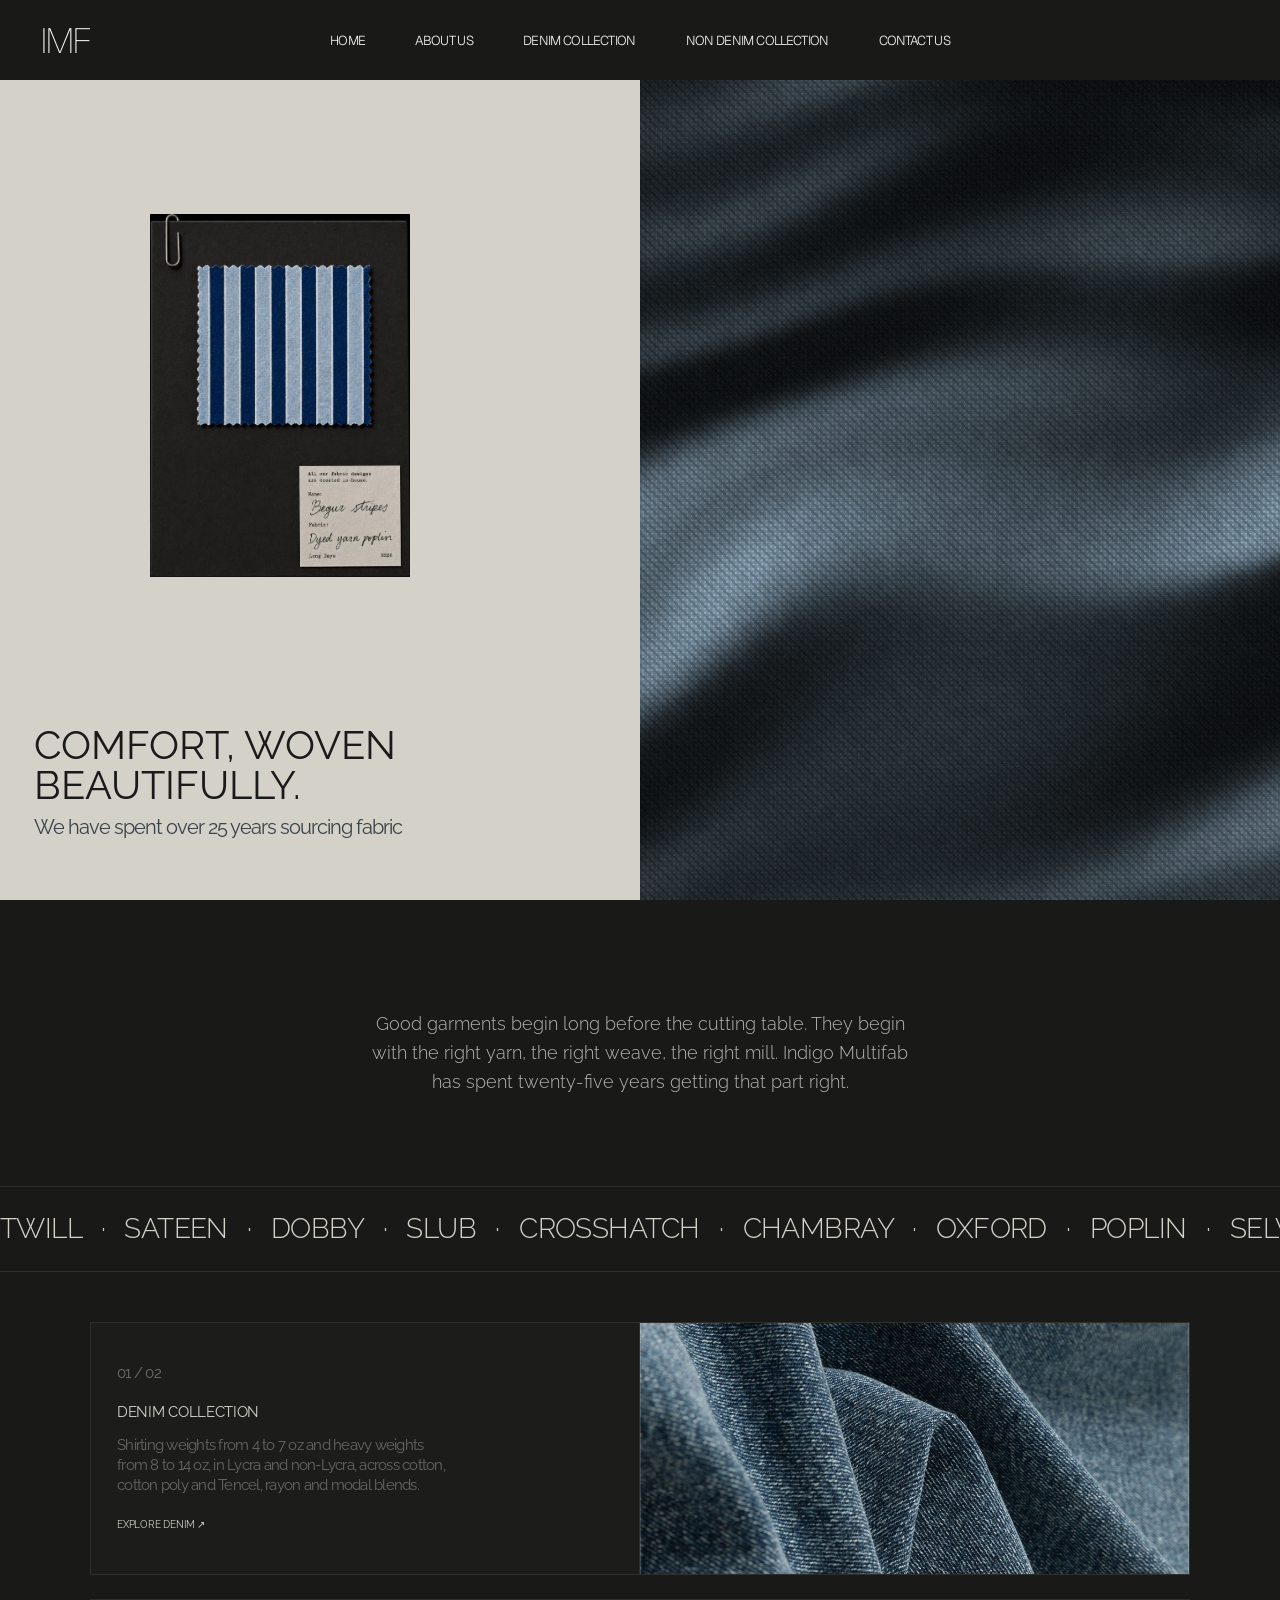
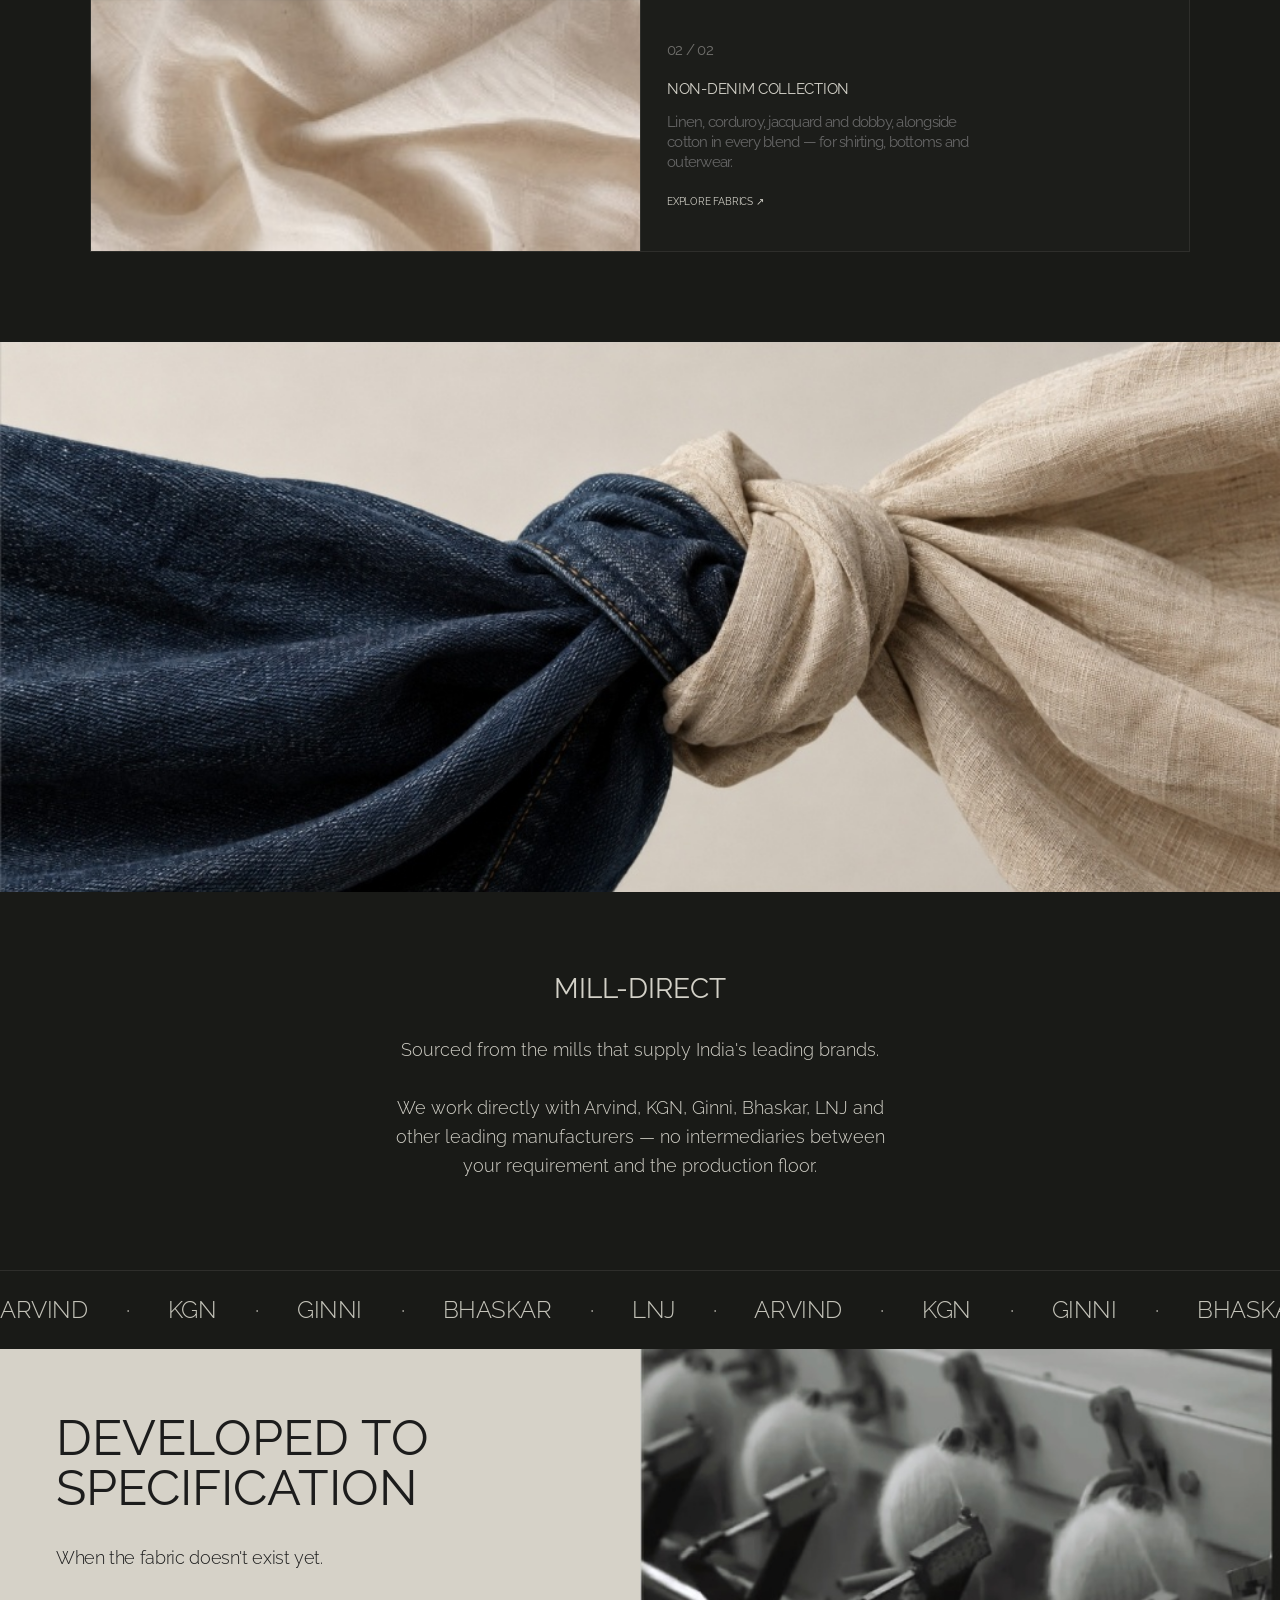
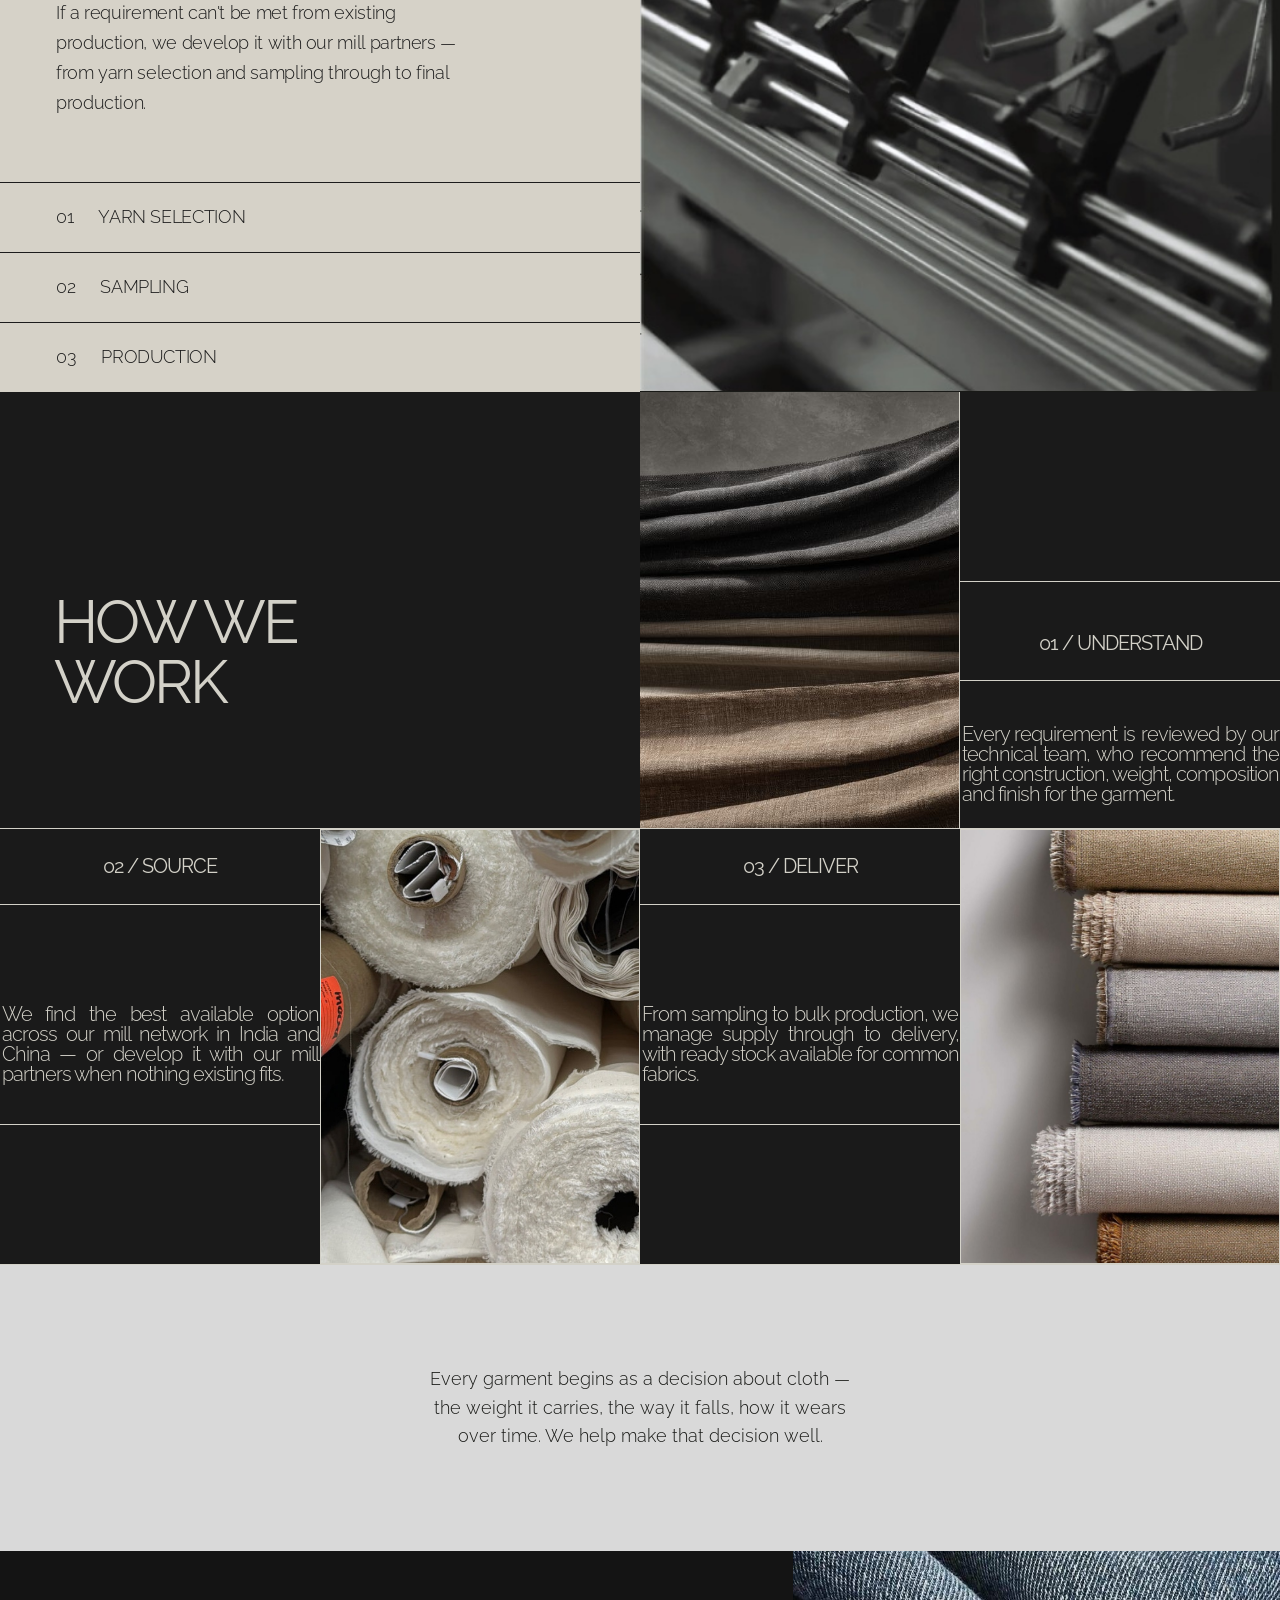
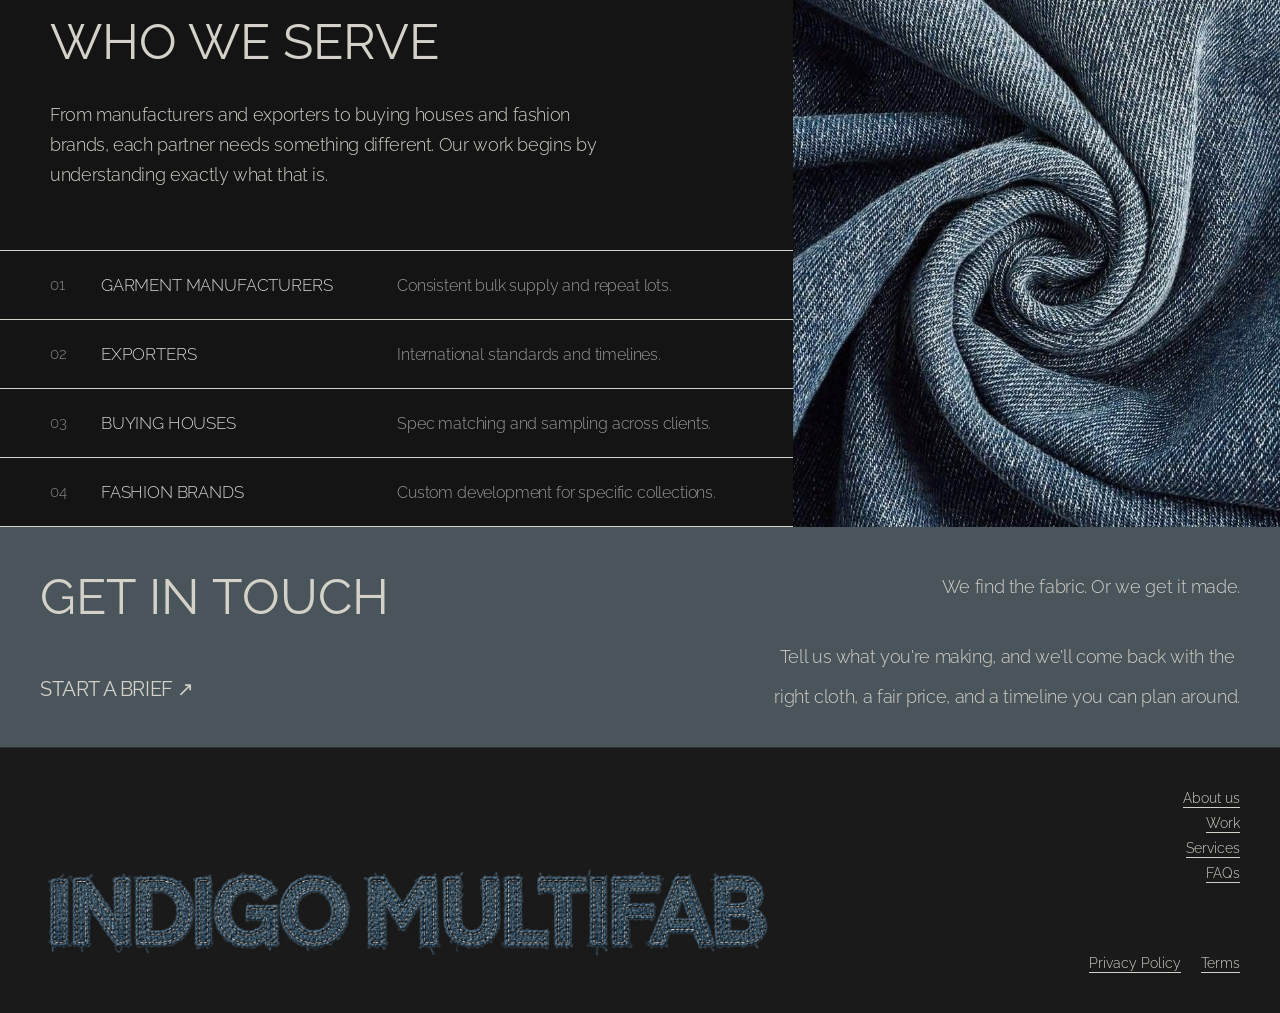
==== index.html @ 86a4fb2d "Update footer spacing, about us hero, and typography alignment" ====
<!DOCTYPE html>
<html lang="en">
<head>
  <meta charset="UTF-8">
  <meta name="viewport" content="width=device-width, initial-scale=1.0">
  <title>Indigo Multifab</title>
  <link rel="stylesheet" href="styles.css?v=92">
  <link rel="preconnect" href="https://fonts.googleapis.com">
  <link rel="preconnect" href="https://fonts.gstatic.com" crossorigin>
  <link href="https://fonts.googleapis.com/css2?family=Caveat&family=Jost:wght@200;300;400;500&family=Raleway:wght@200;300;400;500&display=swap" rel="stylesheet">
  <link href="https://fonts.googleapis.com/css2?family=Geist:wght@100..900&display=swap" rel="stylesheet">
</head>
<body>

  <!-- ===== HEADER ===== -->
  <header class="main-header">
    <a href="index.html" class="logo">IMF</a>
    <nav class="main-nav">
      <a href="index.html" class="active">HOME</a>
      <a href="about.html">ABOUT US</a>
      <a href="denim.html" target="_blank" rel="noopener noreferrer">DENIM COLLECTION</a>
      <a href="#">NON DENIM COLLECTION</a>
      <a href="contact.html" target="_blank" rel="noopener noreferrer">CONTACT US</a>
    </nav>
  </header>

  <!-- ===== PAGE 1 — HERO ===== -->
  <section class="hero">
    <div class="hero-left">

      <!-- Swatch Card -->
      <img class="swatch-card" src="swatch_cropped.jpg" alt="Swatch">

      <!-- Hero Text -->
      <div class="hero-text">
        <h1>COMFORT, WOVEN<br>BEAUTIFULLY.</h1>
        <p>We have spent over 25 years sourcing fabric</p>
      </div>

    </div>

    <!-- Right — WebGL Denim Fabric -->
    <div class="hero-right">
      <canvas class="hero-fabric-canvas" id="hero-fabric-canvas"></canvas>
    </div>
  </section>

  <!-- ===== PAGE 2 — COLLECTIONS ===== -->

  <!-- Intro Text -->
  <section class="intro-section">
    <div class="intro-content">
      <p class="intro-text">Good garments begin long before the cutting table. They begin<br>with the right yarn, the right weave, the right mill. Indigo Multifab<br>has spent twenty-five years getting that part right.</p>
    </div>
  </section>

  <!-- Marquee Ticker -->
  <div class="marquee-container border-y">
      <div class="marquee-track">
        <span class="marquee-text">TWILL &nbsp;&nbsp;&middot;&nbsp;&nbsp; SATEEN &nbsp;&nbsp;&middot;&nbsp;&nbsp; DOBBY &nbsp;&nbsp;&middot;&nbsp;&nbsp; SLUB &nbsp;&nbsp;&middot;&nbsp;&nbsp; CROSSHATCH &nbsp;&nbsp;&middot;&nbsp;&nbsp; CHAMBRAY &nbsp;&nbsp;&middot;&nbsp;&nbsp; OXFORD &nbsp;&nbsp;&middot;&nbsp;&nbsp; POPLIN &nbsp;&nbsp;&middot;&nbsp;&nbsp; SELVEDGE &nbsp;&nbsp;&middot;&nbsp;&nbsp; CANVAS &nbsp;&nbsp;&middot;&nbsp;&nbsp; JACQUARD &nbsp;&nbsp;&middot;&nbsp;&nbsp; LINEN &nbsp;&nbsp;&middot;&nbsp;&nbsp;  TWILL &nbsp;&nbsp;&middot;&nbsp;&nbsp; SATEEN &nbsp;&nbsp;&middot;&nbsp;&nbsp; DOBBY &nbsp;&nbsp;&middot;&nbsp;&nbsp; SLUB &nbsp;&nbsp;&middot;&nbsp;&nbsp; CROSSHATCH &nbsp;&nbsp;&middot;&nbsp;&nbsp; CHAMBRAY &nbsp;&nbsp;&middot;&nbsp;&nbsp; OXFORD &nbsp;&nbsp;&middot;&nbsp;&nbsp; POPLIN &nbsp;&nbsp;&middot;&nbsp;&nbsp; SELVEDGE &nbsp;&nbsp;&middot;&nbsp;&nbsp; CANVAS &nbsp;&nbsp;&middot;&nbsp;&nbsp; JACQUARD &nbsp;&nbsp;&middot;&nbsp;&nbsp; LINEN &nbsp;&nbsp;&middot;&nbsp;&nbsp;  TWILL &nbsp;&nbsp;&middot;&nbsp;&nbsp; SATEEN &nbsp;&nbsp;&middot;&nbsp;&nbsp; DOBBY &nbsp;&nbsp;&middot;&nbsp;&nbsp; SLUB &nbsp;&nbsp;&middot;&nbsp;&nbsp; CROSSHATCH &nbsp;&nbsp;&middot;&nbsp;&nbsp; CHAMBRAY &nbsp;&nbsp;&middot;&nbsp;&nbsp; OXFORD &nbsp;&nbsp;&middot;&nbsp;&nbsp; POPLIN &nbsp;&nbsp;&middot;&nbsp;&nbsp; SELVEDGE &nbsp;&nbsp;&middot;&nbsp;&nbsp; CANVAS &nbsp;&nbsp;&middot;&nbsp;&nbsp; JACQUARD &nbsp;&nbsp;&middot;&nbsp;&nbsp; LINEN &nbsp;&nbsp;&middot;&nbsp;&nbsp;  </span>
        <span class="marquee-text" aria-hidden="true">TWILL &nbsp;&nbsp;&middot;&nbsp;&nbsp; SATEEN &nbsp;&nbsp;&middot;&nbsp;&nbsp; DOBBY &nbsp;&nbsp;&middot;&nbsp;&nbsp; SLUB &nbsp;&nbsp;&middot;&nbsp;&nbsp; CROSSHATCH &nbsp;&nbsp;&middot;&nbsp;&nbsp; CHAMBRAY &nbsp;&nbsp;&middot;&nbsp;&nbsp; OXFORD &nbsp;&nbsp;&middot;&nbsp;&nbsp; POPLIN &nbsp;&nbsp;&middot;&nbsp;&nbsp; SELVEDGE &nbsp;&nbsp;&middot;&nbsp;&nbsp; CANVAS &nbsp;&nbsp;&middot;&nbsp;&nbsp; JACQUARD &nbsp;&nbsp;&middot;&nbsp;&nbsp; LINEN &nbsp;&nbsp;&middot;&nbsp;&nbsp;  TWILL &nbsp;&nbsp;&middot;&nbsp;&nbsp; SATEEN &nbsp;&nbsp;&middot;&nbsp;&nbsp; DOBBY &nbsp;&nbsp;&middot;&nbsp;&nbsp; SLUB &nbsp;&nbsp;&middot;&nbsp;&nbsp; CROSSHATCH &nbsp;&nbsp;&middot;&nbsp;&nbsp; CHAMBRAY &nbsp;&nbsp;&middot;&nbsp;&nbsp; OXFORD &nbsp;&nbsp;&middot;&nbsp;&nbsp; POPLIN &nbsp;&nbsp;&middot;&nbsp;&nbsp; SELVEDGE &nbsp;&nbsp;&middot;&nbsp;&nbsp; CANVAS &nbsp;&nbsp;&middot;&nbsp;&nbsp; JACQUARD &nbsp;&nbsp;&middot;&nbsp;&nbsp; LINEN &nbsp;&nbsp;&middot;&nbsp;&nbsp;  TWILL &nbsp;&nbsp;&middot;&nbsp;&nbsp; SATEEN &nbsp;&nbsp;&middot;&nbsp;&nbsp; DOBBY &nbsp;&nbsp;&middot;&nbsp;&nbsp; SLUB &nbsp;&nbsp;&middot;&nbsp;&nbsp; CROSSHATCH &nbsp;&nbsp;&middot;&nbsp;&nbsp; CHAMBRAY &nbsp;&nbsp;&middot;&nbsp;&nbsp; OXFORD &nbsp;&nbsp;&middot;&nbsp;&nbsp; POPLIN &nbsp;&nbsp;&middot;&nbsp;&nbsp; SELVEDGE &nbsp;&nbsp;&middot;&nbsp;&nbsp; CANVAS &nbsp;&nbsp;&middot;&nbsp;&nbsp; JACQUARD &nbsp;&nbsp;&middot;&nbsp;&nbsp; LINEN &nbsp;&nbsp;&middot;&nbsp;&nbsp;  </span>
      </div>
  </div>

  <!-- Collection Cards -->
  <section class="collections">
    <div class="collections-inner">

      <!-- Card 1 — DENIM — text left, image right -->
      <div class="collection-card">
        <div class="coll-text">
          <div class="coll-inner">
            <span class="coll-num">01 / 02</span>
            <h3 class="coll-title">DENIM COLLECTION</h3>
            <p class="coll-desc">Shirting weights from 4 to 7 oz and heavy weights<br>from 8 to 14 oz, in Lycra and non-Lycra, across cotton,<br>cotton poly and Tencel, rayon and modal blends.</p>
            <a href="#" class="coll-link">EXPLORE DENIM &#x2197;</a>
          </div>
        </div>
        <div class="coll-img">
          <img src="denim-collection.jpg" alt="Denim fabric close-up">
        </div>
      </div>

      <!-- Card 2 — NON-DENIM — image left, text right -->
      <div class="collection-card collection-card--reversed">
        <div class="coll-img">
          <img src="cream-collection.jpg" alt="Soft cream fabric texture">
        </div>
        <div class="coll-text">
          <div class="coll-inner">
            <span class="coll-num">02 / 02</span>
            <h3 class="coll-title">NON-DENIM COLLECTION</h3>
            <p class="coll-desc">Linen, corduroy, jacquard and dobby, alongside<br>cotton in every blend &mdash; for shirting, bottoms and<br>outerwear.</p>
            <a href="#" class="coll-link">EXPLORE FABRICS &#x2197;</a>
          </div>
        </div>
      </div>

    </div>
  </section>

  <!-- ===== FULL IMAGE SECTION ===== -->
  <section class="full-image">
    <img src="tied-fabric.jpg" alt="Knotted Fabric">
  </section>

  <!-- ===== MILL DIRECT ===== -->
  <section class="mill-direct">
    <h2 class="mill-title">MILL-DIRECT</h2>
    <p class="mill-desc">Sourced from the mills that supply India's leading brands.<br><br>We work directly with Arvind, KGN, Ginni, Bhaskar, LNJ and<br>other leading manufacturers &mdash; no intermediaries between<br>your requirement and the production floor.</p>
  </section>

  <div class="marquee-container border-t">
    <div class="marquee-track">
      <span class="marquee-text">ARVIND &nbsp;&nbsp;&nbsp;&nbsp;&nbsp;&nbsp;&middot;&nbsp;&nbsp;&nbsp;&nbsp;&nbsp;&nbsp; KGN &nbsp;&nbsp;&nbsp;&nbsp;&nbsp;&nbsp;&middot;&nbsp;&nbsp;&nbsp;&nbsp;&nbsp;&nbsp; GINNI &nbsp;&nbsp;&nbsp;&nbsp;&nbsp;&nbsp;&middot;&nbsp;&nbsp;&nbsp;&nbsp;&nbsp;&nbsp; BHASKAR &nbsp;&nbsp;&nbsp;&nbsp;&nbsp;&nbsp;&middot;&nbsp;&nbsp;&nbsp;&nbsp;&nbsp;&nbsp; LNJ &nbsp;&nbsp;&nbsp;&nbsp;&nbsp;&nbsp;&middot;&nbsp;&nbsp;&nbsp;&nbsp;&nbsp;&nbsp; ARVIND &nbsp;&nbsp;&nbsp;&nbsp;&nbsp;&nbsp;&middot;&nbsp;&nbsp;&nbsp;&nbsp;&nbsp;&nbsp; KGN &nbsp;&nbsp;&nbsp;&nbsp;&nbsp;&nbsp;&middot;&nbsp;&nbsp;&nbsp;&nbsp;&nbsp;&nbsp; GINNI &nbsp;&nbsp;&nbsp;&nbsp;&nbsp;&nbsp;&middot;&nbsp;&nbsp;&nbsp;&nbsp;&nbsp;&nbsp; BHASKAR &nbsp;&nbsp;&nbsp;&nbsp;&nbsp;&nbsp;&middot;&nbsp;&nbsp;&nbsp;&nbsp;&nbsp;&nbsp; LNJ &nbsp;&nbsp;&nbsp;&nbsp;&nbsp;&nbsp;&middot;&nbsp;&nbsp;&nbsp;&nbsp;&nbsp;&nbsp; ARVIND &nbsp;&nbsp;&nbsp;&nbsp;&nbsp;&nbsp;&middot;&nbsp;&nbsp;&nbsp;&nbsp;&nbsp;&nbsp; KGN &nbsp;&nbsp;&nbsp;&nbsp;&nbsp;&nbsp;&middot;&nbsp;&nbsp;&nbsp;&nbsp;&nbsp;&nbsp; GINNI &nbsp;&nbsp;&nbsp;&nbsp;&nbsp;&nbsp;&middot;&nbsp;&nbsp;&nbsp;&nbsp;&nbsp;&nbsp; BHASKAR &nbsp;&nbsp;&nbsp;&nbsp;&nbsp;&nbsp;&middot;&nbsp;&nbsp;&nbsp;&nbsp;&nbsp;&nbsp; LNJ &nbsp;&nbsp;&nbsp;&nbsp;&nbsp;&nbsp;&middot;&nbsp;&nbsp;&nbsp;&nbsp;&nbsp;&nbsp; ARVIND &nbsp;&nbsp;&nbsp;&nbsp;&nbsp;&nbsp;&middot;&nbsp;&nbsp;&nbsp;&nbsp;&nbsp;&nbsp; KGN &nbsp;&nbsp;&nbsp;&nbsp;&nbsp;&nbsp;&middot;&nbsp;&nbsp;&nbsp;&nbsp;&nbsp;&nbsp; GINNI &nbsp;&nbsp;&nbsp;&nbsp;&nbsp;&nbsp;&middot;&nbsp;&nbsp;&nbsp;&nbsp;&nbsp;&nbsp; BHASKAR &nbsp;&nbsp;&nbsp;&nbsp;&nbsp;&nbsp;&middot;&nbsp;&nbsp;&nbsp;&nbsp;&nbsp;&nbsp; LNJ &nbsp;&nbsp;&nbsp;&nbsp;&nbsp;&nbsp;&middot;&nbsp;&nbsp;&nbsp;&nbsp;&nbsp;&nbsp; ARVIND &nbsp;&nbsp;&nbsp;&nbsp;&nbsp;&nbsp;&middot;&nbsp;&nbsp;&nbsp;&nbsp;&nbsp;&nbsp; KGN &nbsp;&nbsp;&nbsp;&nbsp;&nbsp;&nbsp;&middot;&nbsp;&nbsp;&nbsp;&nbsp;&nbsp;&nbsp; GINNI &nbsp;&nbsp;&nbsp;&nbsp;&nbsp;&nbsp;&middot;&nbsp;&nbsp;&nbsp;&nbsp;&nbsp;&nbsp; BHASKAR &nbsp;&nbsp;&nbsp;&nbsp;&nbsp;&nbsp;&middot;&nbsp;&nbsp;&nbsp;&nbsp;&nbsp;&nbsp; LNJ &nbsp;&nbsp;&nbsp;&nbsp;&nbsp;&nbsp;&middot;&nbsp;&nbsp;&nbsp;&nbsp;&nbsp;&nbsp; </span><span class="marquee-text" aria-hidden="true">ARVIND &nbsp;&nbsp;&nbsp;&nbsp;&nbsp;&nbsp;&middot;&nbsp;&nbsp;&nbsp;&nbsp;&nbsp;&nbsp; KGN &nbsp;&nbsp;&nbsp;&nbsp;&nbsp;&nbsp;&middot;&nbsp;&nbsp;&nbsp;&nbsp;&nbsp;&nbsp; GINNI &nbsp;&nbsp;&nbsp;&nbsp;&nbsp;&nbsp;&middot;&nbsp;&nbsp;&nbsp;&nbsp;&nbsp;&nbsp; BHASKAR &nbsp;&nbsp;&nbsp;&nbsp;&nbsp;&nbsp;&middot;&nbsp;&nbsp;&nbsp;&nbsp;&nbsp;&nbsp; LNJ &nbsp;&nbsp;&nbsp;&nbsp;&nbsp;&nbsp;&middot;&nbsp;&nbsp;&nbsp;&nbsp;&nbsp;&nbsp; ARVIND &nbsp;&nbsp;&nbsp;&nbsp;&nbsp;&nbsp;&middot;&nbsp;&nbsp;&nbsp;&nbsp;&nbsp;&nbsp; KGN &nbsp;&nbsp;&nbsp;&nbsp;&nbsp;&nbsp;&middot;&nbsp;&nbsp;&nbsp;&nbsp;&nbsp;&nbsp; GINNI &nbsp;&nbsp;&nbsp;&nbsp;&nbsp;&nbsp;&middot;&nbsp;&nbsp;&nbsp;&nbsp;&nbsp;&nbsp; BHASKAR &nbsp;&nbsp;&nbsp;&nbsp;&nbsp;&nbsp;&middot;&nbsp;&nbsp;&nbsp;&nbsp;&nbsp;&nbsp; LNJ &nbsp;&nbsp;&nbsp;&nbsp;&nbsp;&nbsp;&middot;&nbsp;&nbsp;&nbsp;&nbsp;&nbsp;&nbsp; ARVIND &nbsp;&nbsp;&nbsp;&nbsp;&nbsp;&nbsp;&middot;&nbsp;&nbsp;&nbsp;&nbsp;&nbsp;&nbsp; KGN &nbsp;&nbsp;&nbsp;&nbsp;&nbsp;&nbsp;&middot;&nbsp;&nbsp;&nbsp;&nbsp;&nbsp;&nbsp; GINNI &nbsp;&nbsp;&nbsp;&nbsp;&nbsp;&nbsp;&middot;&nbsp;&nbsp;&nbsp;&nbsp;&nbsp;&nbsp; BHASKAR &nbsp;&nbsp;&nbsp;&nbsp;&nbsp;&nbsp;&middot;&nbsp;&nbsp;&nbsp;&nbsp;&nbsp;&nbsp; LNJ &nbsp;&nbsp;&nbsp;&nbsp;&nbsp;&nbsp;&middot;&nbsp;&nbsp;&nbsp;&nbsp;&nbsp;&nbsp; ARVIND &nbsp;&nbsp;&nbsp;&nbsp;&nbsp;&nbsp;&middot;&nbsp;&nbsp;&nbsp;&nbsp;&nbsp;&nbsp; KGN &nbsp;&nbsp;&nbsp;&nbsp;&nbsp;&nbsp;&middot;&nbsp;&nbsp;&nbsp;&nbsp;&nbsp;&nbsp; GINNI &nbsp;&nbsp;&nbsp;&nbsp;&nbsp;&nbsp;&middot;&nbsp;&nbsp;&nbsp;&nbsp;&nbsp;&nbsp; BHASKAR &nbsp;&nbsp;&nbsp;&nbsp;&nbsp;&nbsp;&middot;&nbsp;&nbsp;&nbsp;&nbsp;&nbsp;&nbsp; LNJ &nbsp;&nbsp;&nbsp;&nbsp;&nbsp;&nbsp;&middot;&nbsp;&nbsp;&nbsp;&nbsp;&nbsp;&nbsp; ARVIND &nbsp;&nbsp;&nbsp;&nbsp;&nbsp;&nbsp;&middot;&nbsp;&nbsp;&nbsp;&nbsp;&nbsp;&nbsp; KGN &nbsp;&nbsp;&nbsp;&nbsp;&nbsp;&nbsp;&middot;&nbsp;&nbsp;&nbsp;&nbsp;&nbsp;&nbsp; GINNI &nbsp;&nbsp;&nbsp;&nbsp;&nbsp;&nbsp;&middot;&nbsp;&nbsp;&nbsp;&nbsp;&nbsp;&nbsp; BHASKAR &nbsp;&nbsp;&nbsp;&nbsp;&nbsp;&nbsp;&middot;&nbsp;&nbsp;&nbsp;&nbsp;&nbsp;&nbsp; LNJ &nbsp;&nbsp;&nbsp;&nbsp;&nbsp;&nbsp;&middot;&nbsp;&nbsp;&nbsp;&nbsp;&nbsp;&nbsp; </span>
    </div>
  </div>

  <!-- ===== SPEC GRID ===== -->
  <section class="spec-grid-container">

    <div class="spec-top">
      <div class="spec-left">
        <div class="spec-left-text">
          <h2>DEVELOPED TO<br>SPECIFICATION</h2>
          <p class="spec-subtitle">When the fabric doesn't exist yet.</p>
          <p class="spec-body">If a requirement can't be met from existing<br>production, we develop it with our mill partners &mdash;<br>from yarn selection and sampling through to final<br>production.</p>
        </div>
        <div class="spec-list">
          <div class="spec-list-item"><span class="spec-num">01</span><span class="spec-label">YARN SELECTION</span></div>
          <div class="spec-list-item"><span class="spec-num">02</span><span class="spec-label">SAMPLING</span></div>
          <div class="spec-list-item"><span class="spec-num">03</span><span class="spec-label">PRODUCTION</span></div>
        </div>
      </div>
      <div class="spec-right">
        <video
          class="spec-video"
          autoplay
          loop
          muted
          playsinline disablePictureInPicture disableRemotePlayback
          poster="yarn-machine.jpg"
        >
          <!-- Drop a yarn-machine.mp4 (or .webm) file in the project folder to activate -->
          <source src="yarn-machine.mp4" type="video/mp4">
          <source src="yarn-machine.webm" type="video/webm">
          <!-- Graceful fallback to the static image -->
          <img src="yarn-machine.jpg" alt="Yarn Machine">
        </video>
      </div>
    </div>

    <div class="how-we-work-grid">
      <!-- Col 1-2, rows 1-3: title --><div class="hww-title-cell">
        <h2>HOW WE<br>WORK</h2>
      </div>
      <!-- Col 3, rows 1-3: draped fabric image --><div class="hww-drape-img">
        <img src="index-hww-1.png" alt="Draped fabric">
      </div>
      <!-- Col 4, row 1: empty spacer --><div class="hww-spacer-tr"></div>
      <!-- Col 4, row 2: 01 / UNDERSTAND label --><div class="hww-understand-label">01 / UNDERSTAND</div><!-- Col 4, row 3: UNDERSTAND body text --><div class="hww-understand-text">
        <p>Every requirement is reviewed by our technical team, who recommend the right construction, weight, composition and finish for the garment.</p></div>

      <!-- Col 1, row 4: 02 / SOURCE label --><div class="hww-source-label">02 / SOURCE</div>
        <!-- Col 1, row 5: SOURCE body text --><div class="hww-source-text"><p>We find the best available option across our mill network in India and China &mdash; or develop it with our mill partners when nothing existing fits.</p></div>
      
      <!-- Col 2, rows 4-6: fabric rolls image --><div class="hww-rolls-img">
        <img src="index-hww-2.jpg" alt="Fabric rolls">
      </div>
      
      <!-- Col 3, row 4: 03 / DELIVER label --><div class="hww-deliver-label">03 / DELIVER</div>
        <!-- Col 3, row 5: DELIVER body text --><div class="hww-deliver-text"><p>From sampling to bulk production, we manage supply through to delivery, with ready stock available for common fabrics.</p></div>
      
      <!-- Col 4, rows 4-6: stacked fabric image --><div class="hww-folded-img">
        <img src="index-hww-3.jpg" alt="Stacked folded fabric">
      </div>

      <!-- Col 1, row 6: bottom spacer --><div class="hww-spacer-bl"></div>
      <!-- Col 3, row 6: bottom spacer --><div class="hww-spacer-bm"></div>
    </div>

  </section>

  <!-- ===== QUOTE SECTION ===== -->
  <section class="quote-section">
    <p class="quote-text">Every garment begins as a decision about cloth &mdash;<br>the weight it carries, the way it falls, how it wears<br>over time. We help make that decision well.</p>
  </section>

  <!-- ===== WHO WE SERVE SECTION ===== -->
  <section class="wws-section">
    <div class="wws-left">
      <div class="wws-top">
        <h2 class="wws-title">WHO WE SERVE</h2>
        <p class="wws-intro">From manufacturers and exporters to buying houses and fashion<br>brands, each partner needs something different. Our work begins by<br>understanding exactly what that is.</p>
      </div>
      <div class="wws-list">
        <div class="wws-item">
          <span class="wws-num">01</span>
          <span class="wws-label">GARMENT MANUFACTURERS</span>
          <span class="wws-desc">Consistent bulk supply and repeat lots.</span>
        </div>
        <div class="wws-item">
          <span class="wws-num">02</span>
          <span class="wws-label">EXPORTERS</span>
          <span class="wws-desc">International standards and timelines.</span>
        </div>
        <div class="wws-item">
          <span class="wws-num">03</span>
          <span class="wws-label">BUYING HOUSES</span>
          <span class="wws-desc">Spec matching and sampling across clients.</span>
        </div>
        <div class="wws-item">
          <span class="wws-num">04</span>
          <span class="wws-label">FASHION BRANDS</span>
          <span class="wws-desc">Custom development for specific collections.</span>
        </div>
      </div>
    </div>
    <div class="wws-right">
      <img src="who-we-serve.jpg" alt="Denim fabric close-up">
    </div>
  </section>
  <!-- ===== GET IN TOUCH SECTION ===== -->
  <section class="contact-section">
    <div class="contact-left">
      <h2 class="contact-heading">GET IN TOUCH</h2>
      <a href="#" class="contact-cta">START A BRIEF &#x2197; </a>
    </div>
    <div class="contact-right">
      <p class="contact-right-top">We find the fabric. Or we get it made.</p>
      <p class="contact-right-bottom">Tell us what you're making, and we'll come back with the<br>right cloth, a fair price, and a timeline you can plan around.</p>
    </div>
  </section>

  <!-- ===== FOOTER SECTION ===== -->
  <footer class="footer-section">
    <div class="footer-divider"></div>
    <div class="footer-content">
      <div class="footer-logo">
        <img src="indigo-multifab-logo.png" alt="Indigo Multifab">
      </div>
      <div class="footer-right-nav">
        <nav class="footer-nav">
          <a href="#">About us</a>
          <a href="#">Work</a>
          <a href="#">Services</a>
          <a href="#">FAQs</a>
        </nav>
      </div>
      <div class="footer-legal">
        <a href="#">Privacy Policy</a>
        <a href="#">Terms</a>
      </div>
    </div>
  </footer>

  <!-- ===== WEBGL DENIM FABRIC — hero right side only ===== -->
  <script>
  (function () {
    var VERT = 'attribute vec2 p; void main(){ gl_Position = vec4(p,0.,1.); }';
    var FRAG = [
      'precision highp float;',
      'uniform vec2  uRes;',
      'uniform float uTime;',
      'uniform float uScale;',
      'uniform vec2  uMouse;',
      'uniform vec2  uTrail;',
      'uniform float uHover;',
      'float hash(vec2 p){ p = fract(p*vec2(123.34,456.21)); p += dot(p,p+45.32); return fract(p.x*p.y); }',
      'float noise(vec2 p){',
      '  vec2 i = floor(p), f = fract(p);',
      '  vec2 u = f*f*(3.-2.*f);',
      '  return mix(mix(hash(i),hash(i+vec2(1,0)),u.x), mix(hash(i+vec2(0,1)),hash(i+vec2(1,1)),u.x), u.y);',
      '}',
      'float fbm(vec2 p){ float v=0.,a=.5; for(int i=0;i<5;i++){ v+=a*noise(p); p=p*2.03+7.1; a*=.5; } return v; }',
      'float fbm2(vec2 p){ return noise(p)*.65+noise(p*2.1+3.7)*.35; }',
      'float fold(float u, float soft){ u+=.35*sin(u); return 1.-sqrt(sin(u)*sin(u)+soft); }',
      'float cloth(vec2 p, float t){',
      '  float c=cos(.42),s=sin(.42);',
      '  vec2 q=mat2(c,-s,s,c)*p;',
      '  vec2 w=vec2(fbm2(q*.25+vec2(t*.022,-t*.014)),fbm2(q*.25+vec2(5.2,1.3)-t*.018));',
      '  q+=(w-.5)*1.5;',
      '  float h=0.;',
      '  h+=.55*fold(q.y*1.15+.75*sin(q.x*.42+t*.11)+t*.09,.09);',
      '  h+=.22*fold(q.y*2.1+q.x*.22+.9*sin(q.x*.35-t*.08)-t*.07,.14);',
      '  h+=.07*sin(q.y*4.3-q.x*.6+1.3*sin(q.x*.9+t*.15)+t*.17);',
      '  h+=.025*sin(q.y*9.+q.x*1.4+2.*w.x*6.2831);',
      '  return h;',
      '}',
      'float height(vec2 p){',
      '  float t=uTime;',
      '  vec2 m=(uMouse-.5*uRes)/uRes.y*uScale;',
      '  vec2 tr=(uTrail-.5*uRes)/uRes.y*uScale;',
      '  vec2 d=p-m; float r2=dot(d,d);',
      '  float fall=exp(-r2*.9);',
      '  vec2 push=d*fall*.55*uHover;',
      '  float h=cloth(p-push,t);',
      '  vec2 dt=p-tr;',
      '  h+=uHover*(.30*exp(-r2*1.1)+.16*exp(-dot(dt,dt)*.8));',
      '  return h;',
      '}',
      'vec3 weave(vec2 fc){',
      '  float px=2.2;',
      '  vec2 g=fc/px;',
      '  float rib=sin((g.x+g.y)*1.5708);',
      '  float warp=sin(g.x*3.1416)*.5+.5;',
      '  float weft=sin(g.y*3.1416)*.5+.5;',
      '  float n=noise(fc*.35)*.6+noise(fc*.08)*.4;',
      '  float white=smoothstep(.55,1.,weft*(1.-warp)+n*.35);',
      '  vec3 indigo=vec3(.33,.41,.47);',
      '  vec3 indigo2=vec3(.26,.325,.375);',
      '  vec3 cotton=vec3(.64,.70,.74);',
      '  vec3 col=mix(indigo2,indigo,n);',
      '  col=mix(col,cotton,white*.35);',
      '  col*=.88+.12*rib;',
      '  return col;',
      '}',
      'void main(){',
      '  vec2 fc=gl_FragCoord.xy;',
      '  vec2 uv=fc/uRes;',
      '  vec2 p=(fc-.5*uRes)/uRes.y*uScale;',
      '  float e=.01;',
      '  float h=height(p);',
      '  float hx=height(p+vec2(e,0.));',
      '  float hy=height(p+vec2(0.,e));',
      '  vec3 n=normalize(vec3((h-hx)/e,(h-hy)/e,1.4));',
      '  vec3 L=normalize(vec3(-.8,.45,.42));',
      '  float diff=clamp((dot(n,L)+.18)/1.18,0.,1.);',
      '  diff=pow(diff,2.3);',
      '  vec3 H=normalize(L+vec3(0.,0.,1.));',
      '  float sheen=pow(max(dot(n,H),0.),10.)*.28+pow(1.-max(n.z,0.),3.)*.15;',
      '  float ao=smoothstep(-.9,.7,h);',
      '  vec3 alb=weave(fc);',
      '  vec3 col=alb*(diff*2.2+.2)*mix(.35,1.,ao)+sheen*vec3(.62,.68,.72)*diff;',
      '  float vig=smoothstep(1.45,.2,length((uv-vec2(.35,.45))*vec2(1.,1.25)));',
      '  col*=mix(.5,1.,vig);',
      '  col*=mix(.7,1.,smoothstep(1.,.55,uv.y));',
      '  col+=(hash(fc+fract(uTime)*100.)-.5)*.025;',
      '  col=pow(col,vec3(.92));',
      '  gl_FragColor=vec4(col,1.);',
      '}'
    ].join('\n');

    var canvas = document.getElementById('hero-fabric-canvas');
    if (!canvas) return;
    var gl = canvas.getContext('webgl', { antialias: false, premultipliedAlpha: false });
    if (!gl) return;

    function mkShader(type, src) {
      var s = gl.createShader(type); gl.shaderSource(s, src); gl.compileShader(s); return s;
    }
    var prog = gl.createProgram();
    gl.attachShader(prog, mkShader(gl.VERTEX_SHADER, VERT));
    gl.attachShader(prog, mkShader(gl.FRAGMENT_SHADER, FRAG));
    gl.linkProgram(prog); gl.useProgram(prog);

    var buf = gl.createBuffer(); gl.bindBuffer(gl.ARRAY_BUFFER, buf);
    gl.bufferData(gl.ARRAY_BUFFER, new Float32Array([-1,-1, 3,-1, -1,3]), gl.STATIC_DRAW);
    var aLoc = gl.getAttribLocation(prog, 'p');
    gl.enableVertexAttribArray(aLoc); gl.vertexAttribPointer(aLoc, 2, gl.FLOAT, false, 0, 0);

    var uRes   = gl.getUniformLocation(prog, 'uRes');
    var uTime  = gl.getUniformLocation(prog, 'uTime');
    var uScale = gl.getUniformLocation(prog, 'uScale');
    var uMouse = gl.getUniformLocation(prog, 'uMouse');
    var uTrail = gl.getUniformLocation(prog, 'uTrail');
    var uHover = gl.getUniformLocation(prog, 'uHover');
    gl.uniform1f(uScale, 4.2);

    var target = { x: -9999, y: -9999, inside: false };
    var cur = { x: 0, y: 0, tx: 0, ty: 0, hover: 0, init: false };
    var host = canvas.parentElement;

    function onMove(e) {
      var r = canvas.getBoundingClientRect(), k = canvas.width / r.width;
      target.x = (e.clientX - r.left) * k;
      target.y = (r.bottom - e.clientY) * k;
      target.inside = true;
      if (!cur.init) { cur.x = cur.tx = target.x; cur.y = cur.ty = target.y; cur.init = true; }
    }
    function onLeave() { target.inside = false; }
    host.addEventListener('pointermove', onMove, { passive: true });
    host.addEventListener('pointerleave', onLeave, { passive: true });

    var reduced = window.matchMedia('(prefers-reduced-motion: reduce)').matches;
    var visible = true;
    new IntersectionObserver(function(es) { visible = es[0].isIntersecting; }).observe(canvas);

    function resize() {
      var dpr = Math.min(window.devicePixelRatio || 1, 1.75);
      canvas.width  = Math.round(canvas.clientWidth  * dpr);
      canvas.height = Math.round(canvas.clientHeight * dpr);
      gl.viewport(0, 0, canvas.width, canvas.height);
    }
    resize();
    window.addEventListener('resize', resize, { passive: true });

    var t0 = performance.now();
    function frame(now) {
      if (visible) {
        gl.uniform2f(uRes, canvas.width, canvas.height);
        cur.x  += (target.x - cur.x)  * 0.07;
        cur.y  += (target.y - cur.y)  * 0.07;
        cur.tx += (cur.x - cur.tx) * 0.035;
        cur.ty += (cur.y - cur.ty) * 0.035;
        cur.hover += ((target.inside && !reduced ? 1 : 0) - cur.hover) * 0.03;
        gl.uniform2f(uMouse, cur.x, cur.y);
        gl.uniform2f(uTrail, cur.tx, cur.ty);
        gl.uniform1f(uHover, cur.hover);
        gl.uniform1f(uTime, reduced ? 4 : (now - t0) / 1000 * 1.0 + 4);
        gl.drawArrays(gl.TRIANGLES, 0, 3);
      }
      requestAnimationFrame(frame);
    }
    requestAnimationFrame(frame);
  })();
  </script>
</body>
</html>
---- styles.css ----
@import url('https://fonts.googleapis.com/css2?family=Caveat&family=Jost:wght@200;300;400;500&display=swap');

/* ===== CSS VARIABLES ===== */
:root {
  --bg-dark: #191A17;
  --bg-beige: #D3D1C8;
  --text-light: #d8d8d4;
  --text-muted: #888;
  --text-dark: #1a1a1a;
  --border-color: #2e2e2b;
}

/* ===== RESET ===== */
*, *::before, *::after {
  box-sizing: border-box;
  margin: 0;
  padding: 0;
}

/* ===== BASE ===== */
body {
  font-family: 'Jost', sans-serif;
  background-color: var(--bg-dark);
  color: var(--text-light);
  -webkit-font-smoothing: antialiased;
  -moz-osx-font-smoothing: grayscale;
}

/* ===== HEADER ===== */
/* Logo left, nav centered using 3-column grid */
.main-header {
  display: grid;
  grid-template-columns: 1fr auto 1fr;
  align-items: center;
  height: 80px;
  padding: 0 40px;
  background-color: #191A17;
  position: fixed;
  top: 0;
  left: 0;
  right: 0;
  z-index: 100;
}

.logo {
  grid-column: 1;
  font-family: 'Geist', sans-serif;
  font-weight: 100;
  font-size: 35px;
  line-height: 1;
  letter-spacing: -0.09em;
  color: #F5F4EE;
  text-decoration: none;
  display: inline-flex;
  align-items: center;
}

.main-nav {
  grid-column: 2;
  display: flex;
  gap: 50px;
  justify-content: center;
  align-items: center;
  height: 100%;
}

.main-nav a {
  color: #F5F4EE;
  text-decoration: none;
  font-family: 'Geist', sans-serif;
  font-weight: 300;
  font-size: 13px;
  letter-spacing: -0.05em;
  text-transform: uppercase;
}

.main-nav a:hover {
  color: #e8e8e4;
}

.main-nav a.active {
  color: #F5F4EE;
}

/* ===== PAGE 1 — HERO ===== */
.hero {
  display: flex;
  height: calc(100vh - 80px);
  min-height: 600px;
  margin-top: 80px;
}

/* LEFT — beige panel */
.hero-left {
  width: 50%;
  background-color: var(--bg-beige);
  position: relative;
  display: flex;
  flex-direction: column;
  align-items: flex-start;
  padding: 0 34px 60px;
  box-sizing: border-box;
}

/* RIGHT — fabric image */
.hero-right {
  width: 50%;
  height: 100%;
  overflow: hidden;
}

.hero-right img {
  width: 100%;
  height: 100%;
  object-fit: cover;
  display: block;
}

.hero-right video {
  width: 100%;
  height: 100%;
  object-fit: cover;
  display: block;
}

  /* WebGL denim fabric canvas  scoped only to hero-fabric-canvas */
  .hero-fabric-canvas {
    display: block;
    width: 100%;
    height: 100%;
  }



/* ===== SWATCH CARD ===== */
.swatch-card {
  width: 260px;
  height: auto;
  display: block;
  align-self: center;
  margin-top: auto;
  margin-bottom: auto;
  margin-left: 0;
  transform: translate(-40px, 40px);
  flex-shrink: 0;
}



/* Fabric swatches strip container */










/* Swatch label */












/* ===== HERO TEXT ===== */
.hero-text {
  margin-top: auto;
  align-self: flex-start;
}

.hero-text h1 {
  font-family: 'Raleway', sans-serif;
  font-size: 40px;
  font-weight: 400;
  line-height: 1.0;
  letter-spacing: 0px;
  color: #1a1a1a;
  margin-bottom: 10px;
}

.hero-text p {
  font-family: 'Raleway', sans-serif;
  font-weight: 400;
  font-style: normal;
  font-size: 20px;
  line-height: 25px;
  letter-spacing: -0.05em;
  text-align: justify;
  color: #3a424a;
}

/* ===== PAGE 2 — INTRO SECTION ===== */
.intro-section {
  background-color: var(--bg-dark);
  padding: 110px 20px 90px;
}

.intro-content {
  max-width: 580px;
  margin: 0 auto;
  text-align: center;
}

.intro-text {
  font-family: 'Raleway', sans-serif;
  font-size: 18px;
  font-weight: 300;
  color: #b8b8b4;
  line-height: 1.6;
  letter-spacing: 0px;
}

/* ===== MARQUEE / TICKER ===== */
.marquee-container {
  overflow: hidden;
  white-space: nowrap;
  background-color: var(--bg-dark);
  padding: 24px 0;
}

.marquee-container.border-y {
  border-top: 1px solid var(--border-color);
  border-bottom: 1px solid var(--border-color);
}

.marquee-container.border-y .marquee-text {
  font-family: 'Raleway', sans-serif;
  font-size: 28px;
  font-weight: 300;
  line-height: 36px;
  letter-spacing: -0.02em;
  color: #D3D1C8;
  padding-right: 20px;
}

.marquee-container.border-t {
  border-top: 1px solid var(--border-color);
}

.marquee-container.border-t .marquee-text {
  font-family: 'Raleway', sans-serif;
  font-size: 24px;
  font-weight: 300;
  line-height: 30px;
  letter-spacing: -0.02em;
  color: #c4c3b9;
  padding-right: 30px;
}

.marquee-track {
  display: inline-flex;
  animation: marquee 50s linear infinite;
}

.marquee-text {
  display: inline-block;
  white-space: nowrap;
  animation: marquee 30s linear infinite;
  font-family: 'Geist', sans-serif;
  font-size: 80px;
  font-weight: 300;
  text-transform: uppercase;
  color: #c4c3b9;
  letter-spacing: 2px;
}

@keyframes marquee {
  0%   { transform: translateX(0); }
  100% { transform: translateX(-50%); }
}

/* ===== COLLECTIONS SECTION ===== */
.collections {
  background-color: var(--bg-dark);
  padding: 50px 5% 90px;
}

.collections-inner {
  max-width: 1100px;
  margin: 0 auto;
  display: flex;
  flex-direction: column;
  gap: 24px;
}

/* ===== COLLECTION CARD ===== */
.collection-card {
  display: flex;
  border: 1px solid var(--border-color);
  height: 253px;
}

.collection-card > div {
  flex: 1 1 50%;
  width: 50%;
  margin: 0;
  padding: 0;
}

/* TEXT panel */
.coll-text {
  background-color: #1c1d1a;
  display: flex;
  align-items: center;
  justify-content: flex-start;
  border-right: 1px solid var(--border-color);
}

/* Reversed card: image left, text right */
.collection-card--reversed .coll-text {
  border-right: none;
  border-left: 1px solid var(--border-color);
}

.coll-inner {
  padding: 22px 26px;
  width: 100%;
}

.coll-num {
  display: block;
  font-family: 'Raleway', sans-serif;
  font-weight: 400;
  font-size: 15px;
  line-height: 25px;
  letter-spacing: -0.05em;
  text-align: justify;
  color: #6F6E6B;
  margin-bottom: 14px;
}

.coll-title {
  font-family: 'Raleway', sans-serif;
  font-weight: 400;
  font-size: 15px;
  line-height: 25px;
  letter-spacing: -0.02em;
  text-align: justify;
  color: #D3D1C8;
  margin-bottom: 10px;
  text-transform: uppercase;
}

.coll-desc {
  font-family: 'Raleway', sans-serif;
  font-weight: 400;
  font-size: 15px;
  line-height: 20px;
  letter-spacing: -0.05em;
  text-align: justify;
  color: #666;
  margin-bottom: 16px;
}

.coll-link {
  font-family: 'Raleway', sans-serif;
  font-weight: 400;
  font-size: 10px;
  line-height: 25px;
  letter-spacing: -0.02em;
  text-align: center;
  color: #D3D1C8;
  text-decoration: none;
  text-transform: uppercase;
  display: inline-block;
}

.coll-link:hover {
  color: #d0d0cc;
}

.coll-img {
  position: relative;
  overflow: hidden;
  margin: 0 !important;
  padding: 0 !important;
}

.coll-img img {
  position: absolute;
  top: 0;
  left: 0;
  width: 100% !important;
  height: 100% !important;
  margin: 0 !important;
  padding: 0 !important;
  object-fit: cover;
  display: block;
}

/* Crop the baked-in black border at the top of the cream image */
.collection-card--reversed .coll-img img {
  transform: scale(1.12);
  transform-origin: bottom center;
}

/* ===== FULL IMAGE ===== */
.full-image img {
  width: 100%;
  height: 45vw;
  max-height: 550px;
  object-fit: cover;
  display: block;
}

/* ===== MILL DIRECT ===== */
.mill-direct {
  background-color: var(--bg-dark);
  padding: 80px 20px 90px;
  text-align: center;
}

.mill-title {
  font-family: 'Raleway', sans-serif;
  font-size: 28px;
  font-weight: 400;
  line-height: 34px;
  letter-spacing: 0px;
  color: #D3D1C8;
  margin-bottom: 30px;
}



.mill-desc {
  font-family: 'Raleway', sans-serif;
  font-size: 18px;
  font-weight: 300;
  line-height: 1.6;
  letter-spacing: 0px;
  color: #D3D1C8;
  text-align: center;
  vertical-align: middle;
}


.spec-grid-container {
  width: 100%;
}

.spec-top {
  display: flex;
  width: 100%;
  margin: 0;
  padding: 0;
}

.spec-left {
  width: 50%;
  background-color: #D6D2C8;
  color: #1C1C1C;
  display: flex;
  flex-direction: column;
  justify-content: space-between;
  padding: 4rem 3.5rem;
}

.spec-left-text {
  margin-bottom: 4rem;
}

.spec-left-text h2 {
  font-family: 'Raleway', sans-serif;
  font-size: 50px;
  font-weight: 400;
  line-height: 1.0;
  color: #1C1C1C;
  margin-bottom: 30px;
  letter-spacing: 0px;
  text-transform: uppercase;
}

.spec-subtitle {
  font-family: 'Raleway', sans-serif;
  font-size: 18px;
  font-weight: 300;
  line-height: 30px;
  letter-spacing: -0.02em;
  color: #1C1C1C;
  margin-bottom: 25px;
}

.spec-body {
  font-family: 'Raleway', sans-serif;
  font-size: 18px;
  font-weight: 300;
  line-height: 30px;
  letter-spacing: -0.02em;
  color: #1C1C1C;
}

.spec-list {
  display: flex;
  flex-direction: column;
  margin: 0 -3.5rem -4rem -3.5rem; /* pull list out to edges to match full width borders */
}

.spec-list-item {
  padding: 20px 3.5rem;
  border-top: 1px solid #1C1C1C;
  font-family: 'Raleway', sans-serif;
  font-size: 18px;
  font-weight: 300;
  line-height: 1.6;
  letter-spacing: -0.02em;
  color: #1C1C1C;
  display: flex;
  align-items: center;
  gap: 25px;
  text-transform: uppercase;
}





.spec-right {
  width: 50%;
  position: relative;
  margin: 0;
  padding: 0;
}

.spec-video {
  position: absolute;
  top: 0;
  left: 0;
  width: 100%;
  height: 100%;
  object-fit: cover;
  object-position: center;
  display: block;
}
/* ===== HOW WE WORK GRID ===== */
.how-we-work-grid {
  display: grid;
  grid-template-columns: 1fr 1fr 1fr 1fr;
  grid-template-rows: auto auto auto auto auto auto;
  margin-bottom: 0;
  width: 100%;
    border-bottom: 1px solid #D3D1C8;
  color: #D3D1C8;
  background-color: #1a1a1a;
}

.how-we-work-grid > div {
  background-color: #1a1a1a;
  overflow: hidden;
}

.hww-title-cell { border-bottom: 1px solid #D3D1C8;
  grid-row: 1 / 4;
  grid-column: 1 / 3;
  padding-left: 54px;
  padding-top: 200px;
}
.hww-title-cell h2 {
  width: 348px;
  height: 152px;
  font-family: 'Raleway', sans-serif;
  font-weight: 400;
  font-style: normal;
  font-size: 60px;
  line-height: 60px;
  letter-spacing: -0.05em;
  color: #D3D1C8;
  margin: 0;
}

.hww-drape-img { border-right: 1px solid #D3D1C8; border-bottom: 1px solid #D3D1C8;
  grid-row: 1 / 4;
  grid-column: 3 / 4;
  height: 437px;
}
.hww-drape-img img {
  width: 100%;
  height: 100%;
  object-fit: cover;
  display: block;
}

.hww-spacer-tr { border-bottom: 1px solid #D3D1C8;
  grid-row: 1 / 2;
  grid-column: 4 / 5;
  height: 190px;
}

.hww-understand-label { border-bottom: 1px solid #D3D1C8;
  grid-row: 2 / 3;
  grid-column: 4 / 5;
  height: 76px;
  display: flex;
  align-items: center;
  justify-content: center;
  font-family: 'Raleway', sans-serif;
  font-weight: 400;
  font-size: 20px;
  line-height: 1.6;
  letter-spacing: -0.05em;
  color: #D3D1C8;
}

.hww-understand-text { border-bottom: 1px solid #D3D1C8;
  grid-row: 3 / 4;
  grid-column: 4 / 5;
  display: flex;
  align-items: flex-start;
  justify-content: center;
  padding-top: 20px;
}

.hww-source-label { border-bottom: 1px solid #D3D1C8;
  grid-row: 4 / 5;
  grid-column: 1 / 2;
  height: 76px;
  display: flex;
  align-items: center;
  justify-content: center;
  font-family: 'Raleway', sans-serif;
  font-weight: 400;
  font-size: 20px;
  line-height: 1.6;
  letter-spacing: -0.05em;
  color: #D3D1C8;
}

.hww-rolls-img {
  grid-row: 4 / 7;
  grid-column: 2 / 3;
  height: 435px;
    border: 1px solid #D3D1C8;
}
.hww-rolls-img img {
  width: 379px;
  height: 435px;
    object-fit: cover;
    display: block;
  }

.hww-deliver-label { border-bottom: 1px solid #D3D1C8;
  grid-row: 4 / 5;
  grid-column: 3 / 4;
  height: 76px;
  display: flex;
  align-items: center;
  justify-content: center;
  font-family: 'Raleway', sans-serif;
  font-weight: 400;
  font-size: 20px;
  line-height: 1.6;
  letter-spacing: -0.05em;
  color: #D3D1C8;
}

.hww-folded-img { border: 1px solid #D3D1C8;
  grid-row: 4 / 7;
  grid-column: 4 / 5;
  height: 435px;
}
.hww-folded-img img {
  width: 379px;
  height: 435px;
    object-fit: cover;
    display: block;
  }

.hww-source-text {
  grid-row: 5 / 6;
  grid-column: 1 / 2;
  display: flex;
  align-items: flex-start;
  justify-content: center;
  padding-top: 30px;
  padding-bottom: 40px;
  align-self: flex-start;
  border-bottom: 1px solid #D3D1C8;
}

.hww-deliver-text {
  grid-row: 5 / 6;
  grid-column: 3 / 4;
  display: flex;
  align-items: flex-start;
  justify-content: center;
  padding-top: 30px;
  padding-bottom: 40px;
  align-self: flex-start;
  border-bottom: 1px solid #D3D1C8;
}

.hww-understand-text p,
.hww-source-text p,
.hww-deliver-text p {
  width: 317px;
  margin: 0;
  font-family: 'Raleway', sans-serif;
  font-weight: 300;
  font-style: normal;
  font-size: 20px;
  line-height: 20px;
  letter-spacing: -0.05em;
  text-align: justify;
  color: #D3D1C8;
}

.hww-spacer-bl {
  grid-row: 6 / 7;
  grid-column: 1 / 2;
}

.hww-spacer-bm {
  grid-row: 6 / 7;
  grid-column: 3 / 4;
}

@media (max-width: 900px) {
  .how-we-work-grid {
    grid-template-columns: 1fr;
    grid-template-rows: auto;
  }
  .hww-title-cell, .hww-drape-img, .hww-spacer-tr, .hww-understand-label, .hww-understand-text,
  .hww-source-label, .hww-rolls-img, .hww-deliver-label, .hww-folded-img, .hww-source-text, .hww-deliver-text,
  .hww-spacer-bl, .hww-spacer-bm { display: none;
    grid-column: 1 / 2;
    grid-row: auto;
  }
  .hww-spacer-tr, .hww-spacer-bl, .hww-spacer-bm { display: none;
    display: none;
  }
}

/* ===== SPEC VIDEO ===== */
.spec-video {
  position: absolute;
  top: 0;
  left: 0;
  width: 100%;
  height: 100%;
  object-fit: cover;
  display: block;
}







/* ===== QUOTE SECTION ===== */
.quote-section {
  background-color: #D9D9D9;
  padding: 100px 20px;
  display: flex;
  align-items: center;
  justify-content: center;
  text-align: center;
}

.quote-text {
  font-family: 'Raleway', sans-serif;
  font-size: 18px;
  font-weight: 300;
  font-style: normal;
  color: #191A17;
  line-height: 1.6;
  letter-spacing: 0px;
  margin: 0 auto;
  text-align: center;
  width: 998px;
  max-width: 100%;
}

/* ===== WHO WE SERVE SECTION ===== */
.wws-section {
  display: flex;
  background-color: #141414;
  
}

.wws-left {
  flex: 1;
  display: flex;
  flex-direction: column;
  padding: 51px 0 0 0;
}

.wws-top {
  margin-bottom: 60px;
  padding: 0 50px;
}

.wws-title {
  font-family: 'Raleway', sans-serif;
  font-size: 50px;
  font-weight: 400;
  font-style: normal;
  color: #D3D1C8;
  line-height: 1.6;
  letter-spacing: 0px;
  text-transform: uppercase;
  margin: 0 0 18px 0;
}

.wws-intro {
  font-family: 'Raleway', sans-serif;
  font-size: 18px;
  font-weight: 300;
  font-style: normal;
  color: #D3D1C8;
  line-height: 30px;
  letter-spacing: -0.02em;
}

.wws-list {
  display: flex;
  flex-direction: column;
}

.wws-item {
  display: grid;
  grid-template-columns: 35px 280px 1fr;
  align-items: center;
  padding: 24px 50px;
  border-top: 1px solid #D3D1C8;
  gap: 16px;
}

.wws-item:last-child {
  border-bottom: 1px solid #D3D1C8;
  margin-bottom: 0;
}

.wws-num {
  font-family: 'Raleway', sans-serif;
  font-size: 15px;
  font-weight: 300;
  color: #888888;
  letter-spacing: 0px;
}

.wws-label {
  font-family: 'Raleway', sans-serif;
  font-size: 17px;
  font-weight: 300;
  color: #D1D1D1;
  letter-spacing: -0.01em;
  text-transform: uppercase;
}

.wws-desc {
  font-family: 'Raleway', sans-serif;
  font-size: 16px;
  font-weight: 300;
  color: #999999;
  letter-spacing: -0.01em;
}

.wws-right {
  flex: 0 0 487px;
  width: 487px;
  overflow: hidden;
  position: relative;
}

.wws-right img {
  position: absolute;
  top: 0;
  left: 0;
  width: 100%;
  height: 100%;
  object-fit: cover;
  display: block;
}




/* ===== GET IN TOUCH SECTION ===== */
.contact-section {
  background-color: #49545B; /* Muted slate-blue */
  padding: 30px 40px;
  display: flex;
  justify-content: space-between;
  align-items: flex-start;
}

.contact-left {
  display: flex;
  flex-direction: column;
  gap: 40px;
}

.contact-heading {
  font-family: 'Raleway', sans-serif;
  font-weight: 400;
  font-size: 50px;
  line-height: 1.6;
  letter-spacing: 0;
  vertical-align: middle;
  color: #D3D1C8;
  margin: 0;
}

.contact-cta {
  font-family: 'Raleway', sans-serif;
  font-weight: 400;
  font-size: 20px;
  line-height: 25px;
  letter-spacing: -0.02em;
  text-align: center;
  vertical-align: middle;
  text-transform: uppercase;
  color: #D3D1C8;
  text-decoration: none;
  display: inline-flex;
  align-items: center;
  gap: 5px;
  transition: color 0.3s ease;
}

.contact-cta:hover {
  color: #FFF;
}

.contact-right {
  display: flex;
  flex-direction: column;
  align-items: flex-end;
  text-align: right;
  max-width: 643px;
  gap: 30px;
  padding-top: 10px; /* Align visually with heading */
}

.contact-right-top, .contact-right-bottom {
  font-family: 'Raleway', sans-serif;
  font-weight: 300;
  line-height: 40px;
  letter-spacing: -0.02em;
  color: #D3D1C8;
  margin: 0;
  text-align: right;
  vertical-align: middle;
}

.contact-right-top {
  font-size: 18px;
}

.contact-right-bottom {
  font-size: 18px;
  text-align: center;
}

@media (max-width: 900px) {
  .contact-section { flex-direction: column; align-items: flex-start; gap: 50px; }
  .contact-right { align-items: flex-start; text-align: left; }
}

/* ===== FOOTER SECTION ===== */
.footer-section {
  background-color: #1a1a1a;
  border-top: 1px solid #333;
  padding: 40px 40px 0px 40px; overflow: hidden;
}
.footer-divider {
  display: none;
}
.footer-content {
  display: grid;
  grid-template-columns: 1fr auto;
  grid-template-rows: auto auto;
  gap: 10px;
}
.footer-logo {
  grid-column: 1 / 2;
  grid-row: 1 / 3;
  display: flex;
  align-items: flex-end;
}
.footer-logo img {
  width: 1057px;
  max-width: 100%;
  height: auto;
  aspect-ratio: 1057 / 249;
  object-fit: contain;
  object-position: left bottom;
  display: block;
  position: relative;
  left: 0;
  margin-bottom: -20px;
}
.footer-right-nav {
  grid-column: 2 / 3;
  grid-row: 1 / 2;
  text-align: right;
}
.footer-nav {
  display: flex;
  flex-direction: column;
  gap: 5px;
}
.footer-nav a, .footer-legal a {
  color: #D3D1C8;
  text-decoration: underline;
  text-underline-offset: 4px;
  font-family: 'Raleway', sans-serif;
  font-size: 14px;
  font-weight: 300;
  transition: opacity 0.3s;
  line-height: 20px;
}
.footer-nav a:hover, .footer-legal a:hover {
  opacity: 0.7;
}
.footer-legal {
  grid-column: 2 / 3;
  grid-row: 2 / 3;
  display: flex;
  gap: 20px;
  align-items: flex-end;
  justify-content: flex-end;
  padding-bottom: 40px;
}





/* Hide all browser-native video overlays (PiP, Edge Enhance, Cast, etc) */
video::-webkit-media-controls,
video::-webkit-media-controls-enclosure,
video::-webkit-media-controls-panel,
video::-webkit-media-controls-overlay-play-button,
video::-internal-media-controls-overlay-cast-button {
    display: none !important;
    opacity: 0 !important;
    -webkit-appearance: none !important;
}
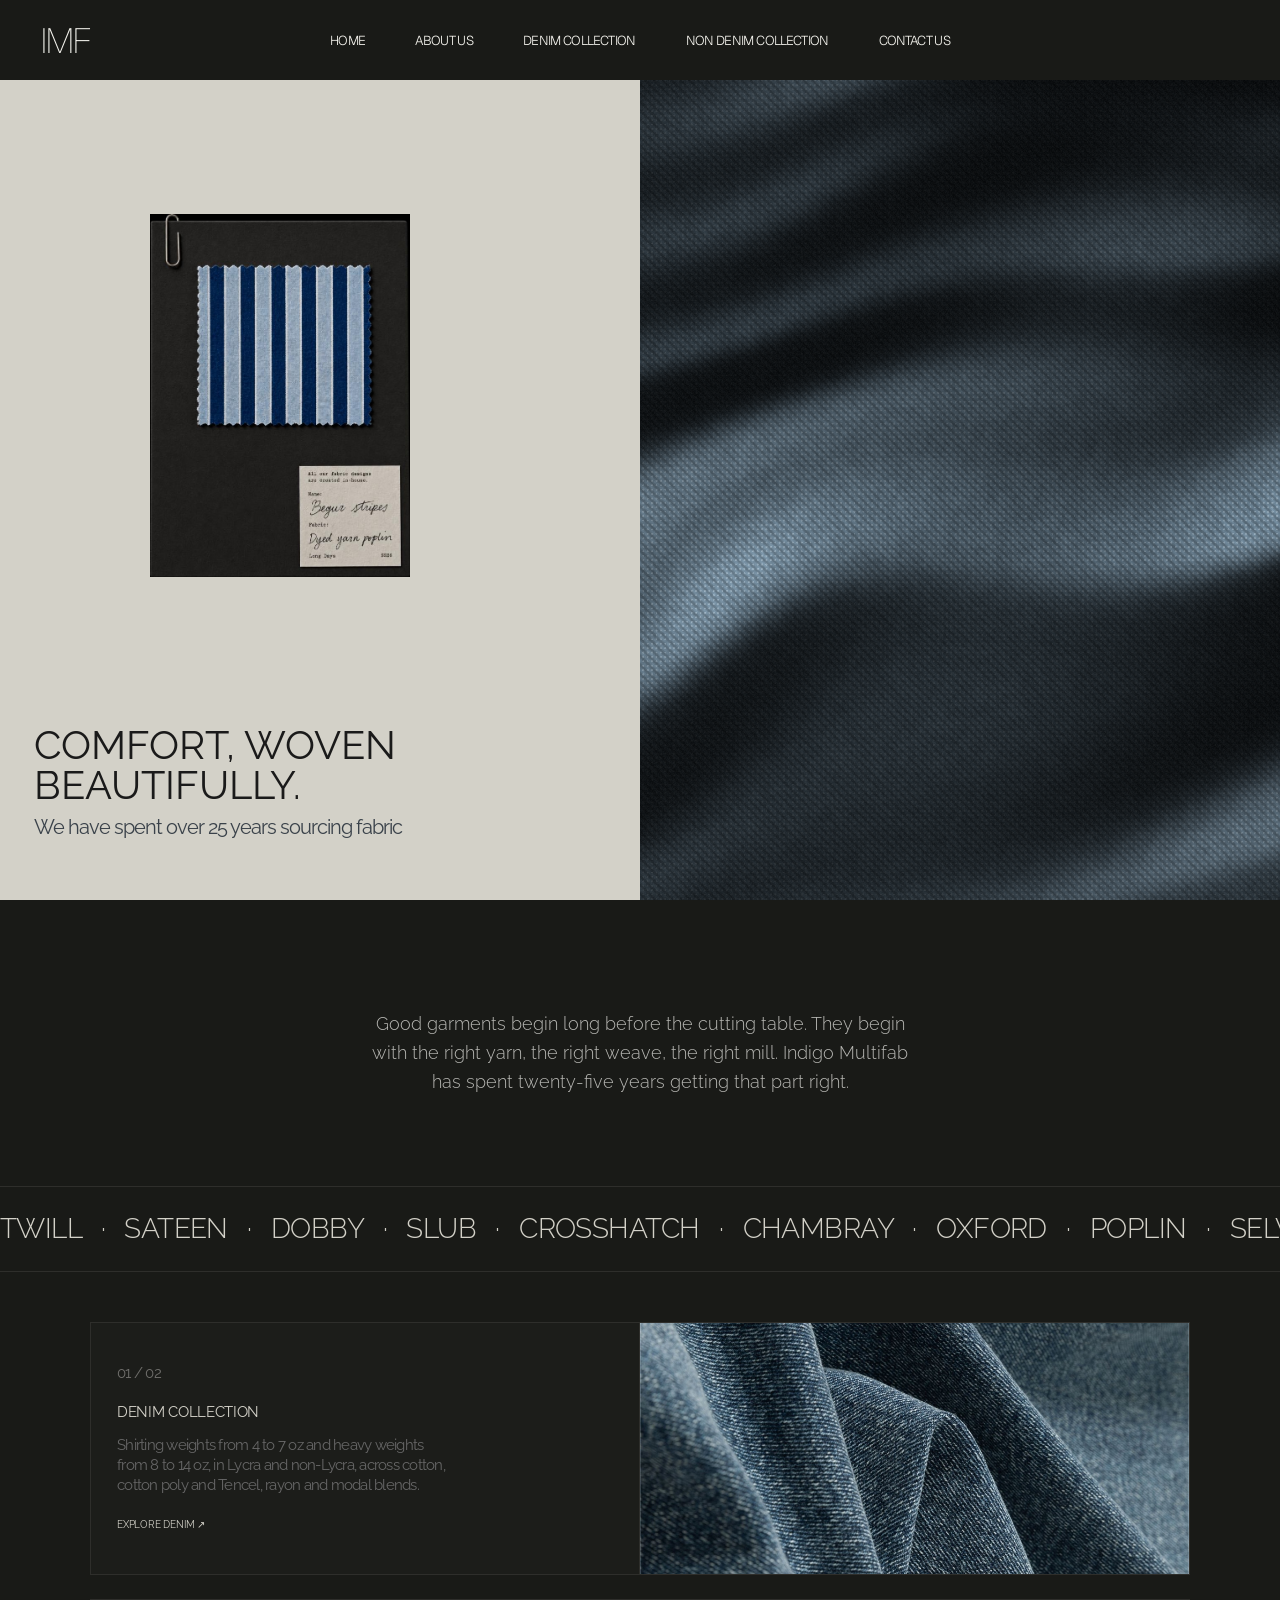
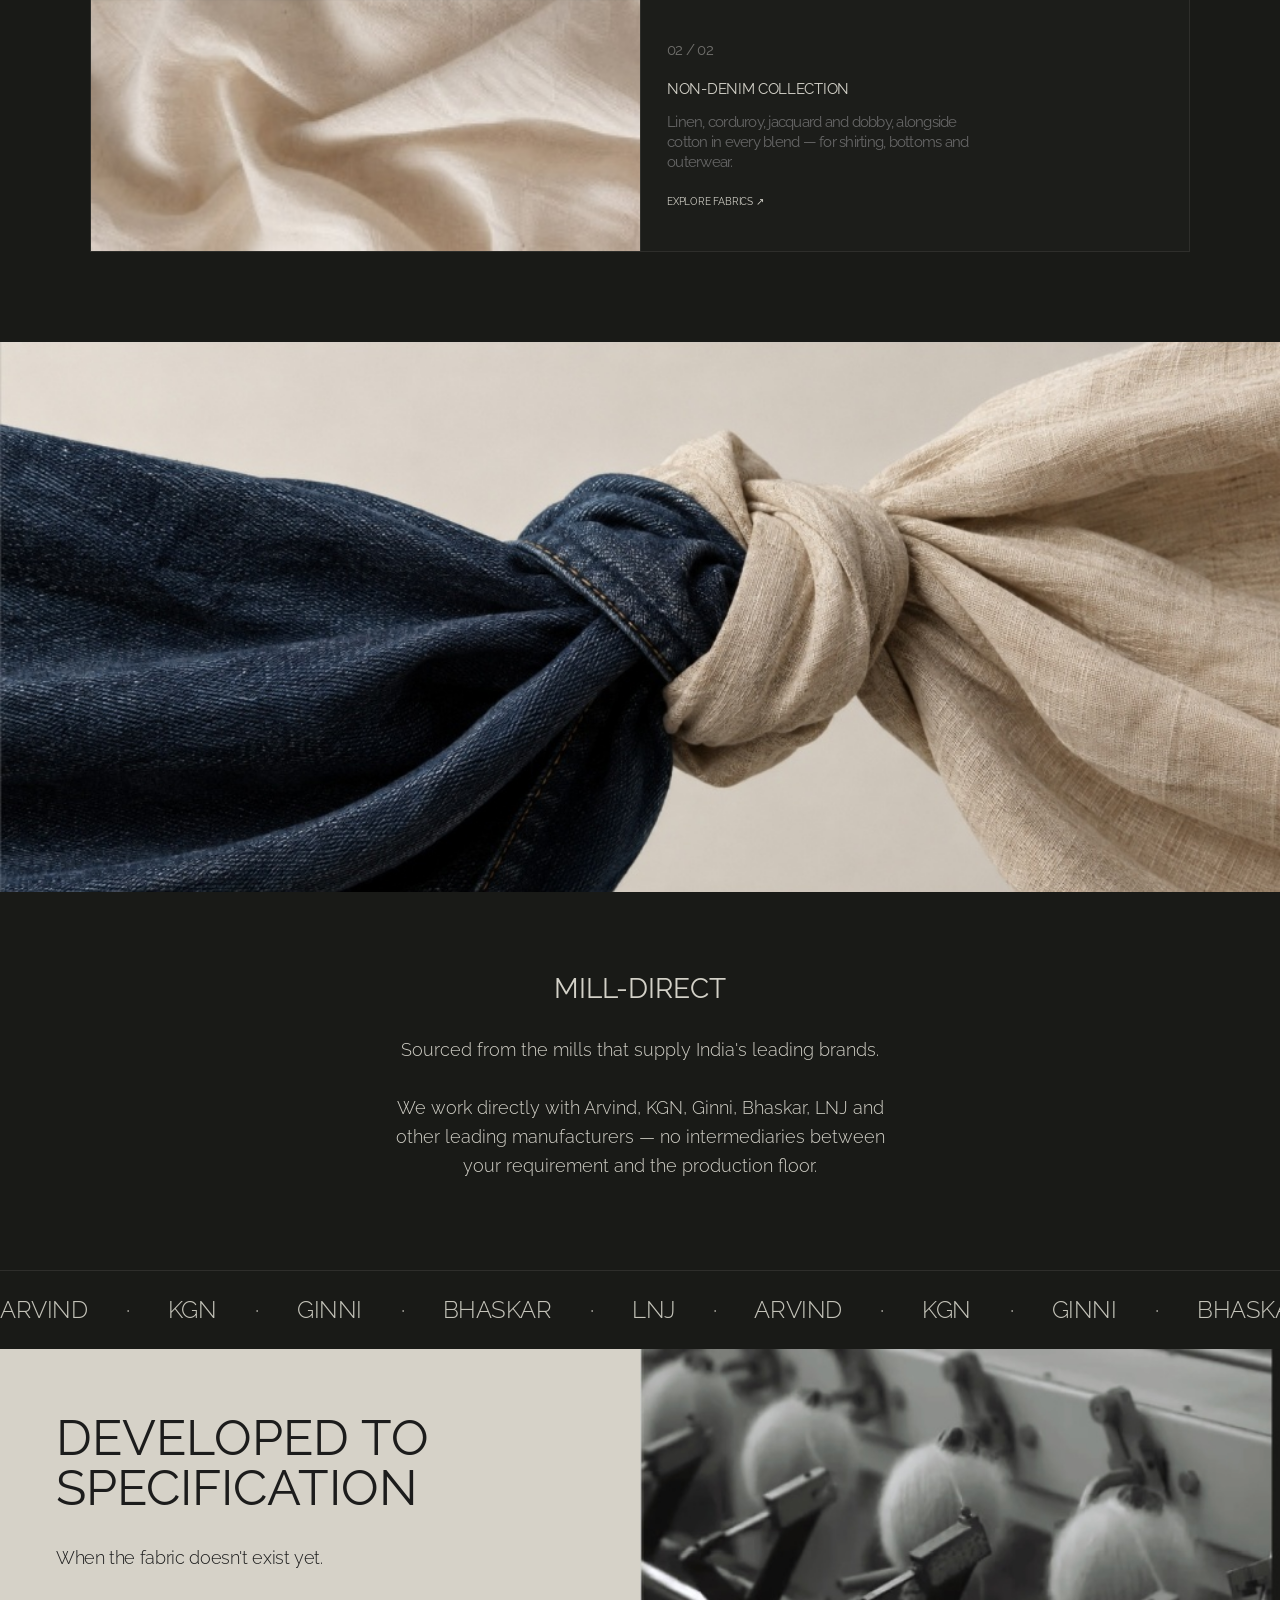
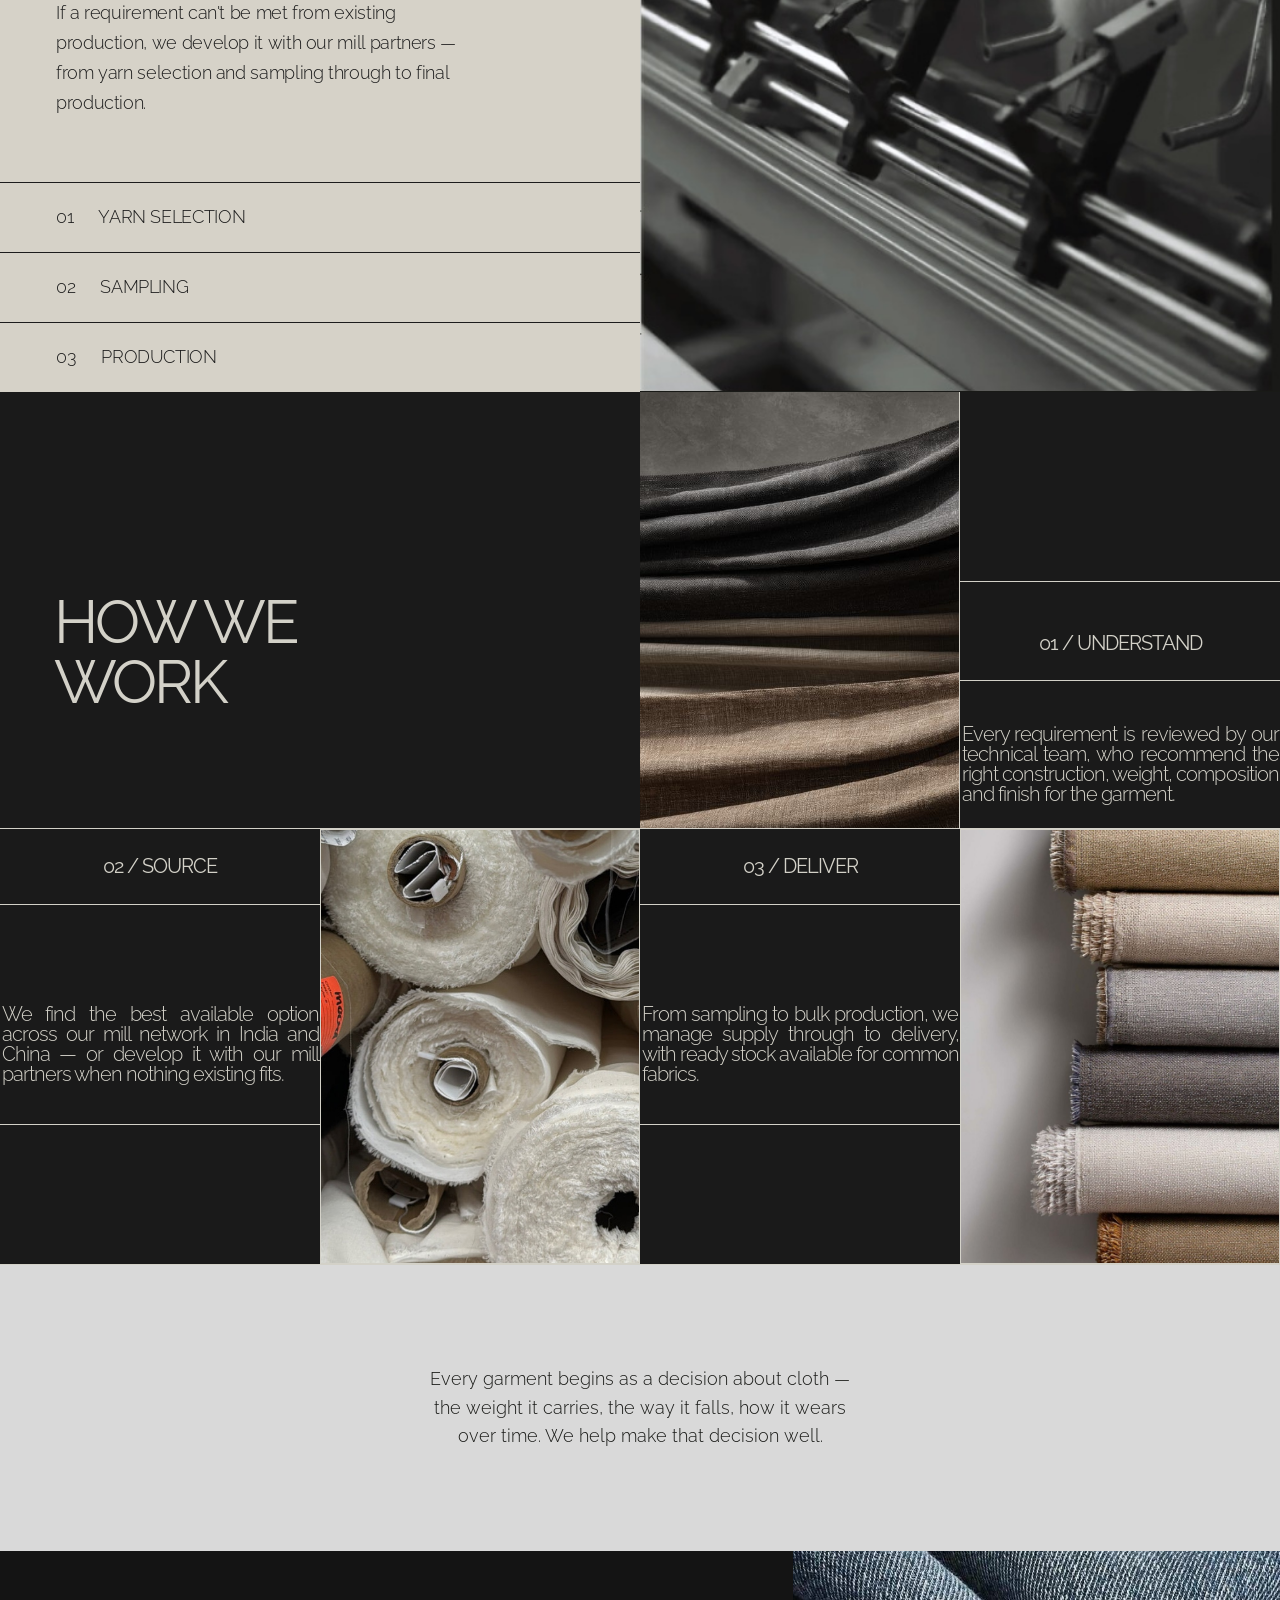
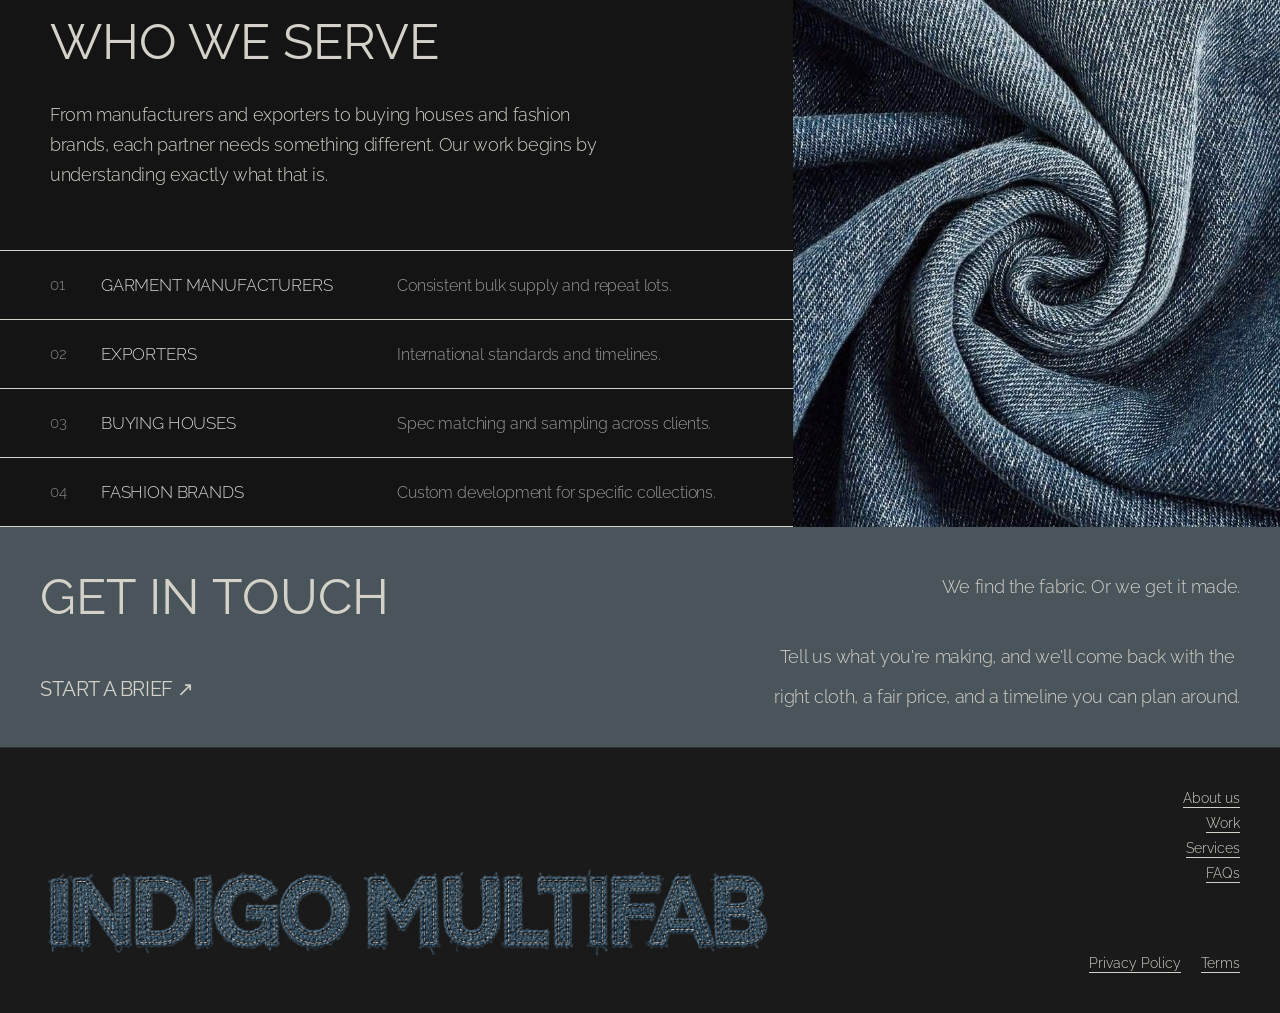
==== commit 9d312c11: "Create Non-Denim collection page and integrate footer" ====
--- a/index.html
+++ b/index.html
@@ -19,7 +19,7 @@
       <a href="index.html" class="active">HOME</a>
       <a href="about.html">ABOUT US</a>
       <a href="denim.html" target="_blank" rel="noopener noreferrer">DENIM COLLECTION</a>
-      <a href="#">NON DENIM COLLECTION</a>
+      <a href="non-denim.html" target="_blank" rel="noopener noreferrer">NON DENIM COLLECTION</a>
       <a href="contact.html" target="_blank" rel="noopener noreferrer">CONTACT US</a>
     </nav>
   </header>
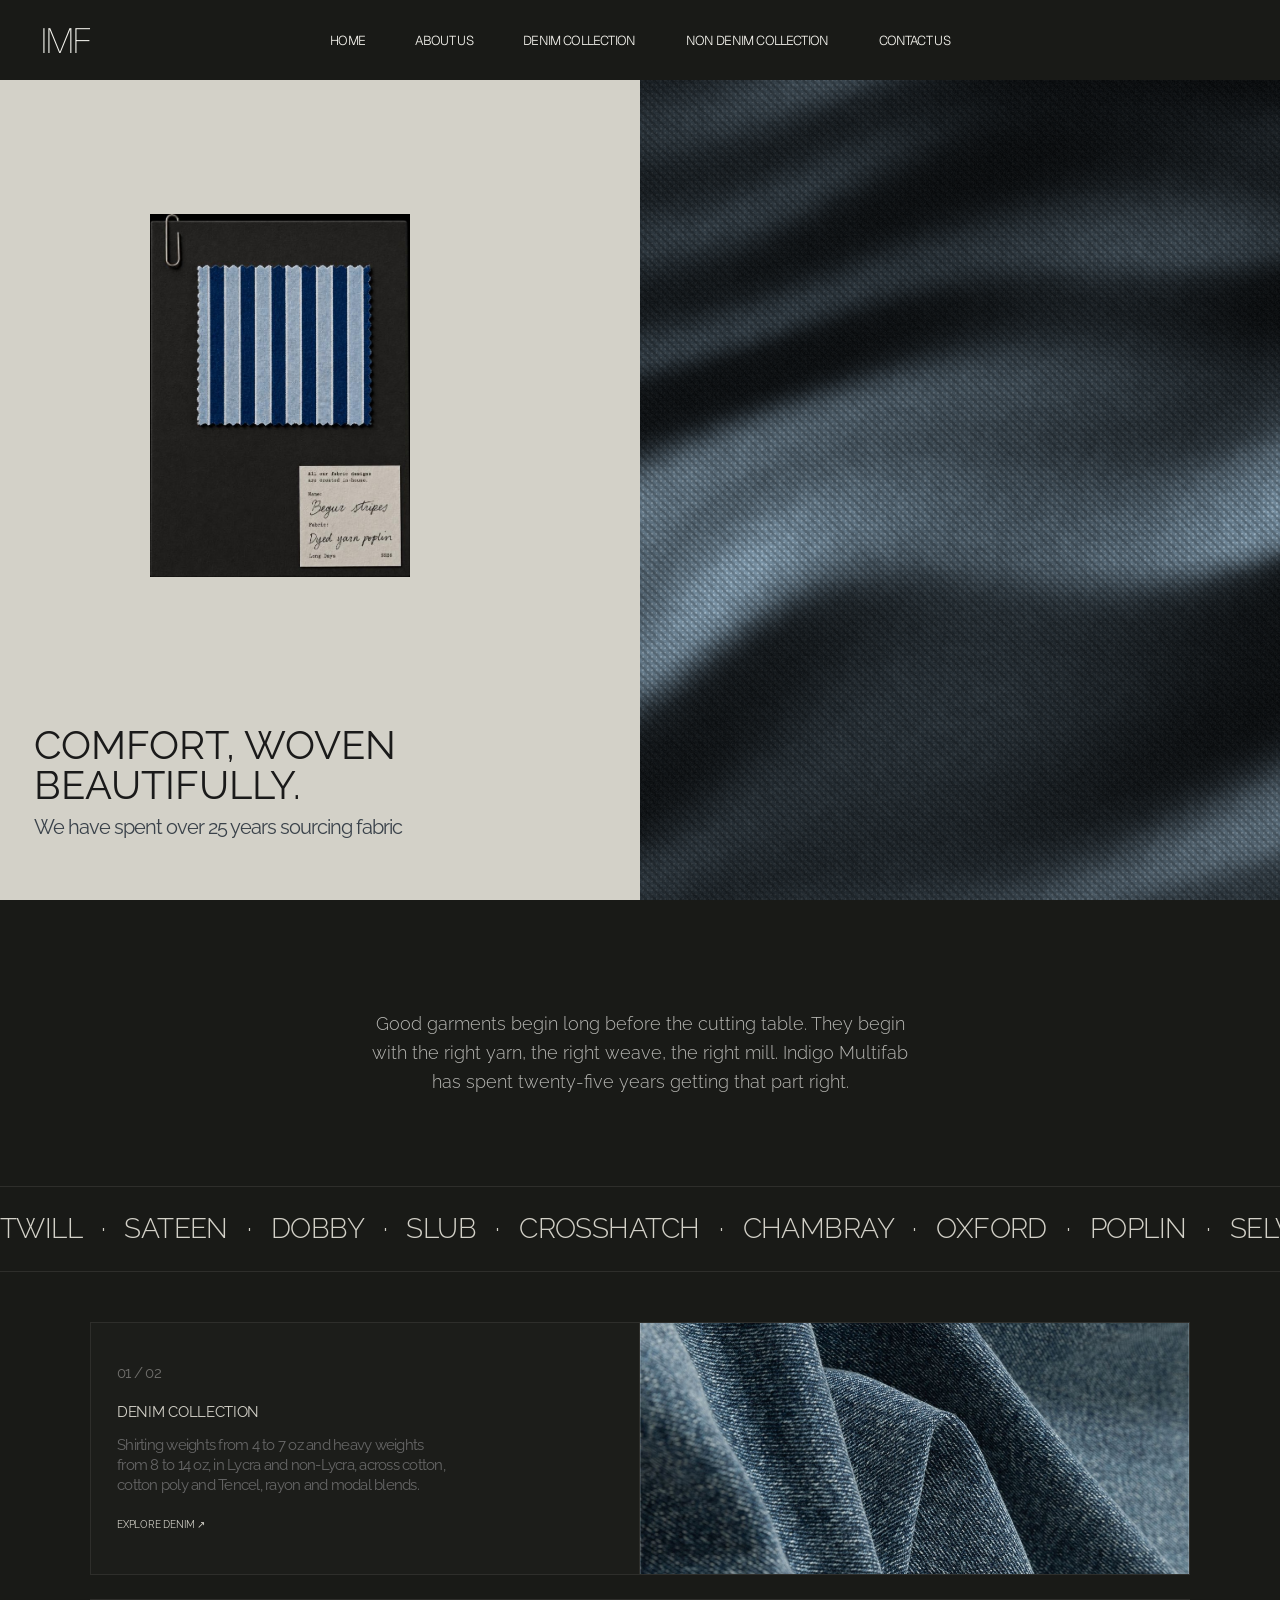
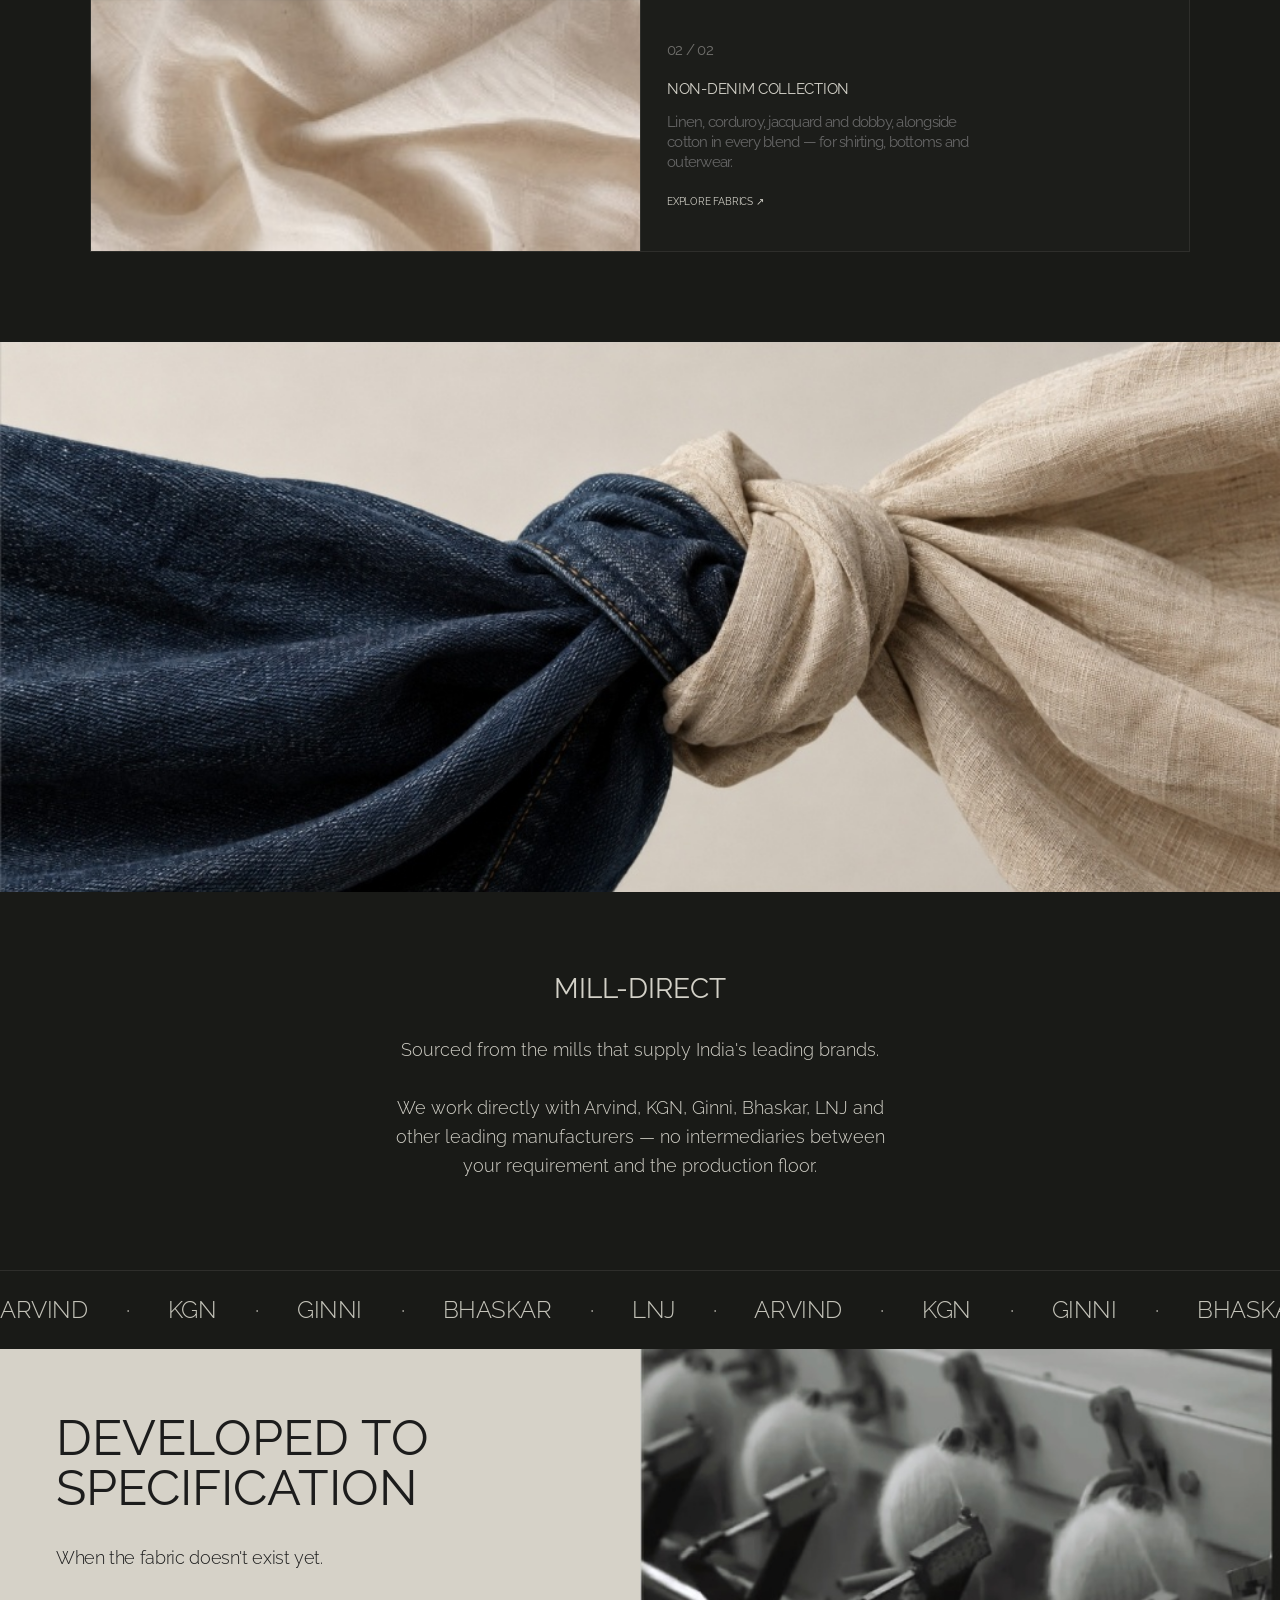
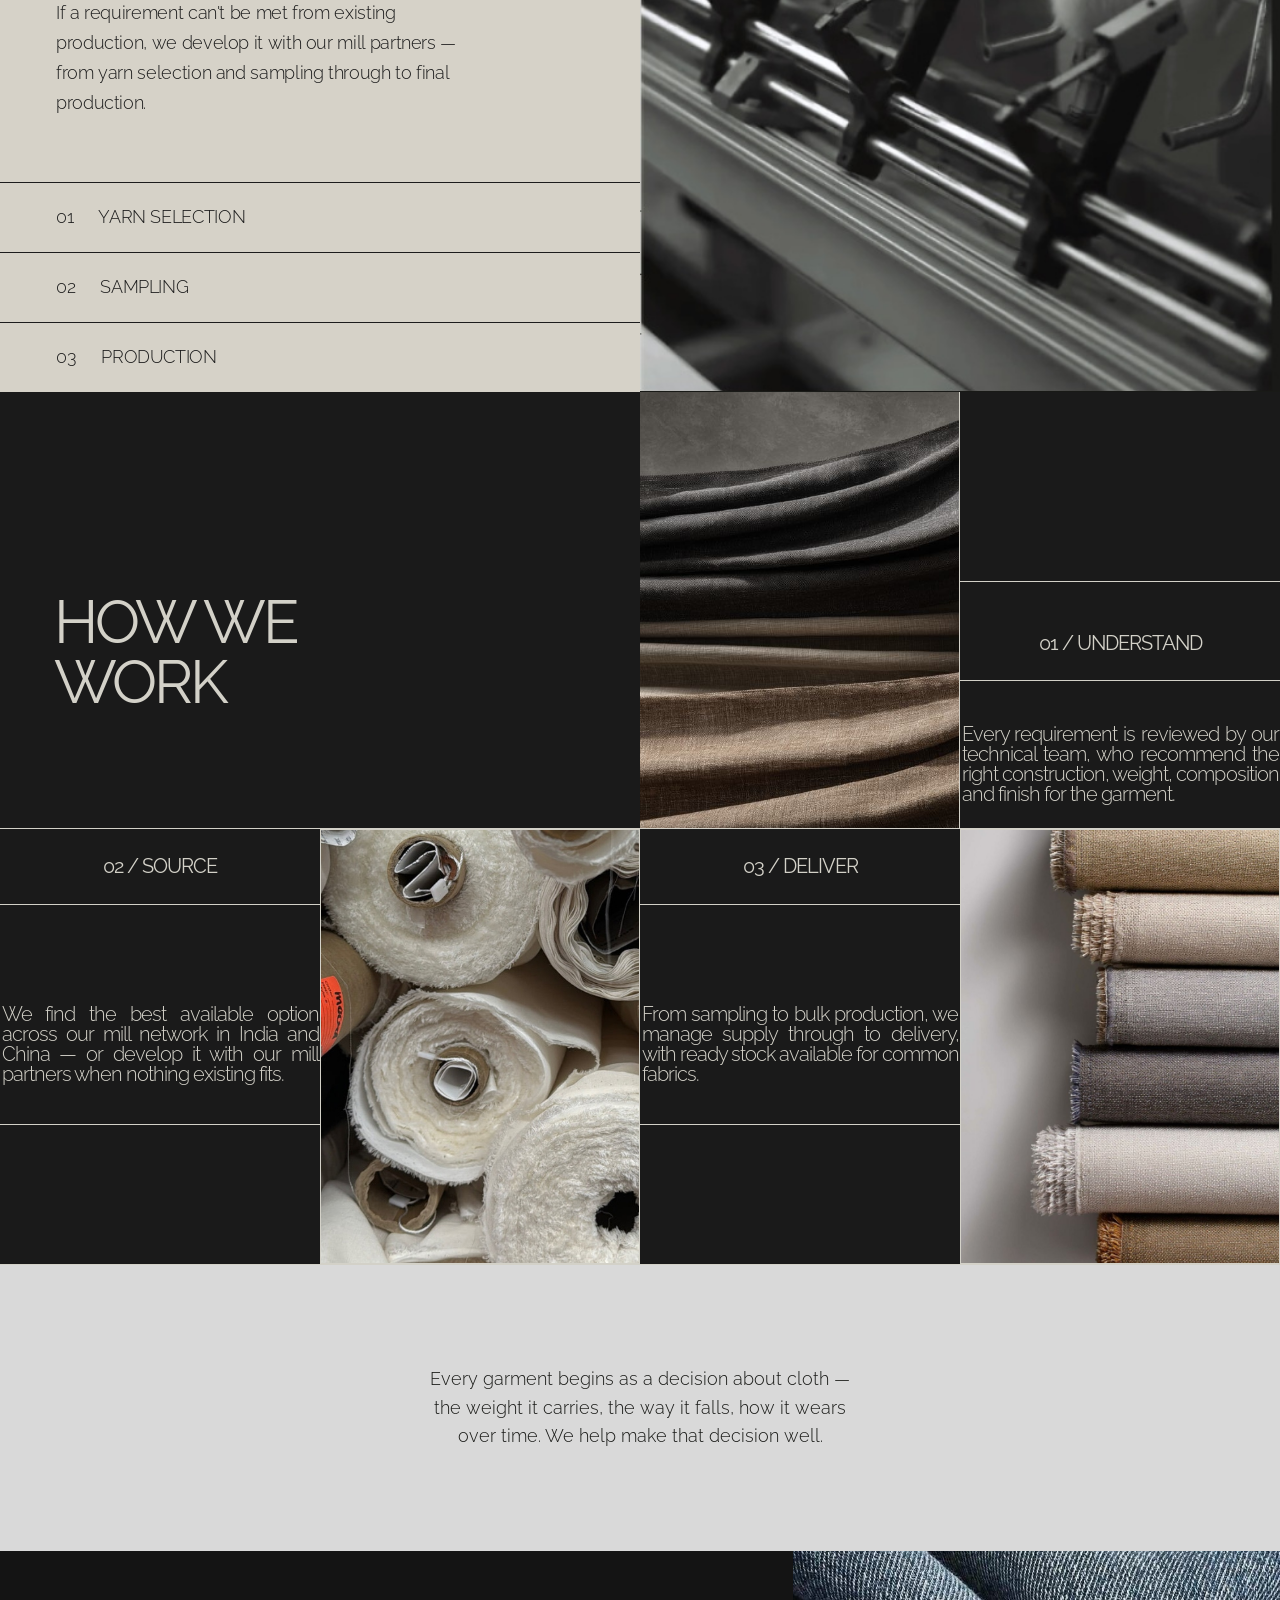
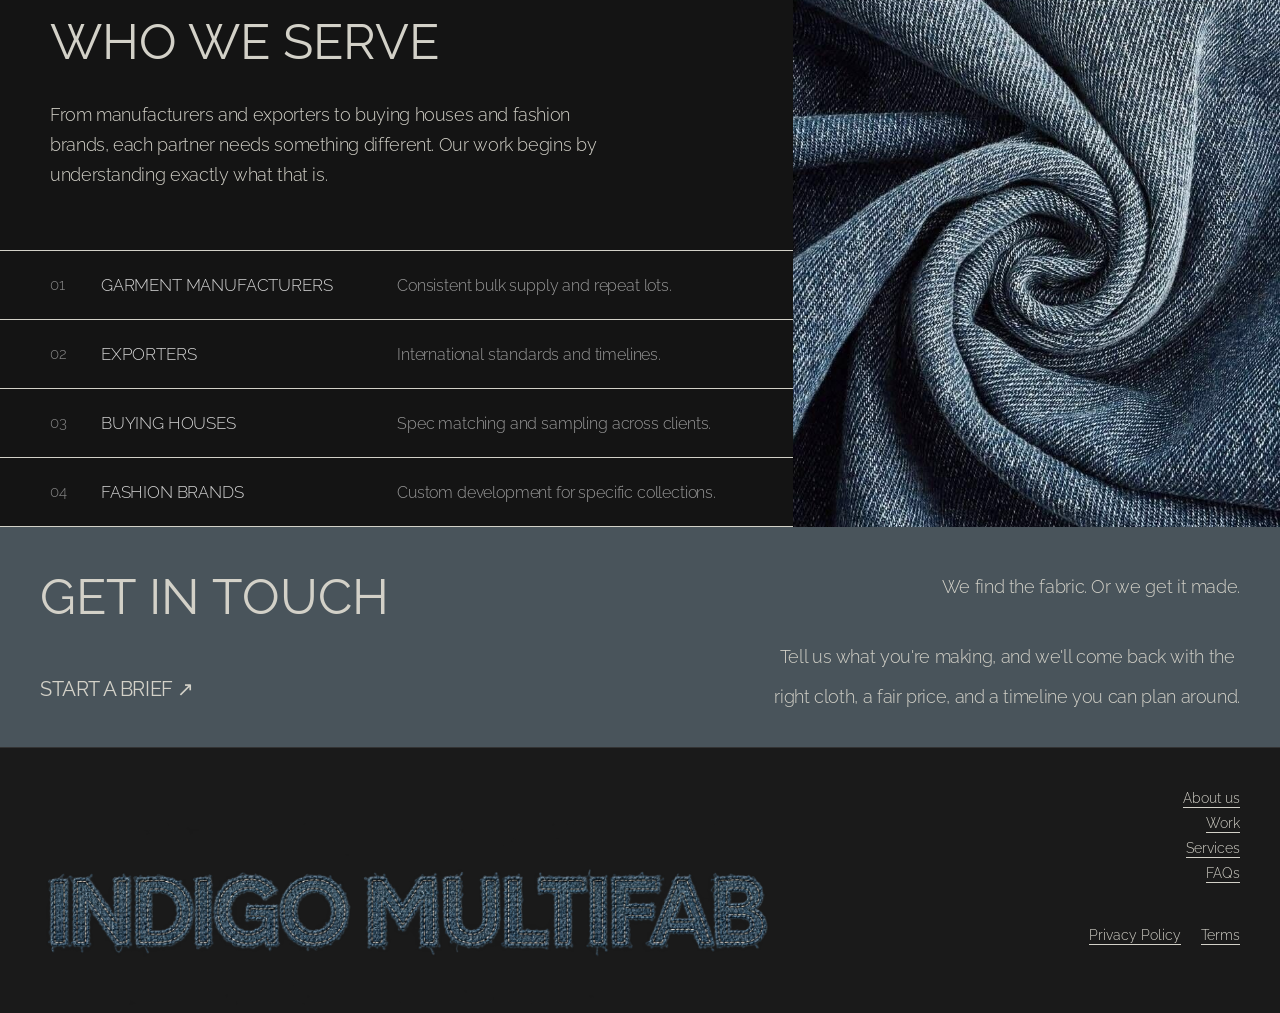
==== commit c7285aa1: "Update footer legal link positioning across all pages, update non-denim imagery and strip typography" ====
--- a/index.html
+++ b/index.html
@@ -4,11 +4,16 @@
   <meta charset="UTF-8">
   <meta name="viewport" content="width=device-width, initial-scale=1.0">
   <title>Indigo Multifab</title>
-  <link rel="stylesheet" href="styles.css?v=92">
+  <link rel="stylesheet" href="styles.css?v=95">
   <link rel="preconnect" href="https://fonts.googleapis.com">
   <link rel="preconnect" href="https://fonts.gstatic.com" crossorigin>
   <link href="https://fonts.googleapis.com/css2?family=Caveat&family=Jost:wght@200;300;400;500&family=Raleway:wght@200;300;400;500&display=swap" rel="stylesheet">
   <link href="https://fonts.googleapis.com/css2?family=Geist:wght@100..900&display=swap" rel="stylesheet">
+  <style>
+    .footer-legal {
+      padding-bottom: 68px !important;
+    }
+  </style>
 </head>
 <body>
 
--- a/styles.css
+++ b/styles.css
@@ -1029,7 +1029,7 @@
   gap: 20px;
   align-items: flex-end;
   justify-content: flex-end;
-  padding-bottom: 40px;
+  padding-bottom: 68px;
 }
 
 
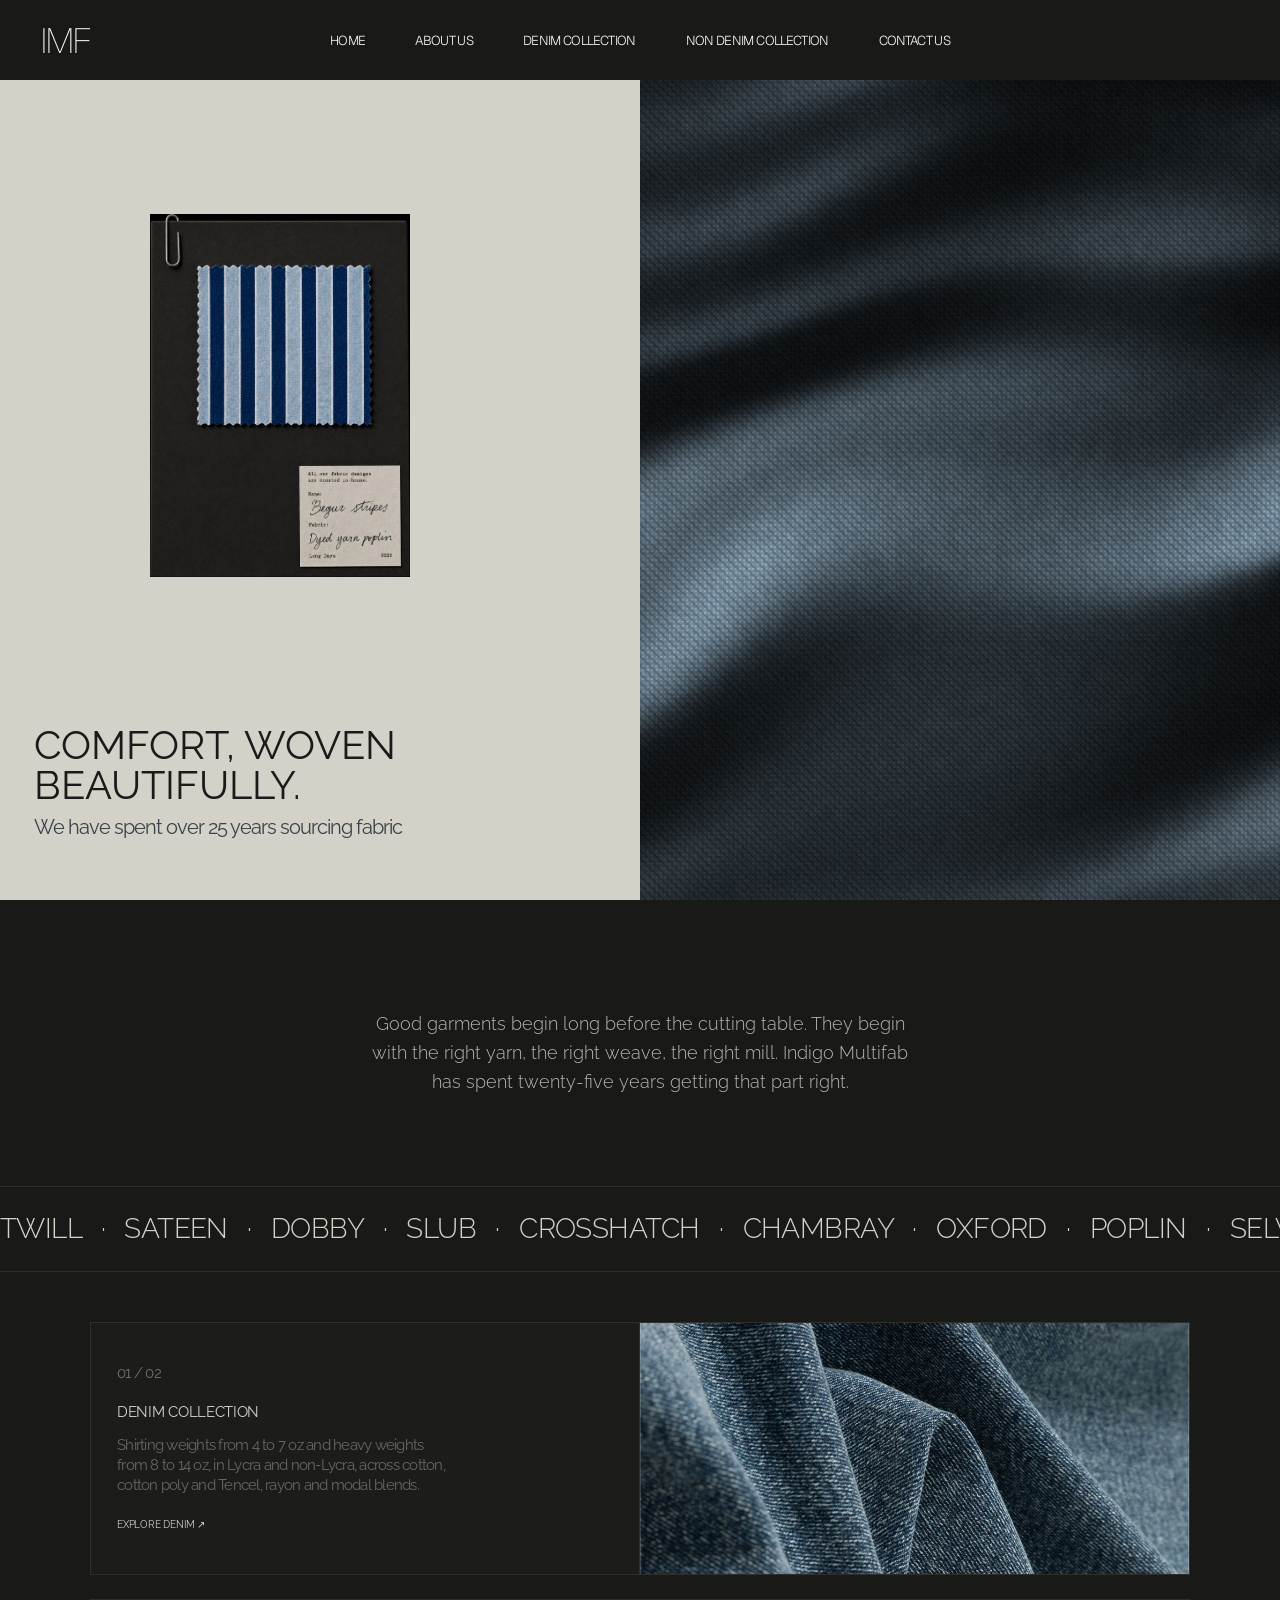
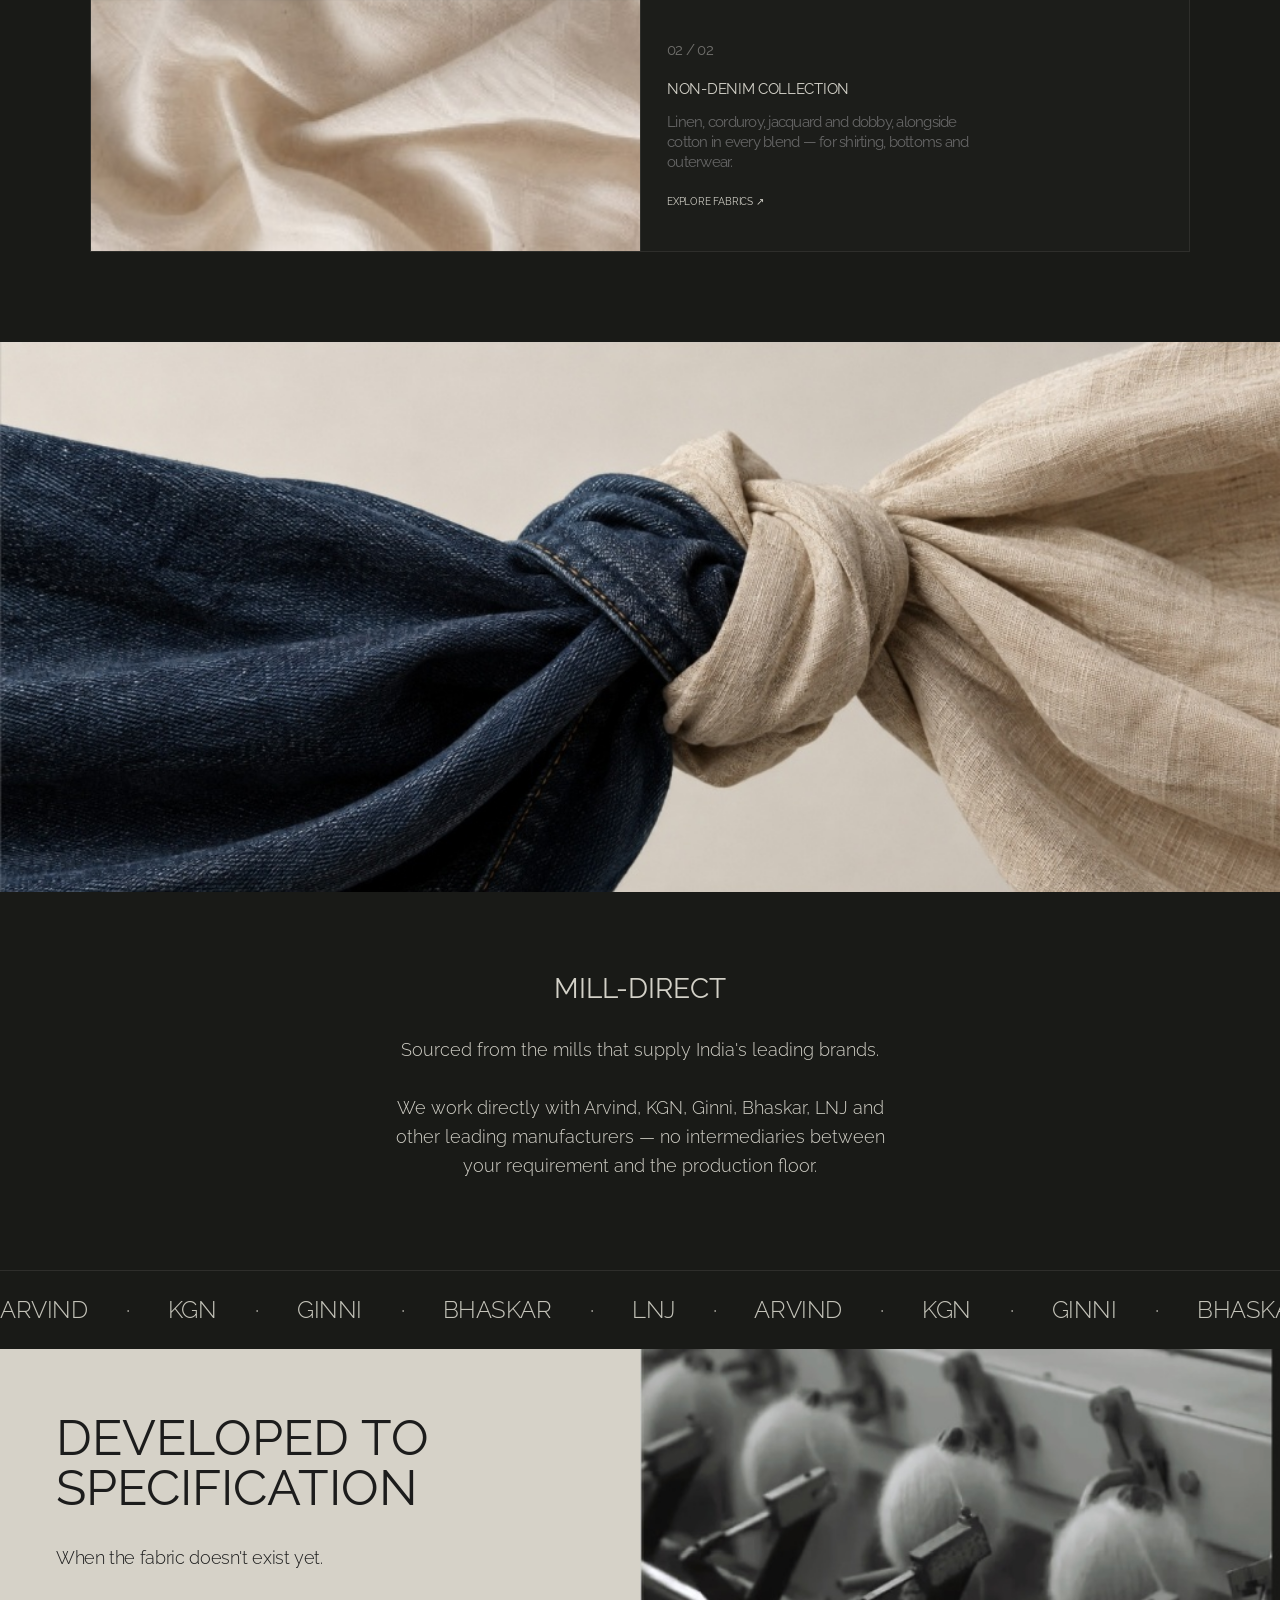
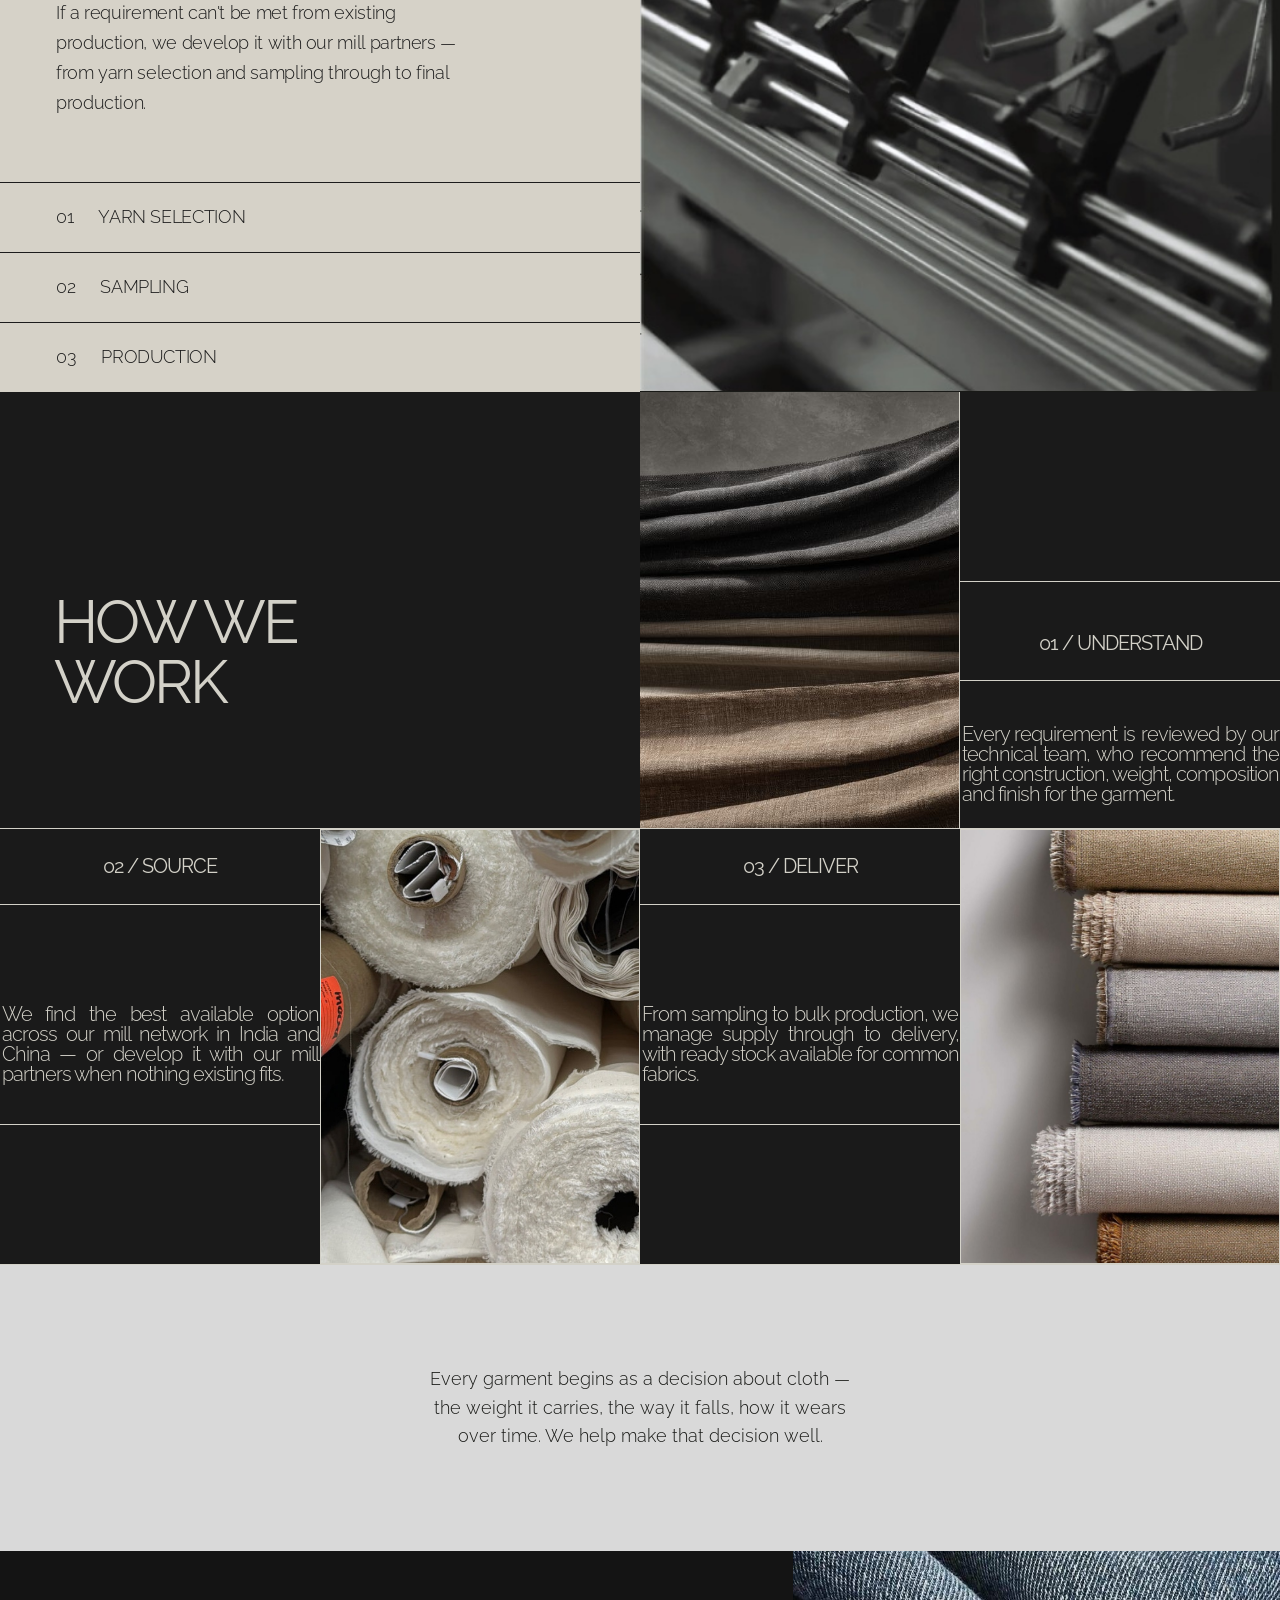
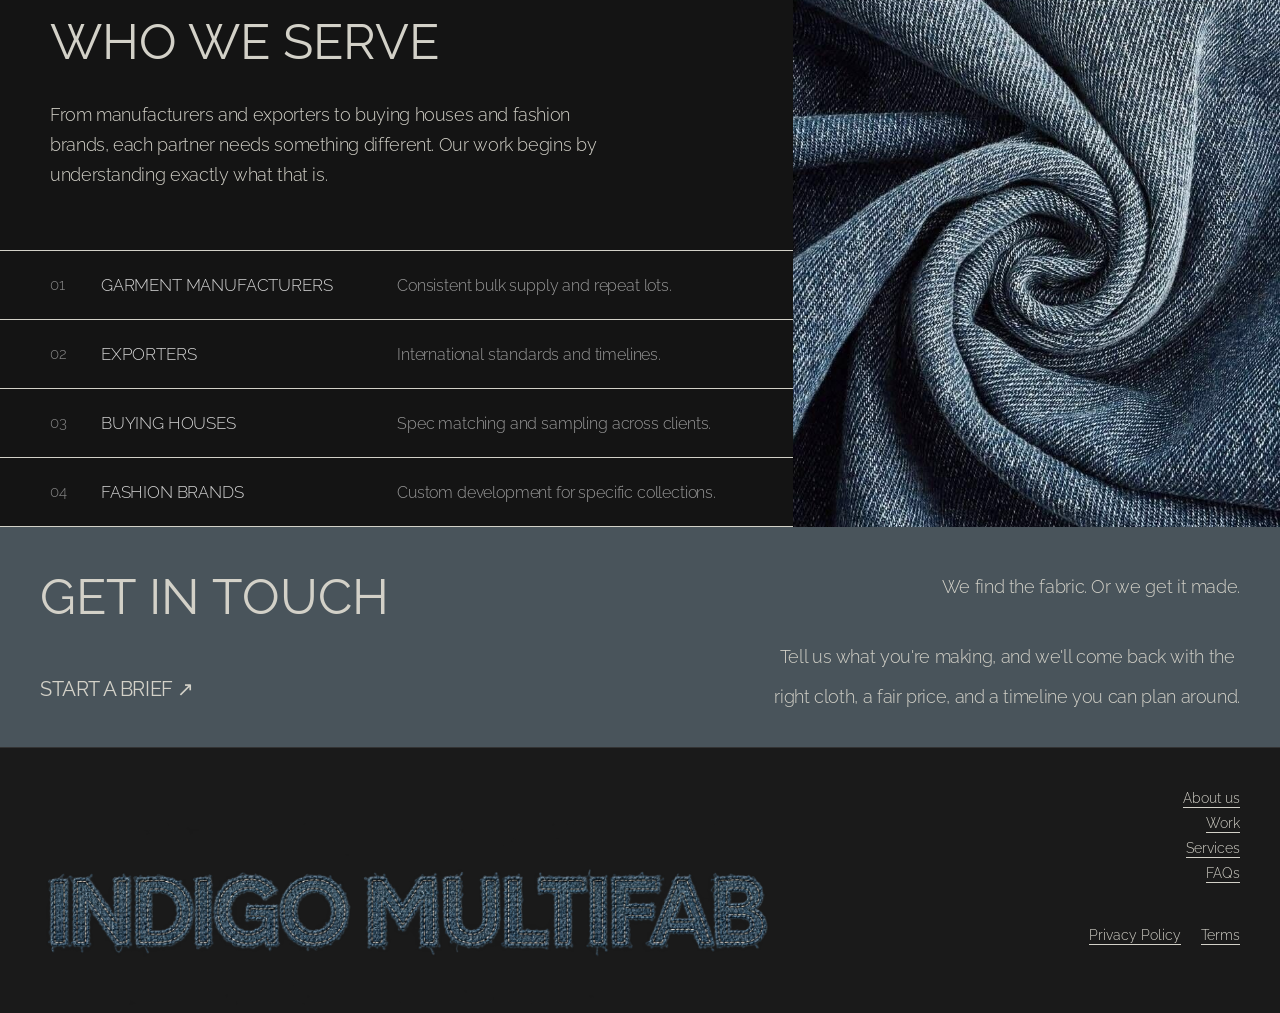
==== commit 8884458c: "Update button links, Raleway font styling, and Non-Denim Stretch & Weight section" ====
--- a/index.html
+++ b/index.html
@@ -78,7 +78,7 @@
             <span class="coll-num">01 / 02</span>
             <h3 class="coll-title">DENIM COLLECTION</h3>
             <p class="coll-desc">Shirting weights from 4 to 7 oz and heavy weights<br>from 8 to 14 oz, in Lycra and non-Lycra, across cotton,<br>cotton poly and Tencel, rayon and modal blends.</p>
-            <a href="#" class="coll-link">EXPLORE DENIM &#x2197;</a>
+            <a href="denim.html" class="coll-link">EXPLORE DENIM &#x2197;</a>
           </div>
         </div>
         <div class="coll-img">
@@ -96,7 +96,7 @@
             <span class="coll-num">02 / 02</span>
             <h3 class="coll-title">NON-DENIM COLLECTION</h3>
             <p class="coll-desc">Linen, corduroy, jacquard and dobby, alongside<br>cotton in every blend &mdash; for shirting, bottoms and<br>outerwear.</p>
-            <a href="#" class="coll-link">EXPLORE FABRICS &#x2197;</a>
+            <a href="non-denim.html" class="coll-link">EXPLORE FABRICS &#x2197;</a>
           </div>
         </div>
       </div>
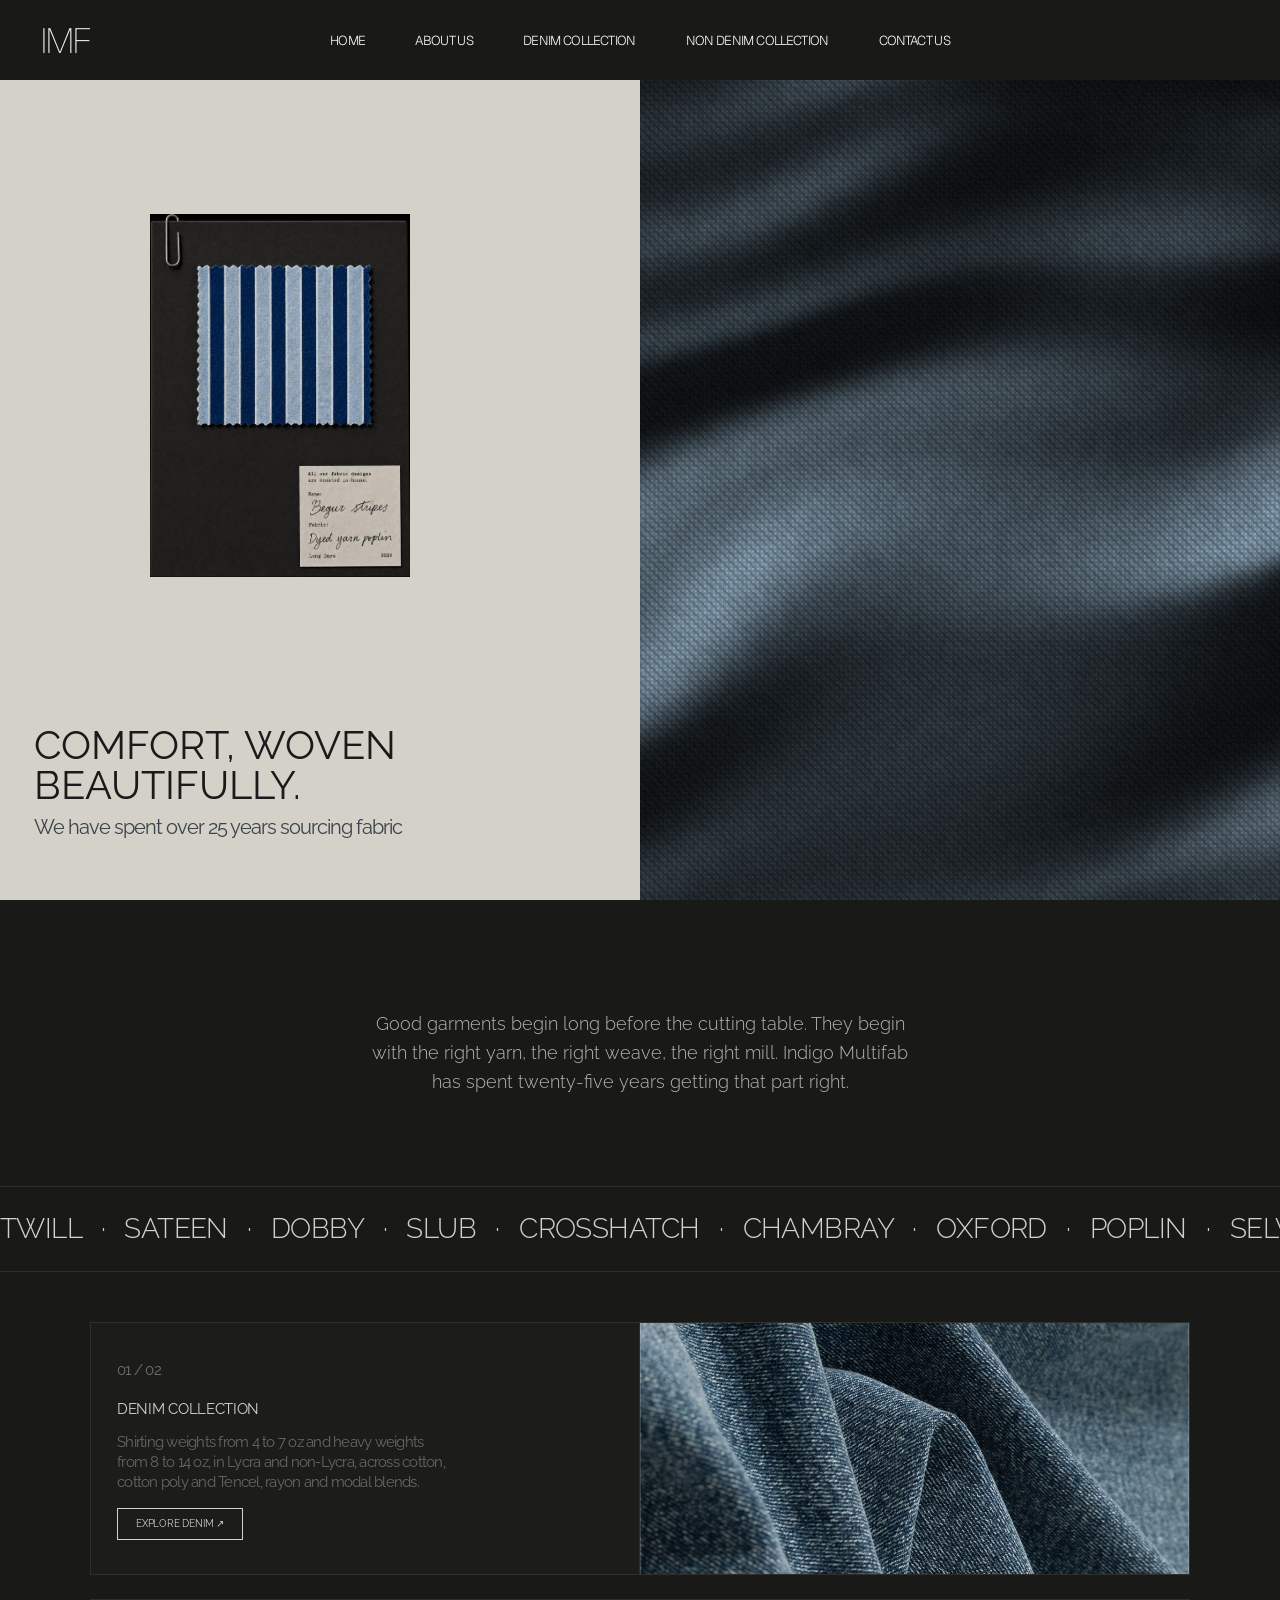
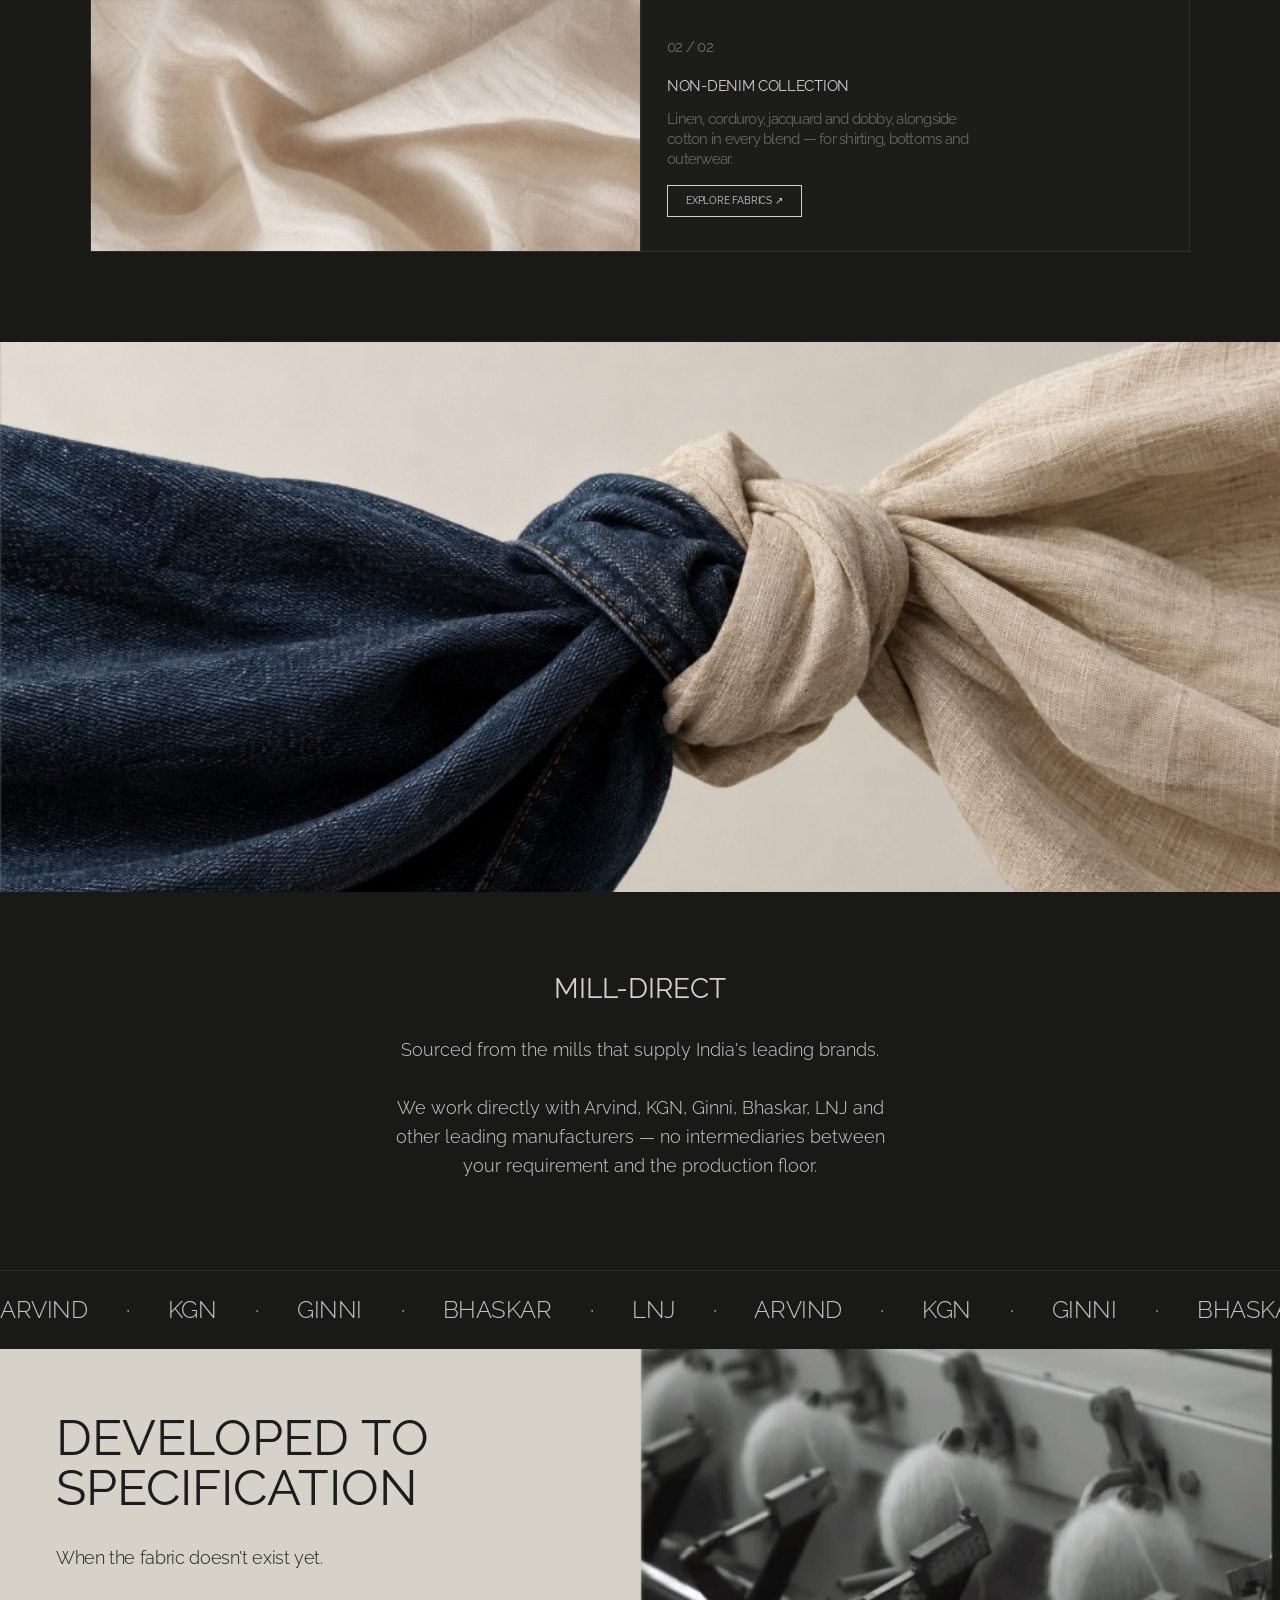
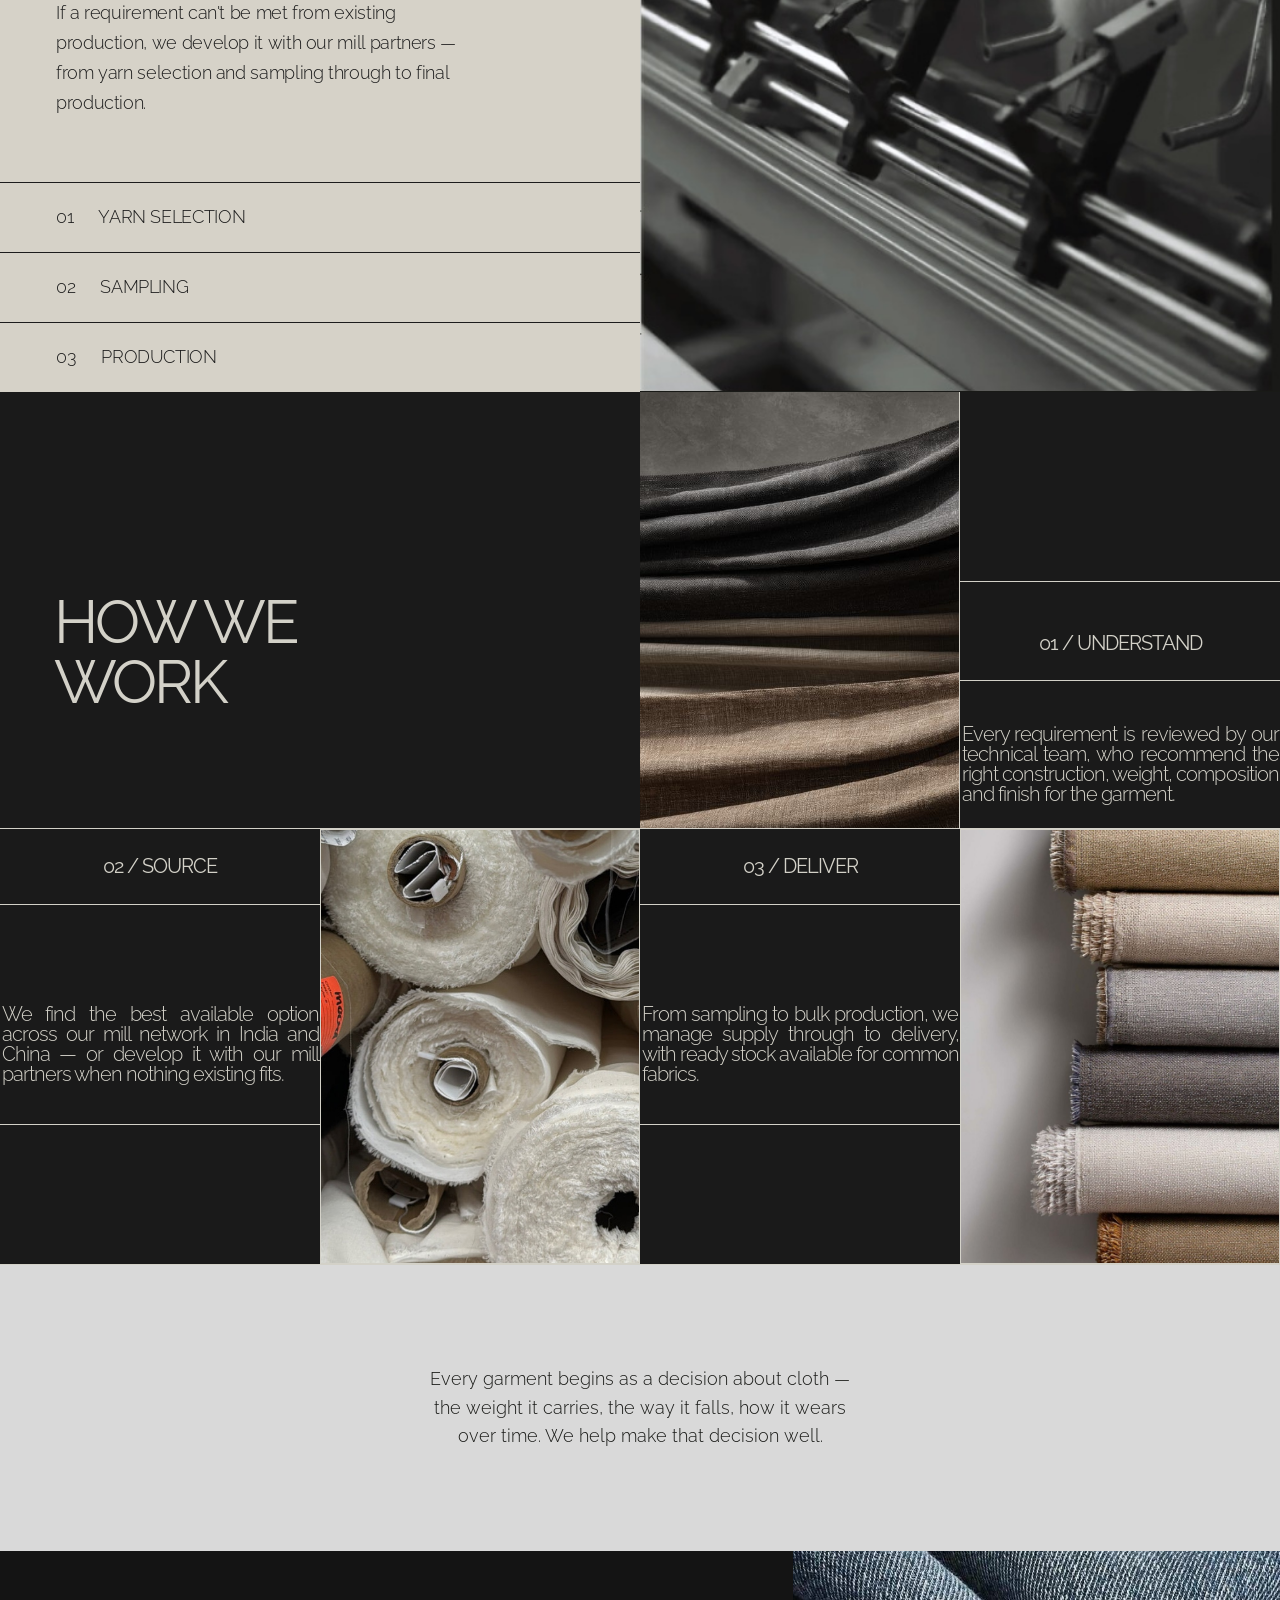
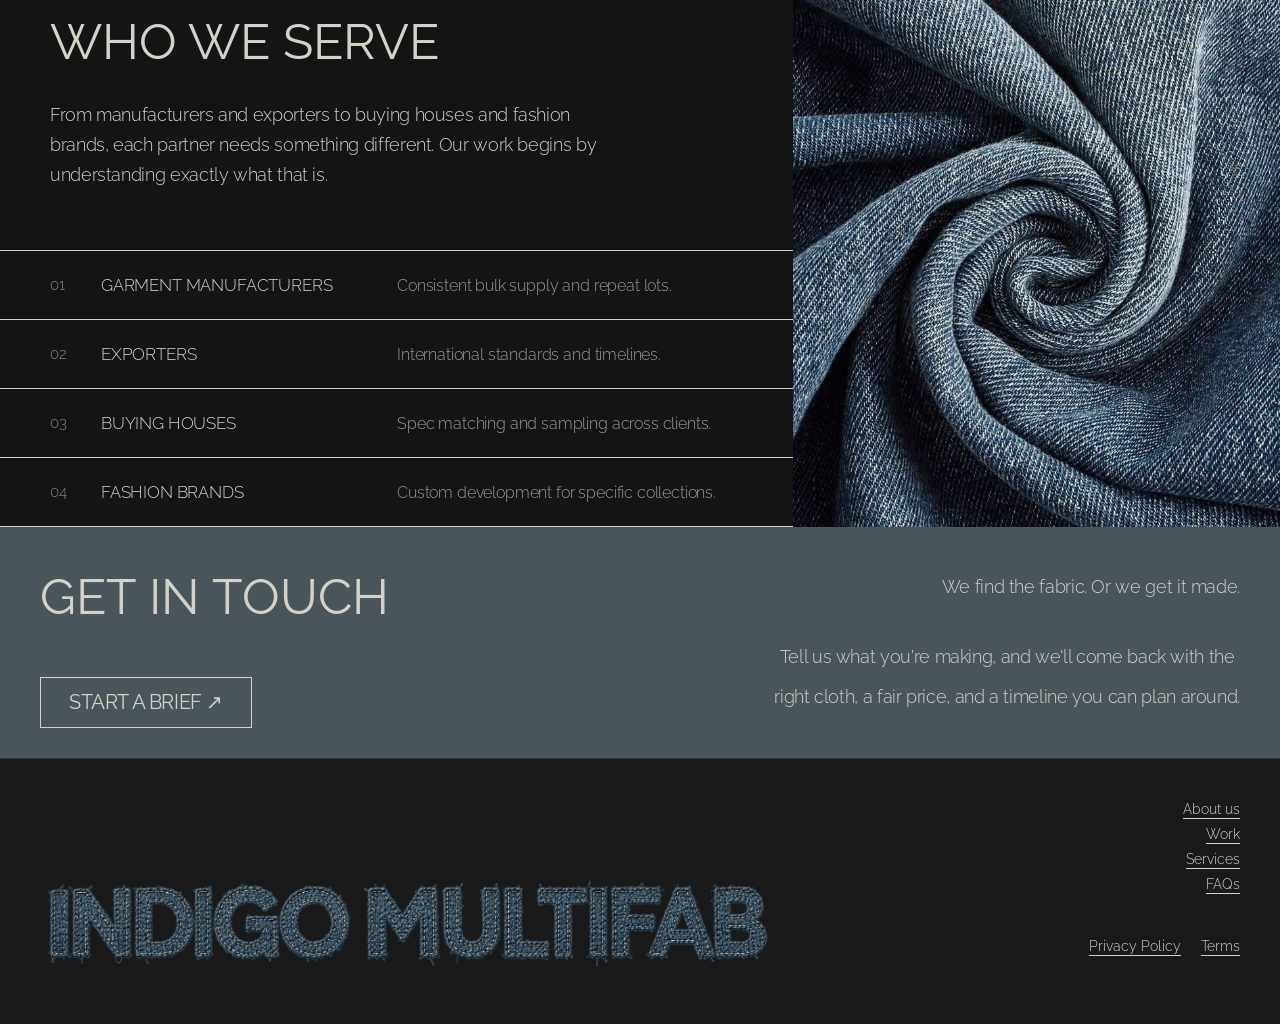
==== commit c205c5ec: "Add outline button styling and update rotated Jacquard and Cotton Blends imagery" ====
--- a/index.html
+++ b/index.html
@@ -4,7 +4,7 @@
   <meta charset="UTF-8">
   <meta name="viewport" content="width=device-width, initial-scale=1.0">
   <title>Indigo Multifab</title>
-  <link rel="stylesheet" href="styles.css?v=95">
+  <link rel="stylesheet" href="styles.css?v=96">
   <link rel="preconnect" href="https://fonts.googleapis.com">
   <link rel="preconnect" href="https://fonts.gstatic.com" crossorigin>
   <link href="https://fonts.googleapis.com/css2?family=Caveat&family=Jost:wght@200;300;400;500&family=Raleway:wght@200;300;400;500&display=swap" rel="stylesheet">
--- a/styles.css
+++ b/styles.css
@@ -365,17 +365,21 @@
   font-family: 'Raleway', sans-serif;
   font-weight: 400;
   font-size: 10px;
-  line-height: 25px;
+  line-height: 1.4;
   letter-spacing: -0.02em;
   text-align: center;
   color: #D3D1C8;
   text-decoration: none;
   text-transform: uppercase;
   display: inline-block;
+  border: 1px solid #D3D1C8;
+  padding: 8px 18px;
+  transition: color 0.3s ease, border-color 0.3s ease;
 }
 
 .coll-link:hover {
-  color: #d0d0cc;
+  color: #FFF;
+  border-color: #FFF;
 }
 
 .coll-img {
@@ -924,11 +928,15 @@
   display: inline-flex;
   align-items: center;
   gap: 5px;
-  transition: color 0.3s ease;
+  border: 1px solid #D3D1C8;
+  padding: 12px 28px;
+  align-self: flex-start;
+  transition: color 0.3s ease, border-color 0.3s ease;
 }
 
 .contact-cta:hover {
   color: #FFF;
+  border-color: #FFF;
 }
 
 .contact-right {
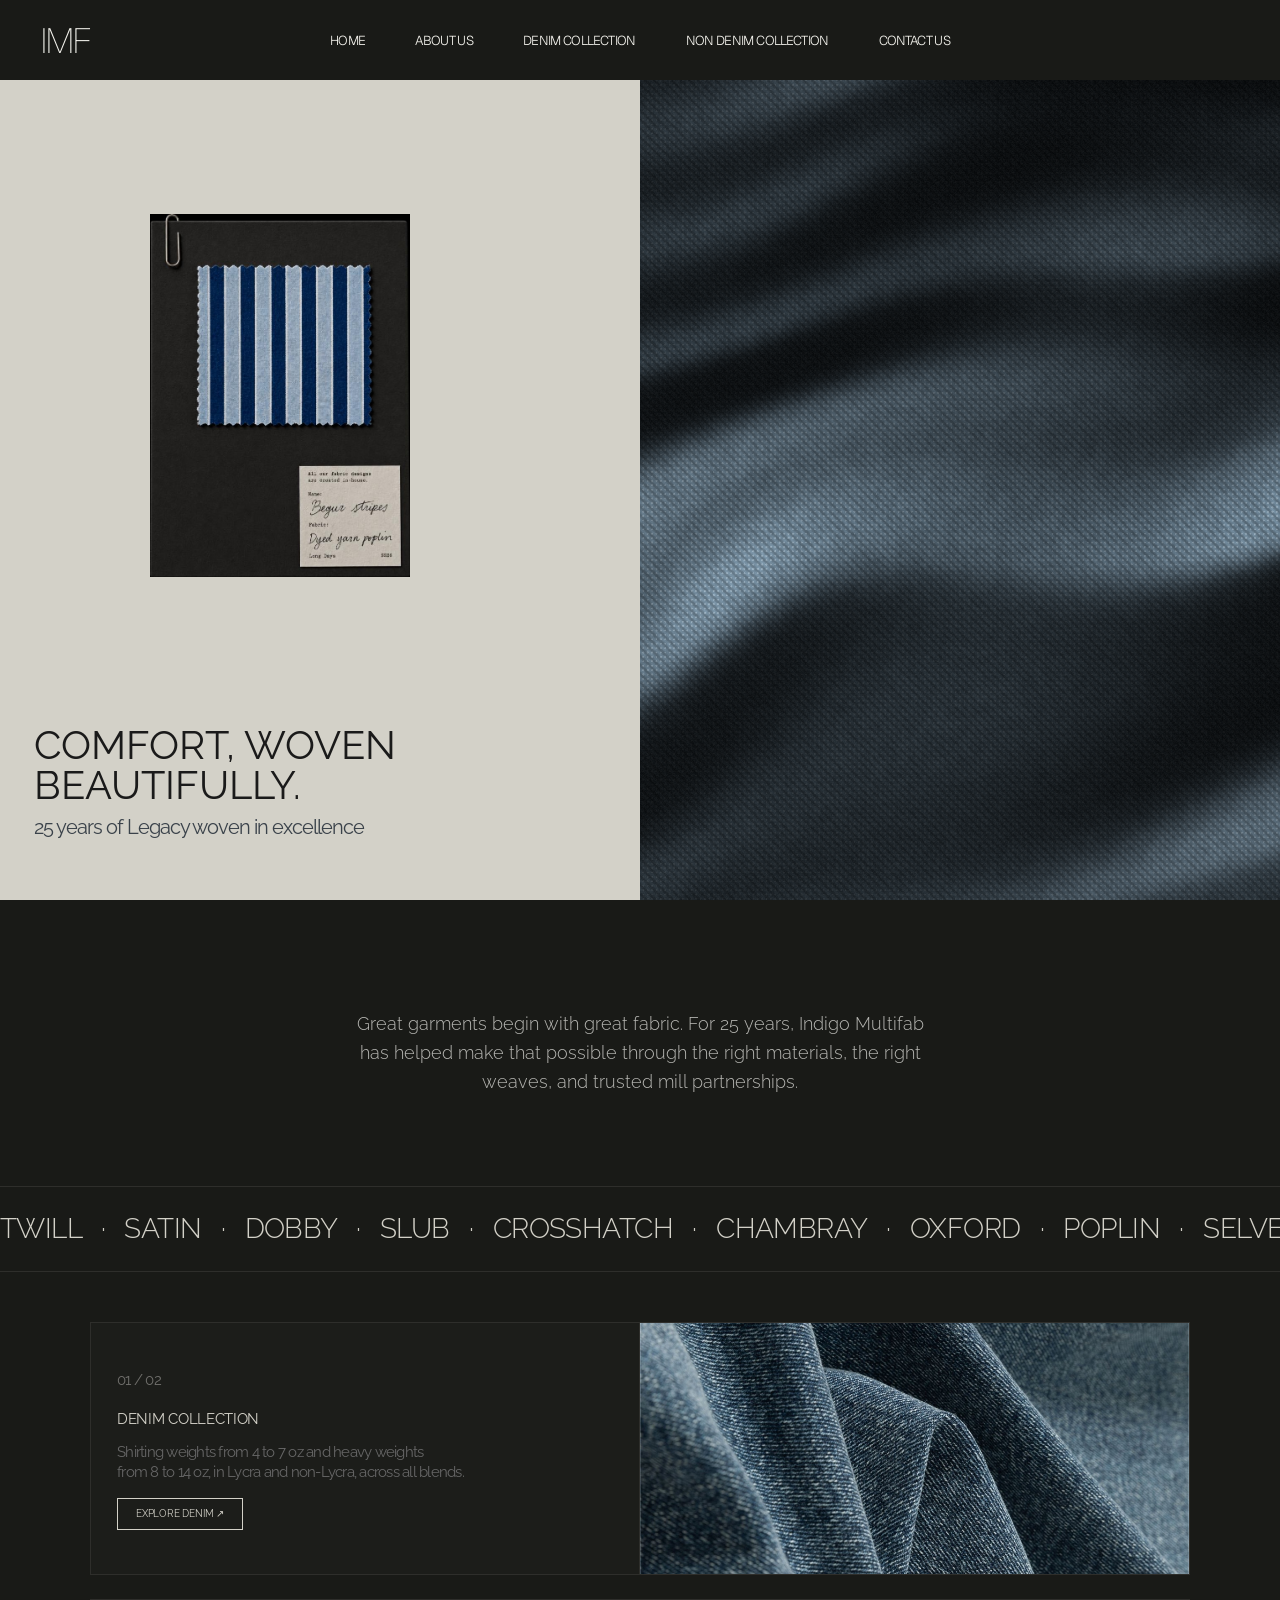
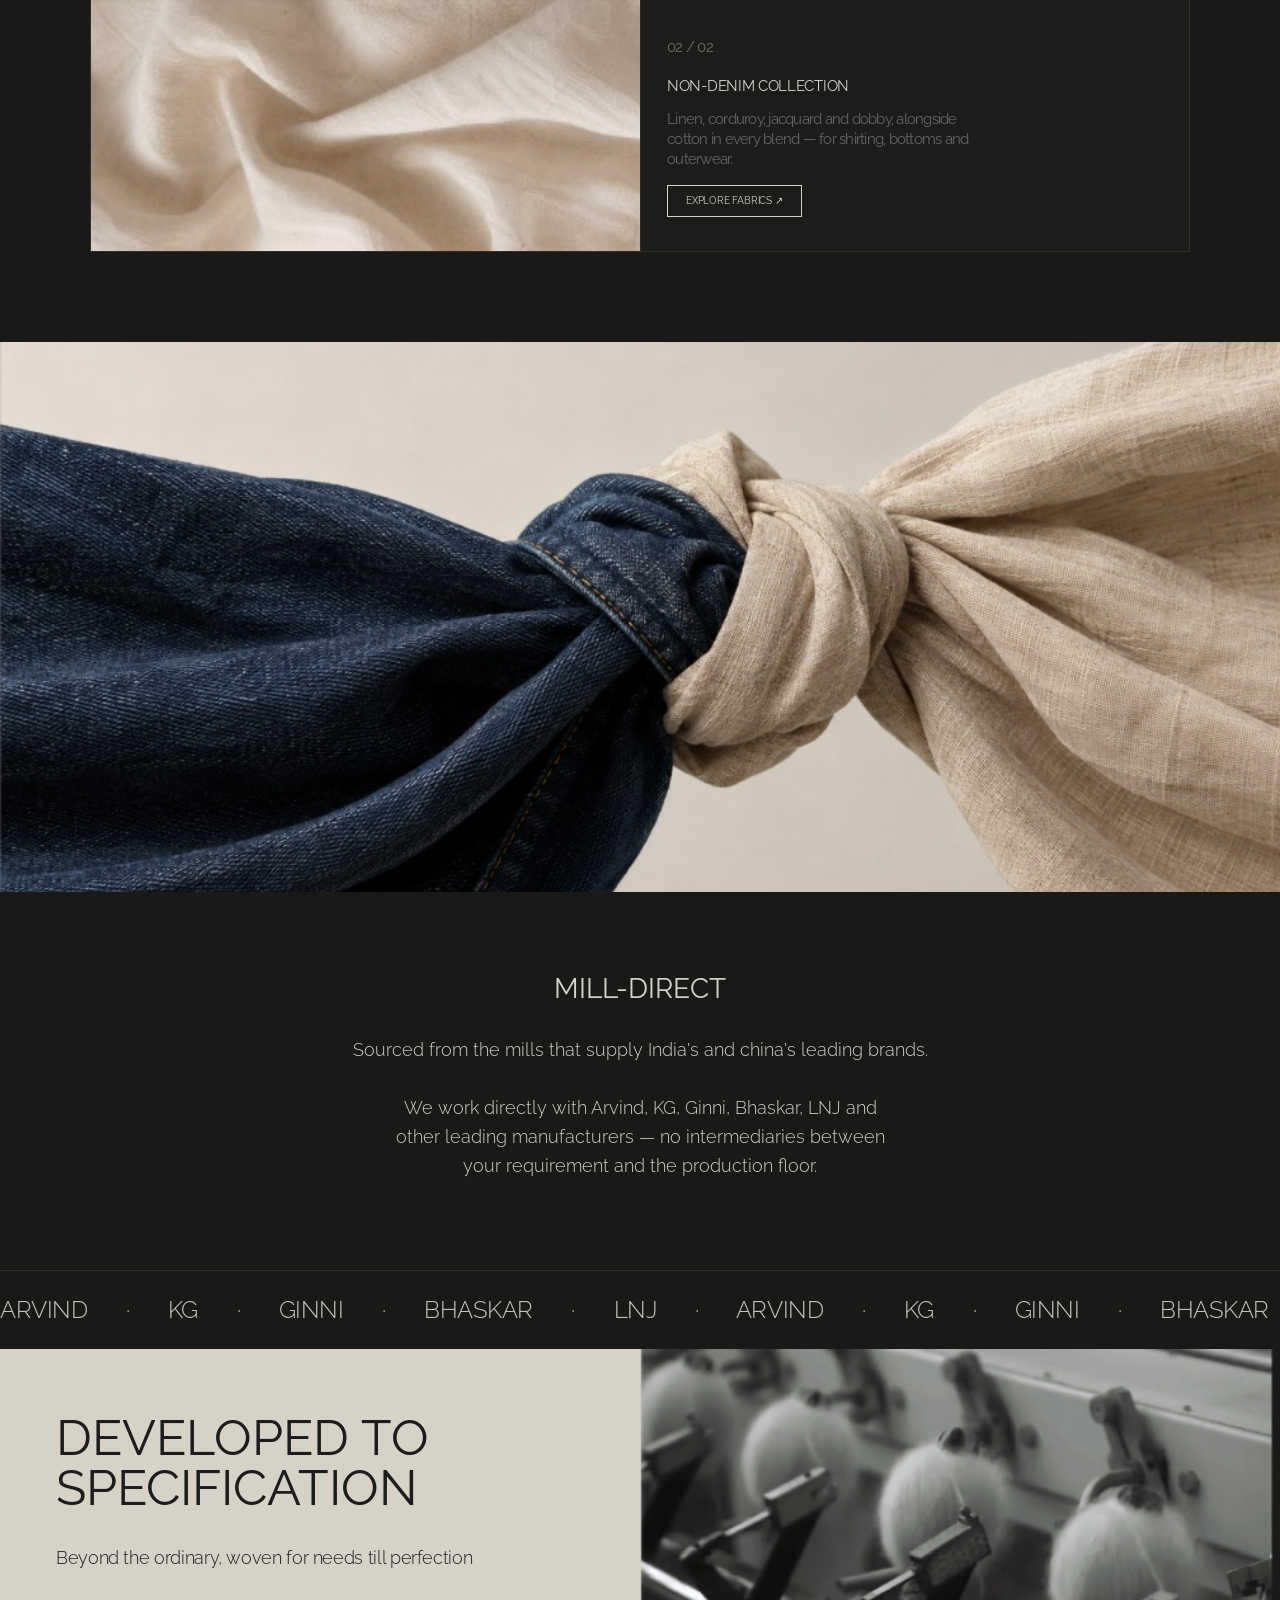
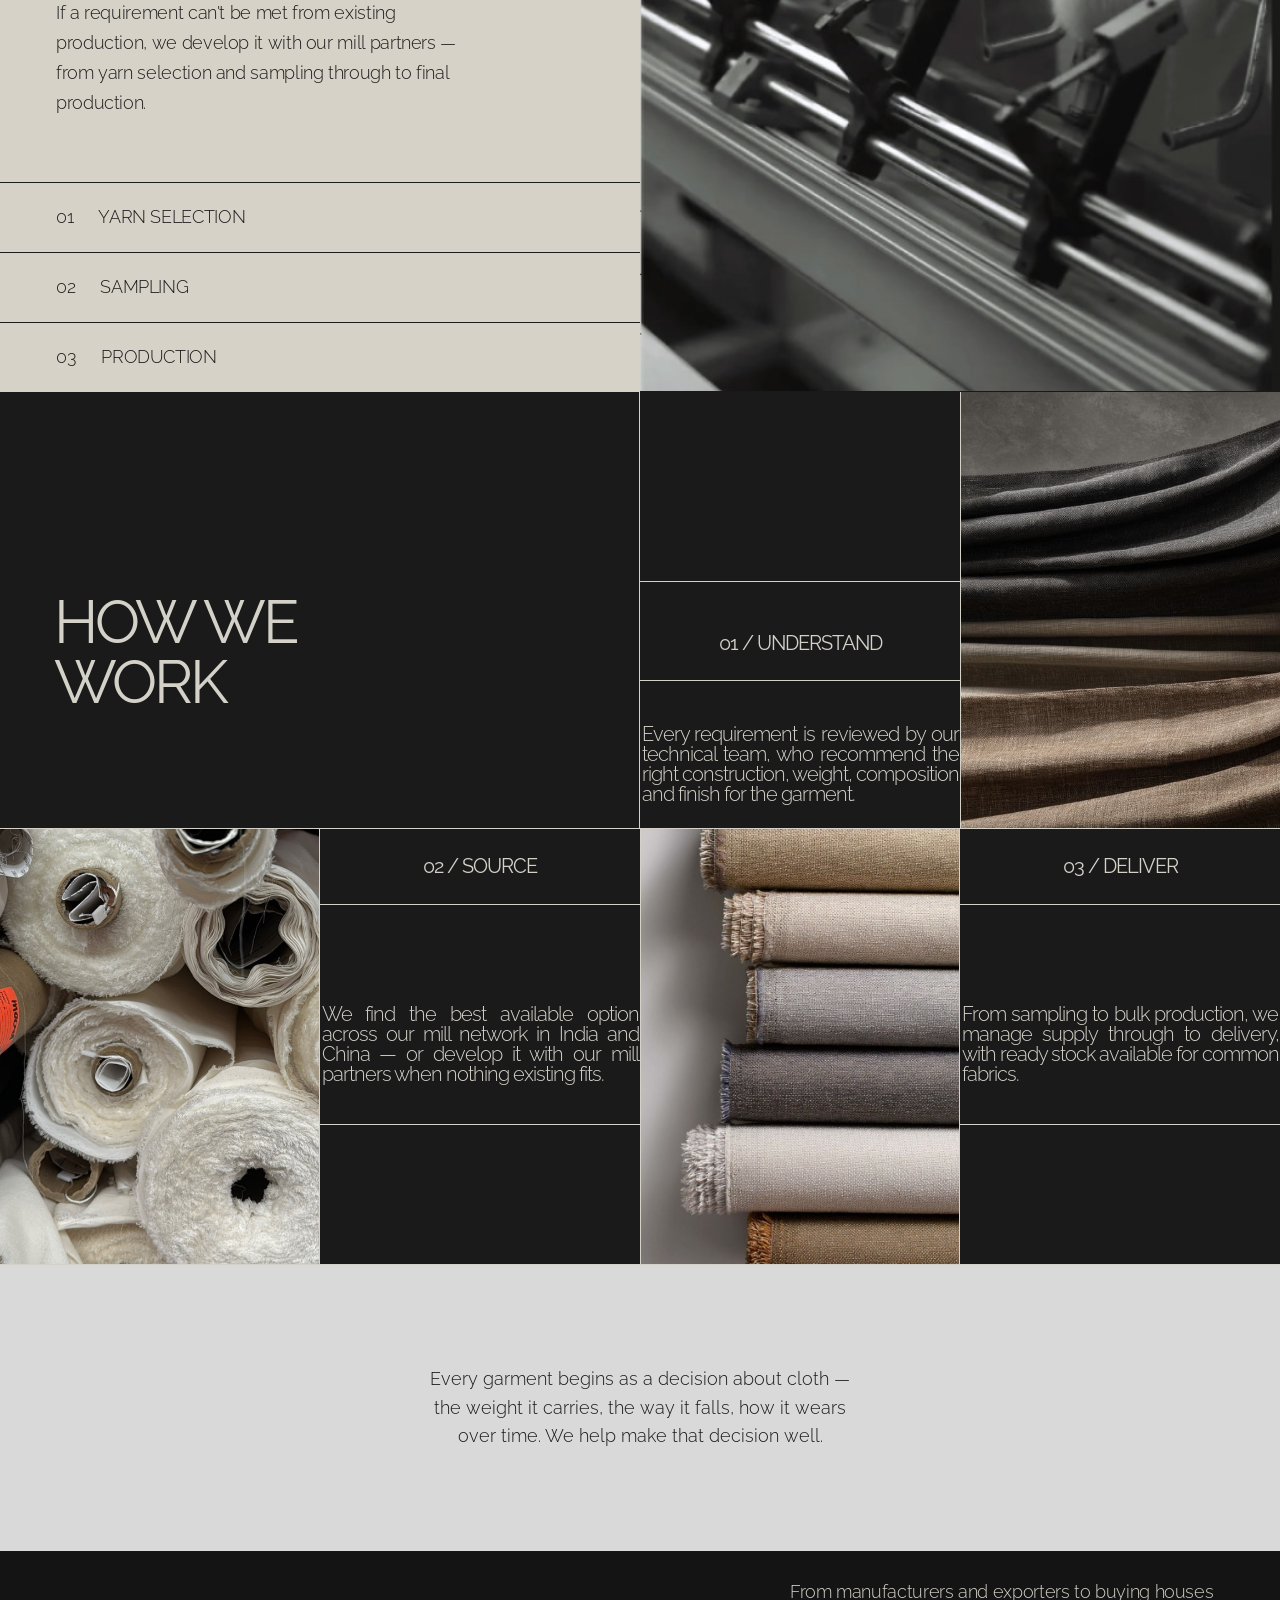
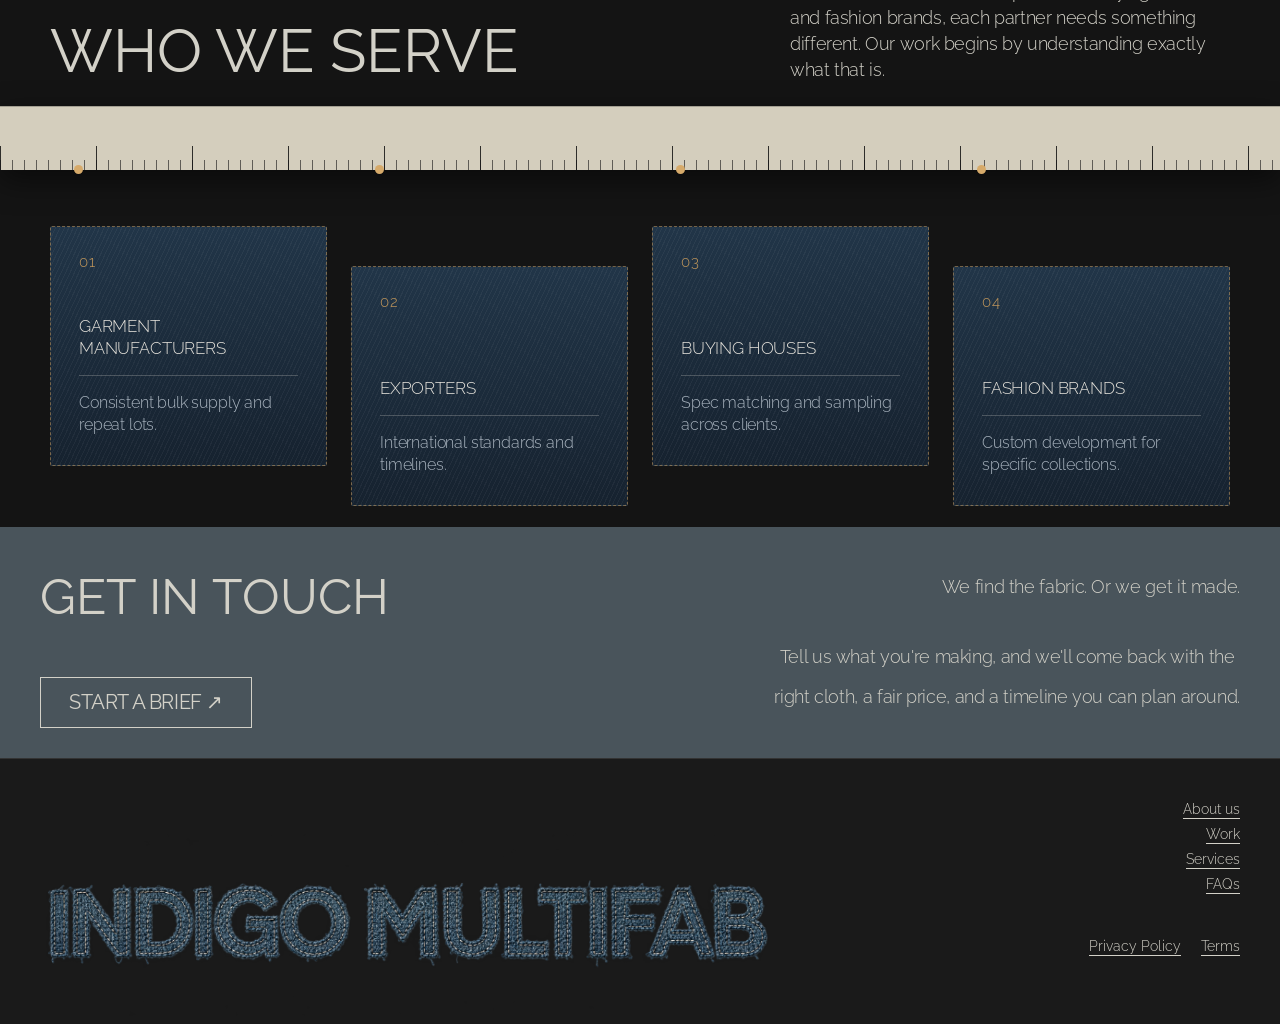
==== commit f238f432: "Redesign Who We Serve section, update denim weaves & blends, and polish content" ====
--- a/index.html
+++ b/index.html
@@ -4,7 +4,7 @@
   <meta charset="UTF-8">
   <meta name="viewport" content="width=device-width, initial-scale=1.0">
   <title>Indigo Multifab</title>
-  <link rel="stylesheet" href="styles.css?v=96">
+  <link rel="stylesheet" href="styles.css?v=98">
   <link rel="preconnect" href="https://fonts.googleapis.com">
   <link rel="preconnect" href="https://fonts.gstatic.com" crossorigin>
   <link href="https://fonts.googleapis.com/css2?family=Caveat&family=Jost:wght@200;300;400;500&family=Raleway:wght@200;300;400;500&display=swap" rel="stylesheet">
@@ -12,6 +12,160 @@
   <style>
     .footer-legal {
       padding-bottom: 68px !important;
+    }
+
+    /* HOW WE WORK SWAPPED GRID POSITIONS & UNBROKEN DIVIDERS */
+    .hww-title-cell {
+      border-bottom: 1px solid #D3D1C8 !important;
+      border-right: 1px solid #D3D1C8 !important;
+      grid-row: 1 / 4 !important;
+      grid-column: 1 / 3 !important;
+    }
+
+    .hww-drape-img {
+      border-left: 1px solid #D3D1C8 !important;
+      border-right: none !important;
+      border-bottom: 1px solid #D3D1C8 !important;
+      grid-row: 1 / 4 !important;
+      grid-column: 4 / 5 !important;
+      height: 437px !important;
+    }
+    .hww-drape-img img {
+      width: 100% !important;
+      height: 100% !important;
+      object-fit: cover !important;
+      display: block !important;
+    }
+
+    .hww-spacer-tr {
+      border-bottom: 1px solid #D3D1C8 !important;
+      border-left: none !important;
+      grid-row: 1 / 2 !important;
+      grid-column: 3 / 4 !important;
+      height: 190px !important;
+    }
+
+    .hww-understand-label {
+      border-bottom: 1px solid #D3D1C8 !important;
+      border-left: none !important;
+      grid-row: 2 / 3 !important;
+      grid-column: 3 / 4 !important;
+      height: 76px !important;
+      display: flex !important;
+      align-items: center !important;
+      justify-content: center !important;
+      font-family: 'Raleway', sans-serif !important;
+      font-weight: 400 !important;
+      font-size: 20px !important;
+      line-height: 1.6 !important;
+      letter-spacing: -0.05em !important;
+      color: #D3D1C8 !important;
+    }
+
+    .hww-understand-text {
+      border-bottom: 1px solid #D3D1C8 !important;
+      border-left: none !important;
+      grid-row: 3 / 4 !important;
+      grid-column: 3 / 4 !important;
+      display: flex !important;
+      align-items: flex-start !important;
+      justify-content: center !important;
+      padding-top: 20px !important;
+    }
+
+    .hww-source-label {
+      border-bottom: 1px solid #D3D1C8 !important;
+      grid-row: 4 / 5 !important;
+      grid-column: 2 / 3 !important;
+      height: 76px !important;
+      display: flex !important;
+      align-items: center !important;
+      justify-content: center !important;
+      font-family: 'Raleway', sans-serif !important;
+      font-weight: 400 !important;
+      font-size: 20px !important;
+      line-height: 1.6 !important;
+      letter-spacing: -0.05em !important;
+      color: #D3D1C8 !important;
+    }
+
+    .hww-rolls-img {
+      grid-row: 4 / 7 !important;
+      grid-column: 1 / 2 !important;
+      height: 435px !important;
+      border: none !important;
+      border-right: 1px solid #D3D1C8 !important;
+    }
+    .hww-rolls-img img {
+      width: 100% !important;
+      height: 435px !important;
+      object-fit: cover !important;
+      display: block !important;
+    }
+
+    .hww-deliver-label {
+      border-bottom: 1px solid #D3D1C8 !important;
+      grid-row: 4 / 5 !important;
+      grid-column: 4 / 5 !important;
+      height: 76px !important;
+      display: flex !important;
+      align-items: center !important;
+      justify-content: center !important;
+      font-family: 'Raleway', sans-serif !important;
+      font-weight: 400 !important;
+      font-size: 20px !important;
+      line-height: 1.6 !important;
+      letter-spacing: -0.05em !important;
+      color: #D3D1C8 !important;
+    }
+
+    .hww-folded-img {
+      grid-row: 4 / 7 !important;
+      grid-column: 3 / 4 !important;
+      height: 435px !important;
+      border: none !important;
+      border-left: 1px solid #D3D1C8 !important;
+      border-right: 1px solid #D3D1C8 !important;
+    }
+    .hww-folded-img img {
+      width: 100% !important;
+      height: 435px !important;
+      object-fit: cover !important;
+      display: block !important;
+    }
+
+    .hww-source-text {
+      grid-row: 5 / 6 !important;
+      grid-column: 2 / 3 !important;
+      display: flex !important;
+      align-items: flex-start !important;
+      justify-content: center !important;
+      padding-top: 30px !important;
+      padding-bottom: 40px !important;
+      align-self: flex-start !important;
+      border-bottom: 1px solid #D3D1C8 !important;
+    }
+
+    .hww-deliver-text {
+      grid-row: 5 / 6 !important;
+      grid-column: 4 / 5 !important;
+      display: flex !important;
+      align-items: flex-start !important;
+      justify-content: center !important;
+      padding-top: 30px !important;
+      padding-bottom: 40px !important;
+      align-self: flex-start !important;
+      border-bottom: 1px solid #D3D1C8 !important;
+    }
+
+    .hww-spacer-bl {
+      grid-row: 6 / 7 !important;
+      grid-column: 2 / 3 !important;
+    }
+
+    .hww-spacer-bm {
+      grid-row: 6 / 7 !important;
+      grid-column: 4 / 5 !important;
     }
   </style>
 </head>
@@ -39,7 +193,7 @@
       <!-- Hero Text -->
       <div class="hero-text">
         <h1>COMFORT, WOVEN<br>BEAUTIFULLY.</h1>
-        <p>We have spent over 25 years sourcing fabric</p>
+        <p>25 years of Legacy woven in excellence</p>
       </div>
 
     </div>
@@ -55,15 +209,15 @@
   <!-- Intro Text -->
   <section class="intro-section">
     <div class="intro-content">
-      <p class="intro-text">Good garments begin long before the cutting table. They begin<br>with the right yarn, the right weave, the right mill. Indigo Multifab<br>has spent twenty-five years getting that part right.</p>
+      <p class="intro-text">Great garments begin with great fabric. For 25 years, Indigo Multifab has helped make that possible through the right materials, the right weaves, and trusted mill partnerships.</p>
     </div>
   </section>
 
   <!-- Marquee Ticker -->
   <div class="marquee-container border-y">
       <div class="marquee-track">
-        <span class="marquee-text">TWILL &nbsp;&nbsp;&middot;&nbsp;&nbsp; SATEEN &nbsp;&nbsp;&middot;&nbsp;&nbsp; DOBBY &nbsp;&nbsp;&middot;&nbsp;&nbsp; SLUB &nbsp;&nbsp;&middot;&nbsp;&nbsp; CROSSHATCH &nbsp;&nbsp;&middot;&nbsp;&nbsp; CHAMBRAY &nbsp;&nbsp;&middot;&nbsp;&nbsp; OXFORD &nbsp;&nbsp;&middot;&nbsp;&nbsp; POPLIN &nbsp;&nbsp;&middot;&nbsp;&nbsp; SELVEDGE &nbsp;&nbsp;&middot;&nbsp;&nbsp; CANVAS &nbsp;&nbsp;&middot;&nbsp;&nbsp; JACQUARD &nbsp;&nbsp;&middot;&nbsp;&nbsp; LINEN &nbsp;&nbsp;&middot;&nbsp;&nbsp;  TWILL &nbsp;&nbsp;&middot;&nbsp;&nbsp; SATEEN &nbsp;&nbsp;&middot;&nbsp;&nbsp; DOBBY &nbsp;&nbsp;&middot;&nbsp;&nbsp; SLUB &nbsp;&nbsp;&middot;&nbsp;&nbsp; CROSSHATCH &nbsp;&nbsp;&middot;&nbsp;&nbsp; CHAMBRAY &nbsp;&nbsp;&middot;&nbsp;&nbsp; OXFORD &nbsp;&nbsp;&middot;&nbsp;&nbsp; POPLIN &nbsp;&nbsp;&middot;&nbsp;&nbsp; SELVEDGE &nbsp;&nbsp;&middot;&nbsp;&nbsp; CANVAS &nbsp;&nbsp;&middot;&nbsp;&nbsp; JACQUARD &nbsp;&nbsp;&middot;&nbsp;&nbsp; LINEN &nbsp;&nbsp;&middot;&nbsp;&nbsp;  TWILL &nbsp;&nbsp;&middot;&nbsp;&nbsp; SATEEN &nbsp;&nbsp;&middot;&nbsp;&nbsp; DOBBY &nbsp;&nbsp;&middot;&nbsp;&nbsp; SLUB &nbsp;&nbsp;&middot;&nbsp;&nbsp; CROSSHATCH &nbsp;&nbsp;&middot;&nbsp;&nbsp; CHAMBRAY &nbsp;&nbsp;&middot;&nbsp;&nbsp; OXFORD &nbsp;&nbsp;&middot;&nbsp;&nbsp; POPLIN &nbsp;&nbsp;&middot;&nbsp;&nbsp; SELVEDGE &nbsp;&nbsp;&middot;&nbsp;&nbsp; CANVAS &nbsp;&nbsp;&middot;&nbsp;&nbsp; JACQUARD &nbsp;&nbsp;&middot;&nbsp;&nbsp; LINEN &nbsp;&nbsp;&middot;&nbsp;&nbsp;  </span>
-        <span class="marquee-text" aria-hidden="true">TWILL &nbsp;&nbsp;&middot;&nbsp;&nbsp; SATEEN &nbsp;&nbsp;&middot;&nbsp;&nbsp; DOBBY &nbsp;&nbsp;&middot;&nbsp;&nbsp; SLUB &nbsp;&nbsp;&middot;&nbsp;&nbsp; CROSSHATCH &nbsp;&nbsp;&middot;&nbsp;&nbsp; CHAMBRAY &nbsp;&nbsp;&middot;&nbsp;&nbsp; OXFORD &nbsp;&nbsp;&middot;&nbsp;&nbsp; POPLIN &nbsp;&nbsp;&middot;&nbsp;&nbsp; SELVEDGE &nbsp;&nbsp;&middot;&nbsp;&nbsp; CANVAS &nbsp;&nbsp;&middot;&nbsp;&nbsp; JACQUARD &nbsp;&nbsp;&middot;&nbsp;&nbsp; LINEN &nbsp;&nbsp;&middot;&nbsp;&nbsp;  TWILL &nbsp;&nbsp;&middot;&nbsp;&nbsp; SATEEN &nbsp;&nbsp;&middot;&nbsp;&nbsp; DOBBY &nbsp;&nbsp;&middot;&nbsp;&nbsp; SLUB &nbsp;&nbsp;&middot;&nbsp;&nbsp; CROSSHATCH &nbsp;&nbsp;&middot;&nbsp;&nbsp; CHAMBRAY &nbsp;&nbsp;&middot;&nbsp;&nbsp; OXFORD &nbsp;&nbsp;&middot;&nbsp;&nbsp; POPLIN &nbsp;&nbsp;&middot;&nbsp;&nbsp; SELVEDGE &nbsp;&nbsp;&middot;&nbsp;&nbsp; CANVAS &nbsp;&nbsp;&middot;&nbsp;&nbsp; JACQUARD &nbsp;&nbsp;&middot;&nbsp;&nbsp; LINEN &nbsp;&nbsp;&middot;&nbsp;&nbsp;  TWILL &nbsp;&nbsp;&middot;&nbsp;&nbsp; SATEEN &nbsp;&nbsp;&middot;&nbsp;&nbsp; DOBBY &nbsp;&nbsp;&middot;&nbsp;&nbsp; SLUB &nbsp;&nbsp;&middot;&nbsp;&nbsp; CROSSHATCH &nbsp;&nbsp;&middot;&nbsp;&nbsp; CHAMBRAY &nbsp;&nbsp;&middot;&nbsp;&nbsp; OXFORD &nbsp;&nbsp;&middot;&nbsp;&nbsp; POPLIN &nbsp;&nbsp;&middot;&nbsp;&nbsp; SELVEDGE &nbsp;&nbsp;&middot;&nbsp;&nbsp; CANVAS &nbsp;&nbsp;&middot;&nbsp;&nbsp; JACQUARD &nbsp;&nbsp;&middot;&nbsp;&nbsp; LINEN &nbsp;&nbsp;&middot;&nbsp;&nbsp;  </span>
+        <span class="marquee-text">TWILL &nbsp;&nbsp;&middot;&nbsp;&nbsp; SATIN &nbsp;&nbsp;&middot;&nbsp;&nbsp; DOBBY &nbsp;&nbsp;&middot;&nbsp;&nbsp; SLUB &nbsp;&nbsp;&middot;&nbsp;&nbsp; CROSSHATCH &nbsp;&nbsp;&middot;&nbsp;&nbsp; CHAMBRAY &nbsp;&nbsp;&middot;&nbsp;&nbsp; OXFORD &nbsp;&nbsp;&middot;&nbsp;&nbsp; POPLIN &nbsp;&nbsp;&middot;&nbsp;&nbsp; SELVEDGE &nbsp;&nbsp;&middot;&nbsp;&nbsp; CANVAS &nbsp;&nbsp;&middot;&nbsp;&nbsp; JACQUARD &nbsp;&nbsp;&middot;&nbsp;&nbsp; LINEN &nbsp;&nbsp;&middot;&nbsp;&nbsp;  TWILL &nbsp;&nbsp;&middot;&nbsp;&nbsp; SATIN &nbsp;&nbsp;&middot;&nbsp;&nbsp; DOBBY &nbsp;&nbsp;&middot;&nbsp;&nbsp; SLUB &nbsp;&nbsp;&middot;&nbsp;&nbsp; CROSSHATCH &nbsp;&nbsp;&middot;&nbsp;&nbsp; CHAMBRAY &nbsp;&nbsp;&middot;&nbsp;&nbsp; OXFORD &nbsp;&nbsp;&middot;&nbsp;&nbsp; POPLIN &nbsp;&nbsp;&middot;&nbsp;&nbsp; SELVEDGE &nbsp;&nbsp;&middot;&nbsp;&nbsp; CANVAS &nbsp;&nbsp;&middot;&nbsp;&nbsp; JACQUARD &nbsp;&nbsp;&middot;&nbsp;&nbsp; LINEN &nbsp;&nbsp;&middot;&nbsp;&nbsp;  TWILL &nbsp;&nbsp;&middot;&nbsp;&nbsp; SATIN &nbsp;&nbsp;&middot;&nbsp;&nbsp; DOBBY &nbsp;&nbsp;&middot;&nbsp;&nbsp; SLUB &nbsp;&nbsp;&middot;&nbsp;&nbsp; CROSSHATCH &nbsp;&nbsp;&middot;&nbsp;&nbsp; CHAMBRAY &nbsp;&nbsp;&middot;&nbsp;&nbsp; OXFORD &nbsp;&nbsp;&middot;&nbsp;&nbsp; POPLIN &nbsp;&nbsp;&middot;&nbsp;&nbsp; SELVEDGE &nbsp;&nbsp;&middot;&nbsp;&nbsp; CANVAS &nbsp;&nbsp;&middot;&nbsp;&nbsp; JACQUARD &nbsp;&nbsp;&middot;&nbsp;&nbsp; LINEN &nbsp;&nbsp;&middot;&nbsp;&nbsp;  </span>
+        <span class="marquee-text" aria-hidden="true">TWILL &nbsp;&nbsp;&middot;&nbsp;&nbsp; SATIN &nbsp;&nbsp;&middot;&nbsp;&nbsp; DOBBY &nbsp;&nbsp;&middot;&nbsp;&nbsp; SLUB &nbsp;&nbsp;&middot;&nbsp;&nbsp; CROSSHATCH &nbsp;&nbsp;&middot;&nbsp;&nbsp; CHAMBRAY &nbsp;&nbsp;&middot;&nbsp;&nbsp; OXFORD &nbsp;&nbsp;&middot;&nbsp;&nbsp; POPLIN &nbsp;&nbsp;&middot;&nbsp;&nbsp; SELVEDGE &nbsp;&nbsp;&middot;&nbsp;&nbsp; CANVAS &nbsp;&nbsp;&middot;&nbsp;&nbsp; JACQUARD &nbsp;&nbsp;&middot;&nbsp;&nbsp; LINEN &nbsp;&nbsp;&middot;&nbsp;&nbsp;  TWILL &nbsp;&nbsp;&middot;&nbsp;&nbsp; SATIN &nbsp;&nbsp;&middot;&nbsp;&nbsp; DOBBY &nbsp;&nbsp;&middot;&nbsp;&nbsp; SLUB &nbsp;&nbsp;&middot;&nbsp;&nbsp; CROSSHATCH &nbsp;&nbsp;&middot;&nbsp;&nbsp; CHAMBRAY &nbsp;&nbsp;&middot;&nbsp;&nbsp; OXFORD &nbsp;&nbsp;&middot;&nbsp;&nbsp; POPLIN &nbsp;&nbsp;&middot;&nbsp;&nbsp; SELVEDGE &nbsp;&nbsp;&middot;&nbsp;&nbsp; CANVAS &nbsp;&nbsp;&middot;&nbsp;&nbsp; JACQUARD &nbsp;&nbsp;&middot;&nbsp;&nbsp; LINEN &nbsp;&nbsp;&middot;&nbsp;&nbsp;  TWILL &nbsp;&nbsp;&middot;&nbsp;&nbsp; SATIN &nbsp;&nbsp;&middot;&nbsp;&nbsp; DOBBY &nbsp;&nbsp;&middot;&nbsp;&nbsp; SLUB &nbsp;&nbsp;&middot;&nbsp;&nbsp; CROSSHATCH &nbsp;&nbsp;&middot;&nbsp;&nbsp; CHAMBRAY &nbsp;&nbsp;&middot;&nbsp;&nbsp; OXFORD &nbsp;&nbsp;&middot;&nbsp;&nbsp; POPLIN &nbsp;&nbsp;&middot;&nbsp;&nbsp; SELVEDGE &nbsp;&nbsp;&middot;&nbsp;&nbsp; CANVAS &nbsp;&nbsp;&middot;&nbsp;&nbsp; JACQUARD &nbsp;&nbsp;&middot;&nbsp;&nbsp; LINEN &nbsp;&nbsp;&middot;&nbsp;&nbsp;  </span>
       </div>
   </div>
 
@@ -77,7 +231,7 @@
           <div class="coll-inner">
             <span class="coll-num">01 / 02</span>
             <h3 class="coll-title">DENIM COLLECTION</h3>
-            <p class="coll-desc">Shirting weights from 4 to 7 oz and heavy weights<br>from 8 to 14 oz, in Lycra and non-Lycra, across cotton,<br>cotton poly and Tencel, rayon and modal blends.</p>
+            <p class="coll-desc">Shirting weights from 4 to 7 oz and heavy weights<br>from 8 to 14 oz, in Lycra and non-Lycra, across all blends.</p>
             <a href="denim.html" class="coll-link">EXPLORE DENIM &#x2197;</a>
           </div>
         </div>
@@ -112,12 +266,12 @@
   <!-- ===== MILL DIRECT ===== -->
   <section class="mill-direct">
     <h2 class="mill-title">MILL-DIRECT</h2>
-    <p class="mill-desc">Sourced from the mills that supply India's leading brands.<br><br>We work directly with Arvind, KGN, Ginni, Bhaskar, LNJ and<br>other leading manufacturers &mdash; no intermediaries between<br>your requirement and the production floor.</p>
+    <p class="mill-desc">Sourced from the mills that supply India's and china's leading brands.<br><br>We work directly with Arvind, KG, Ginni, Bhaskar, LNJ and<br>other leading manufacturers &mdash; no intermediaries between<br>your requirement and the production floor.</p>
   </section>
 
   <div class="marquee-container border-t">
     <div class="marquee-track">
-      <span class="marquee-text">ARVIND &nbsp;&nbsp;&nbsp;&nbsp;&nbsp;&nbsp;&middot;&nbsp;&nbsp;&nbsp;&nbsp;&nbsp;&nbsp; KGN &nbsp;&nbsp;&nbsp;&nbsp;&nbsp;&nbsp;&middot;&nbsp;&nbsp;&nbsp;&nbsp;&nbsp;&nbsp; GINNI &nbsp;&nbsp;&nbsp;&nbsp;&nbsp;&nbsp;&middot;&nbsp;&nbsp;&nbsp;&nbsp;&nbsp;&nbsp; BHASKAR &nbsp;&nbsp;&nbsp;&nbsp;&nbsp;&nbsp;&middot;&nbsp;&nbsp;&nbsp;&nbsp;&nbsp;&nbsp; LNJ &nbsp;&nbsp;&nbsp;&nbsp;&nbsp;&nbsp;&middot;&nbsp;&nbsp;&nbsp;&nbsp;&nbsp;&nbsp; ARVIND &nbsp;&nbsp;&nbsp;&nbsp;&nbsp;&nbsp;&middot;&nbsp;&nbsp;&nbsp;&nbsp;&nbsp;&nbsp; KGN &nbsp;&nbsp;&nbsp;&nbsp;&nbsp;&nbsp;&middot;&nbsp;&nbsp;&nbsp;&nbsp;&nbsp;&nbsp; GINNI &nbsp;&nbsp;&nbsp;&nbsp;&nbsp;&nbsp;&middot;&nbsp;&nbsp;&nbsp;&nbsp;&nbsp;&nbsp; BHASKAR &nbsp;&nbsp;&nbsp;&nbsp;&nbsp;&nbsp;&middot;&nbsp;&nbsp;&nbsp;&nbsp;&nbsp;&nbsp; LNJ &nbsp;&nbsp;&nbsp;&nbsp;&nbsp;&nbsp;&middot;&nbsp;&nbsp;&nbsp;&nbsp;&nbsp;&nbsp; ARVIND &nbsp;&nbsp;&nbsp;&nbsp;&nbsp;&nbsp;&middot;&nbsp;&nbsp;&nbsp;&nbsp;&nbsp;&nbsp; KGN &nbsp;&nbsp;&nbsp;&nbsp;&nbsp;&nbsp;&middot;&nbsp;&nbsp;&nbsp;&nbsp;&nbsp;&nbsp; GINNI &nbsp;&nbsp;&nbsp;&nbsp;&nbsp;&nbsp;&middot;&nbsp;&nbsp;&nbsp;&nbsp;&nbsp;&nbsp; BHASKAR &nbsp;&nbsp;&nbsp;&nbsp;&nbsp;&nbsp;&middot;&nbsp;&nbsp;&nbsp;&nbsp;&nbsp;&nbsp; LNJ &nbsp;&nbsp;&nbsp;&nbsp;&nbsp;&nbsp;&middot;&nbsp;&nbsp;&nbsp;&nbsp;&nbsp;&nbsp; ARVIND &nbsp;&nbsp;&nbsp;&nbsp;&nbsp;&nbsp;&middot;&nbsp;&nbsp;&nbsp;&nbsp;&nbsp;&nbsp; KGN &nbsp;&nbsp;&nbsp;&nbsp;&nbsp;&nbsp;&middot;&nbsp;&nbsp;&nbsp;&nbsp;&nbsp;&nbsp; GINNI &nbsp;&nbsp;&nbsp;&nbsp;&nbsp;&nbsp;&middot;&nbsp;&nbsp;&nbsp;&nbsp;&nbsp;&nbsp; BHASKAR &nbsp;&nbsp;&nbsp;&nbsp;&nbsp;&nbsp;&middot;&nbsp;&nbsp;&nbsp;&nbsp;&nbsp;&nbsp; LNJ &nbsp;&nbsp;&nbsp;&nbsp;&nbsp;&nbsp;&middot;&nbsp;&nbsp;&nbsp;&nbsp;&nbsp;&nbsp; ARVIND &nbsp;&nbsp;&nbsp;&nbsp;&nbsp;&nbsp;&middot;&nbsp;&nbsp;&nbsp;&nbsp;&nbsp;&nbsp; KGN &nbsp;&nbsp;&nbsp;&nbsp;&nbsp;&nbsp;&middot;&nbsp;&nbsp;&nbsp;&nbsp;&nbsp;&nbsp; GINNI &nbsp;&nbsp;&nbsp;&nbsp;&nbsp;&nbsp;&middot;&nbsp;&nbsp;&nbsp;&nbsp;&nbsp;&nbsp; BHASKAR &nbsp;&nbsp;&nbsp;&nbsp;&nbsp;&nbsp;&middot;&nbsp;&nbsp;&nbsp;&nbsp;&nbsp;&nbsp; LNJ &nbsp;&nbsp;&nbsp;&nbsp;&nbsp;&nbsp;&middot;&nbsp;&nbsp;&nbsp;&nbsp;&nbsp;&nbsp; </span><span class="marquee-text" aria-hidden="true">ARVIND &nbsp;&nbsp;&nbsp;&nbsp;&nbsp;&nbsp;&middot;&nbsp;&nbsp;&nbsp;&nbsp;&nbsp;&nbsp; KGN &nbsp;&nbsp;&nbsp;&nbsp;&nbsp;&nbsp;&middot;&nbsp;&nbsp;&nbsp;&nbsp;&nbsp;&nbsp; GINNI &nbsp;&nbsp;&nbsp;&nbsp;&nbsp;&nbsp;&middot;&nbsp;&nbsp;&nbsp;&nbsp;&nbsp;&nbsp; BHASKAR &nbsp;&nbsp;&nbsp;&nbsp;&nbsp;&nbsp;&middot;&nbsp;&nbsp;&nbsp;&nbsp;&nbsp;&nbsp; LNJ &nbsp;&nbsp;&nbsp;&nbsp;&nbsp;&nbsp;&middot;&nbsp;&nbsp;&nbsp;&nbsp;&nbsp;&nbsp; ARVIND &nbsp;&nbsp;&nbsp;&nbsp;&nbsp;&nbsp;&middot;&nbsp;&nbsp;&nbsp;&nbsp;&nbsp;&nbsp; KGN &nbsp;&nbsp;&nbsp;&nbsp;&nbsp;&nbsp;&middot;&nbsp;&nbsp;&nbsp;&nbsp;&nbsp;&nbsp; GINNI &nbsp;&nbsp;&nbsp;&nbsp;&nbsp;&nbsp;&middot;&nbsp;&nbsp;&nbsp;&nbsp;&nbsp;&nbsp; BHASKAR &nbsp;&nbsp;&nbsp;&nbsp;&nbsp;&nbsp;&middot;&nbsp;&nbsp;&nbsp;&nbsp;&nbsp;&nbsp; LNJ &nbsp;&nbsp;&nbsp;&nbsp;&nbsp;&nbsp;&middot;&nbsp;&nbsp;&nbsp;&nbsp;&nbsp;&nbsp; ARVIND &nbsp;&nbsp;&nbsp;&nbsp;&nbsp;&nbsp;&middot;&nbsp;&nbsp;&nbsp;&nbsp;&nbsp;&nbsp; KGN &nbsp;&nbsp;&nbsp;&nbsp;&nbsp;&nbsp;&middot;&nbsp;&nbsp;&nbsp;&nbsp;&nbsp;&nbsp; GINNI &nbsp;&nbsp;&nbsp;&nbsp;&nbsp;&nbsp;&middot;&nbsp;&nbsp;&nbsp;&nbsp;&nbsp;&nbsp; BHASKAR &nbsp;&nbsp;&nbsp;&nbsp;&nbsp;&nbsp;&middot;&nbsp;&nbsp;&nbsp;&nbsp;&nbsp;&nbsp; LNJ &nbsp;&nbsp;&nbsp;&nbsp;&nbsp;&nbsp;&middot;&nbsp;&nbsp;&nbsp;&nbsp;&nbsp;&nbsp; ARVIND &nbsp;&nbsp;&nbsp;&nbsp;&nbsp;&nbsp;&middot;&nbsp;&nbsp;&nbsp;&nbsp;&nbsp;&nbsp; KGN &nbsp;&nbsp;&nbsp;&nbsp;&nbsp;&nbsp;&middot;&nbsp;&nbsp;&nbsp;&nbsp;&nbsp;&nbsp; GINNI &nbsp;&nbsp;&nbsp;&nbsp;&nbsp;&nbsp;&middot;&nbsp;&nbsp;&nbsp;&nbsp;&nbsp;&nbsp; BHASKAR &nbsp;&nbsp;&nbsp;&nbsp;&nbsp;&nbsp;&middot;&nbsp;&nbsp;&nbsp;&nbsp;&nbsp;&nbsp; LNJ &nbsp;&nbsp;&nbsp;&nbsp;&nbsp;&nbsp;&middot;&nbsp;&nbsp;&nbsp;&nbsp;&nbsp;&nbsp; ARVIND &nbsp;&nbsp;&nbsp;&nbsp;&nbsp;&nbsp;&middot;&nbsp;&nbsp;&nbsp;&nbsp;&nbsp;&nbsp; KGN &nbsp;&nbsp;&nbsp;&nbsp;&nbsp;&nbsp;&middot;&nbsp;&nbsp;&nbsp;&nbsp;&nbsp;&nbsp; GINNI &nbsp;&nbsp;&nbsp;&nbsp;&nbsp;&nbsp;&middot;&nbsp;&nbsp;&nbsp;&nbsp;&nbsp;&nbsp; BHASKAR &nbsp;&nbsp;&nbsp;&nbsp;&nbsp;&nbsp;&middot;&nbsp;&nbsp;&nbsp;&nbsp;&nbsp;&nbsp; LNJ &nbsp;&nbsp;&nbsp;&nbsp;&nbsp;&nbsp;&middot;&nbsp;&nbsp;&nbsp;&nbsp;&nbsp;&nbsp; </span>
+      <span class="marquee-text">ARVIND &nbsp;&nbsp;&nbsp;&nbsp;&nbsp;&nbsp;&middot;&nbsp;&nbsp;&nbsp;&nbsp;&nbsp;&nbsp; KG &nbsp;&nbsp;&nbsp;&nbsp;&nbsp;&nbsp;&middot;&nbsp;&nbsp;&nbsp;&nbsp;&nbsp;&nbsp; GINNI &nbsp;&nbsp;&nbsp;&nbsp;&nbsp;&nbsp;&middot;&nbsp;&nbsp;&nbsp;&nbsp;&nbsp;&nbsp; BHASKAR &nbsp;&nbsp;&nbsp;&nbsp;&nbsp;&nbsp;&middot;&nbsp;&nbsp;&nbsp;&nbsp;&nbsp;&nbsp; LNJ &nbsp;&nbsp;&nbsp;&nbsp;&nbsp;&nbsp;&middot;&nbsp;&nbsp;&nbsp;&nbsp;&nbsp;&nbsp; ARVIND &nbsp;&nbsp;&nbsp;&nbsp;&nbsp;&nbsp;&middot;&nbsp;&nbsp;&nbsp;&nbsp;&nbsp;&nbsp; KG &nbsp;&nbsp;&nbsp;&nbsp;&nbsp;&nbsp;&middot;&nbsp;&nbsp;&nbsp;&nbsp;&nbsp;&nbsp; GINNI &nbsp;&nbsp;&nbsp;&nbsp;&nbsp;&nbsp;&middot;&nbsp;&nbsp;&nbsp;&nbsp;&nbsp;&nbsp; BHASKAR &nbsp;&nbsp;&nbsp;&nbsp;&nbsp;&nbsp;&middot;&nbsp;&nbsp;&nbsp;&nbsp;&nbsp;&nbsp; LNJ &nbsp;&nbsp;&nbsp;&nbsp;&nbsp;&nbsp;&middot;&nbsp;&nbsp;&nbsp;&nbsp;&nbsp;&nbsp; ARVIND &nbsp;&nbsp;&nbsp;&nbsp;&nbsp;&nbsp;&middot;&nbsp;&nbsp;&nbsp;&nbsp;&nbsp;&nbsp; KG &nbsp;&nbsp;&nbsp;&nbsp;&nbsp;&nbsp;&middot;&nbsp;&nbsp;&nbsp;&nbsp;&nbsp;&nbsp; GINNI &nbsp;&nbsp;&nbsp;&nbsp;&nbsp;&nbsp;&middot;&nbsp;&nbsp;&nbsp;&nbsp;&nbsp;&nbsp; BHASKAR &nbsp;&nbsp;&nbsp;&nbsp;&nbsp;&nbsp;&middot;&nbsp;&nbsp;&nbsp;&nbsp;&nbsp;&nbsp; LNJ &nbsp;&nbsp;&nbsp;&nbsp;&nbsp;&nbsp;&middot;&nbsp;&nbsp;&nbsp;&nbsp;&nbsp;&nbsp; ARVIND &nbsp;&nbsp;&nbsp;&nbsp;&nbsp;&nbsp;&middot;&nbsp;&nbsp;&nbsp;&nbsp;&nbsp;&nbsp; KG &nbsp;&nbsp;&nbsp;&nbsp;&nbsp;&nbsp;&middot;&nbsp;&nbsp;&nbsp;&nbsp;&nbsp;&nbsp; GINNI &nbsp;&nbsp;&nbsp;&nbsp;&nbsp;&nbsp;&middot;&nbsp;&nbsp;&nbsp;&nbsp;&nbsp;&nbsp; BHASKAR &nbsp;&nbsp;&nbsp;&nbsp;&nbsp;&nbsp;&middot;&nbsp;&nbsp;&nbsp;&nbsp;&nbsp;&nbsp; LNJ &nbsp;&nbsp;&nbsp;&nbsp;&nbsp;&nbsp;&middot;&nbsp;&nbsp;&nbsp;&nbsp;&nbsp;&nbsp; ARVIND &nbsp;&nbsp;&nbsp;&nbsp;&nbsp;&nbsp;&middot;&nbsp;&nbsp;&nbsp;&nbsp;&nbsp;&nbsp; KG &nbsp;&nbsp;&nbsp;&nbsp;&nbsp;&nbsp;&middot;&nbsp;&nbsp;&nbsp;&nbsp;&nbsp;&nbsp; GINNI &nbsp;&nbsp;&nbsp;&nbsp;&nbsp;&nbsp;&middot;&nbsp;&nbsp;&nbsp;&nbsp;&nbsp;&nbsp; BHASKAR &nbsp;&nbsp;&nbsp;&nbsp;&nbsp;&nbsp;&middot;&nbsp;&nbsp;&nbsp;&nbsp;&nbsp;&nbsp; LNJ &nbsp;&nbsp;&nbsp;&nbsp;&nbsp;&nbsp;&middot;&nbsp;&nbsp;&nbsp;&nbsp;&nbsp;&nbsp; </span><span class="marquee-text" aria-hidden="true">ARVIND &nbsp;&nbsp;&nbsp;&nbsp;&nbsp;&nbsp;&middot;&nbsp;&nbsp;&nbsp;&nbsp;&nbsp;&nbsp; KG &nbsp;&nbsp;&nbsp;&nbsp;&nbsp;&nbsp;&middot;&nbsp;&nbsp;&nbsp;&nbsp;&nbsp;&nbsp; GINNI &nbsp;&nbsp;&nbsp;&nbsp;&nbsp;&nbsp;&middot;&nbsp;&nbsp;&nbsp;&nbsp;&nbsp;&nbsp; BHASKAR &nbsp;&nbsp;&nbsp;&nbsp;&nbsp;&nbsp;&middot;&nbsp;&nbsp;&nbsp;&nbsp;&nbsp;&nbsp; LNJ &nbsp;&nbsp;&nbsp;&nbsp;&nbsp;&nbsp;&middot;&nbsp;&nbsp;&nbsp;&nbsp;&nbsp;&nbsp; ARVIND &nbsp;&nbsp;&nbsp;&nbsp;&nbsp;&nbsp;&middot;&nbsp;&nbsp;&nbsp;&nbsp;&nbsp;&nbsp; KG &nbsp;&nbsp;&nbsp;&nbsp;&nbsp;&nbsp;&middot;&nbsp;&nbsp;&nbsp;&nbsp;&nbsp;&nbsp; GINNI &nbsp;&nbsp;&nbsp;&nbsp;&nbsp;&nbsp;&middot;&nbsp;&nbsp;&nbsp;&nbsp;&nbsp;&nbsp; BHASKAR &nbsp;&nbsp;&nbsp;&nbsp;&nbsp;&nbsp;&middot;&nbsp;&nbsp;&nbsp;&nbsp;&nbsp;&nbsp; LNJ &nbsp;&nbsp;&nbsp;&nbsp;&nbsp;&nbsp;&middot;&nbsp;&nbsp;&nbsp;&nbsp;&nbsp;&nbsp; ARVIND &nbsp;&nbsp;&nbsp;&nbsp;&nbsp;&nbsp;&middot;&nbsp;&nbsp;&nbsp;&nbsp;&nbsp;&nbsp; KG &nbsp;&nbsp;&nbsp;&nbsp;&nbsp;&nbsp;&middot;&nbsp;&nbsp;&nbsp;&nbsp;&nbsp;&nbsp; GINNI &nbsp;&nbsp;&nbsp;&nbsp;&nbsp;&nbsp;&middot;&nbsp;&nbsp;&nbsp;&nbsp;&nbsp;&nbsp; BHASKAR &nbsp;&nbsp;&nbsp;&nbsp;&nbsp;&nbsp;&middot;&nbsp;&nbsp;&nbsp;&nbsp;&nbsp;&nbsp; LNJ &nbsp;&nbsp;&nbsp;&nbsp;&nbsp;&nbsp;&middot;&nbsp;&nbsp;&nbsp;&nbsp;&nbsp;&nbsp; ARVIND &nbsp;&nbsp;&nbsp;&nbsp;&nbsp;&nbsp;&middot;&nbsp;&nbsp;&nbsp;&nbsp;&nbsp;&nbsp; KG &nbsp;&nbsp;&nbsp;&nbsp;&nbsp;&nbsp;&middot;&nbsp;&nbsp;&nbsp;&nbsp;&nbsp;&nbsp; GINNI &nbsp;&nbsp;&nbsp;&nbsp;&nbsp;&nbsp;&middot;&nbsp;&nbsp;&nbsp;&nbsp;&nbsp;&nbsp; BHASKAR &nbsp;&nbsp;&nbsp;&nbsp;&nbsp;&nbsp;&middot;&nbsp;&nbsp;&nbsp;&nbsp;&nbsp;&nbsp; LNJ &nbsp;&nbsp;&nbsp;&nbsp;&nbsp;&nbsp;&middot;&nbsp;&nbsp;&nbsp;&nbsp;&nbsp;&nbsp; ARVIND &nbsp;&nbsp;&nbsp;&nbsp;&nbsp;&nbsp;&middot;&nbsp;&nbsp;&nbsp;&nbsp;&nbsp;&nbsp; KG &nbsp;&nbsp;&nbsp;&nbsp;&nbsp;&nbsp;&middot;&nbsp;&nbsp;&nbsp;&nbsp;&nbsp;&nbsp; GINNI &nbsp;&nbsp;&nbsp;&nbsp;&nbsp;&nbsp;&middot;&nbsp;&nbsp;&nbsp;&nbsp;&nbsp;&nbsp; BHASKAR &nbsp;&nbsp;&nbsp;&nbsp;&nbsp;&nbsp;&middot;&nbsp;&nbsp;&nbsp;&nbsp;&nbsp;&nbsp; LNJ &nbsp;&nbsp;&nbsp;&nbsp;&nbsp;&nbsp;&middot;&nbsp;&nbsp;&nbsp;&nbsp;&nbsp;&nbsp; </span>
     </div>
   </div>
 
@@ -128,7 +282,7 @@
       <div class="spec-left">
         <div class="spec-left-text">
           <h2>DEVELOPED TO<br>SPECIFICATION</h2>
-          <p class="spec-subtitle">When the fabric doesn't exist yet.</p>
+          <p class="spec-subtitle">Beyond the ordinary, woven for needs till perfection</p>
           <p class="spec-body">If a requirement can't be met from existing<br>production, we develop it with our mill partners &mdash;<br>from yarn selection and sampling through to final<br>production.</p>
         </div>
         <div class="spec-list">
@@ -159,29 +313,28 @@
       <!-- Col 1-2, rows 1-3: title --><div class="hww-title-cell">
         <h2>HOW WE<br>WORK</h2>
       </div>
-      <!-- Col 3, rows 1-3: draped fabric image --><div class="hww-drape-img">
+      <!-- Col 3, row 1: empty spacer --><div class="hww-spacer-tr"></div>
+      <!-- Col 3, row 2: 01 / UNDERSTAND label --><div class="hww-understand-label">01 / UNDERSTAND</div><!-- Col 3, row 3: UNDERSTAND body text --><div class="hww-understand-text">
+        <p>Every requirement is reviewed by our technical team, who recommend the right construction, weight, composition and finish for the garment.</p></div>
+      <!-- Col 4, rows 1-3: draped fabric image --><div class="hww-drape-img">
         <img src="index-hww-1.png" alt="Draped fabric">
       </div>
-      <!-- Col 4, row 1: empty spacer --><div class="hww-spacer-tr"></div>
-      <!-- Col 4, row 2: 01 / UNDERSTAND label --><div class="hww-understand-label">01 / UNDERSTAND</div><!-- Col 4, row 3: UNDERSTAND body text --><div class="hww-understand-text">
-        <p>Every requirement is reviewed by our technical team, who recommend the right construction, weight, composition and finish for the garment.</p></div>
-
-      <!-- Col 1, row 4: 02 / SOURCE label --><div class="hww-source-label">02 / SOURCE</div>
-        <!-- Col 1, row 5: SOURCE body text --><div class="hww-source-text"><p>We find the best available option across our mill network in India and China &mdash; or develop it with our mill partners when nothing existing fits.</p></div>
-      
-      <!-- Col 2, rows 4-6: fabric rolls image --><div class="hww-rolls-img">
+
+      <!-- Col 1, rows 4-6: fabric rolls image --><div class="hww-rolls-img">
         <img src="index-hww-2.jpg" alt="Fabric rolls">
       </div>
-      
-      <!-- Col 3, row 4: 03 / DELIVER label --><div class="hww-deliver-label">03 / DELIVER</div>
-        <!-- Col 3, row 5: DELIVER body text --><div class="hww-deliver-text"><p>From sampling to bulk production, we manage supply through to delivery, with ready stock available for common fabrics.</p></div>
-      
-      <!-- Col 4, rows 4-6: stacked fabric image --><div class="hww-folded-img">
+
+      <!-- Col 2, row 4: 02 / SOURCE label --><div class="hww-source-label">02 / SOURCE</div>
+        <!-- Col 2, row 5: SOURCE body text --><div class="hww-source-text"><p>We find the best available option across our mill network in India and China &mdash; or develop it with our mill partners when nothing existing fits.</p></div>
+      <!-- Col 2, row 6: bottom spacer --><div class="hww-spacer-bl"></div>
+
+      <!-- Col 3, rows 4-6: stacked fabric image --><div class="hww-folded-img">
         <img src="index-hww-3.jpg" alt="Stacked folded fabric">
       </div>
 
-      <!-- Col 1, row 6: bottom spacer --><div class="hww-spacer-bl"></div>
-      <!-- Col 3, row 6: bottom spacer --><div class="hww-spacer-bm"></div>
+      <!-- Col 4, row 4: 03 / DELIVER label --><div class="hww-deliver-label">03 / DELIVER</div>
+        <!-- Col 4, row 5: DELIVER body text --><div class="hww-deliver-text"><p>From sampling to bulk production, we manage supply through to delivery, with ready stock available for common fabrics.</p></div>
+      <!-- Col 4, row 6: bottom spacer --><div class="hww-spacer-bm"></div>
     </div>
 
   </section>
@@ -193,36 +346,56 @@
 
   <!-- ===== WHO WE SERVE SECTION ===== -->
   <section class="wws-section">
-    <div class="wws-left">
-      <div class="wws-top">
-        <h2 class="wws-title">WHO WE SERVE</h2>
-        <p class="wws-intro">From manufacturers and exporters to buying houses and fashion<br>brands, each partner needs something different. Our work begins by<br>understanding exactly what that is.</p>
-      </div>
-      <div class="wws-list">
-        <div class="wws-item">
+    <div class="wws-header-row">
+      <h2 class="wws-title">WHO WE SERVE</h2>
+      <p class="wws-intro">From manufacturers and exporters to buying houses and fashion brands, each partner needs something different. Our work begins by understanding exactly what that is.</p>
+    </div>
+    <div class="wws-tape" aria-hidden="true"></div>
+    <div class="wws-items-row">
+      <div class="wws-item imf-item" style="--d: 0.15s;">
+        <div class="imf-pin" aria-hidden="true"></div>
+        <div class="wws-stitch imf-thread"></div>
+        <div class="wws-card">
           <span class="wws-num">01</span>
-          <span class="wws-label">GARMENT MANUFACTURERS</span>
-          <span class="wws-desc">Consistent bulk supply and repeat lots.</span>
-        </div>
-        <div class="wws-item">
+          <div class="wws-card-body">
+            <span class="wws-label">GARMENT MANUFACTURERS</span>
+            <span class="wws-desc">Consistent bulk supply and repeat lots.</span>
+          </div>
+        </div>
+      </div>
+      <div class="wws-item imf-item" style="--d: 0.3s;">
+        <div class="imf-pin" aria-hidden="true"></div>
+        <div class="wws-stitch imf-thread"></div>
+        <div class="wws-card">
           <span class="wws-num">02</span>
-          <span class="wws-label">EXPORTERS</span>
-          <span class="wws-desc">International standards and timelines.</span>
-        </div>
-        <div class="wws-item">
+          <div class="wws-card-body">
+            <span class="wws-label">EXPORTERS</span>
+            <span class="wws-desc">International standards and timelines.</span>
+          </div>
+        </div>
+      </div>
+      <div class="wws-item imf-item" style="--d: 0.45s;">
+        <div class="imf-pin" aria-hidden="true"></div>
+        <div class="wws-stitch imf-thread"></div>
+        <div class="wws-card">
           <span class="wws-num">03</span>
-          <span class="wws-label">BUYING HOUSES</span>
-          <span class="wws-desc">Spec matching and sampling across clients.</span>
-        </div>
-        <div class="wws-item">
+          <div class="wws-card-body">
+            <span class="wws-label">BUYING HOUSES</span>
+            <span class="wws-desc">Spec matching and sampling across clients.</span>
+          </div>
+        </div>
+      </div>
+      <div class="wws-item imf-item" style="--d: 0.6s;">
+        <div class="imf-pin" aria-hidden="true"></div>
+        <div class="wws-stitch imf-thread"></div>
+        <div class="wws-card">
           <span class="wws-num">04</span>
-          <span class="wws-label">FASHION BRANDS</span>
-          <span class="wws-desc">Custom development for specific collections.</span>
-        </div>
-      </div>
-    </div>
-    <div class="wws-right">
-      <img src="who-we-serve.jpg" alt="Denim fabric close-up">
+          <div class="wws-card-body">
+            <span class="wws-label">FASHION BRANDS</span>
+            <span class="wws-desc">Custom development for specific collections.</span>
+          </div>
+        </div>
+      </div>
     </div>
   </section>
   <!-- ===== GET IN TOUCH SECTION ===== -->
@@ -420,6 +593,43 @@
     requestAnimationFrame(frame);
   })();
   </script>
+  <script>
+  (function() {
+    function initWws() {
+      var section = document.querySelector('.wws-section');
+      if (!section) return;
+      var target = section.querySelector('.wws-items-row') || section;
+
+      if (!('IntersectionObserver' in window)) {
+        section.classList.add('is-visible');
+        return;
+      }
+
+      var observer = new IntersectionObserver(function(entries) {
+        entries.forEach(function(entry) {
+          if (entry.isIntersecting) {
+            section.classList.add('is-visible');
+          } else {
+            var rect = entry.boundingClientRect;
+            if (rect.top > (window.innerHeight || document.documentElement.clientHeight) || rect.bottom < 0) {
+              section.classList.remove('is-visible');
+            }
+          }
+        });
+      }, {
+        threshold: 0.1
+      });
+
+      observer.observe(target);
+    }
+
+    if (document.readyState === 'loading') {
+      document.addEventListener('DOMContentLoaded', initWws);
+    } else {
+      initWws();
+    }
+  })();
+  </script>
 </body>
 </html>
 
--- a/styles.css
+++ b/styles.css
@@ -561,7 +561,9 @@
   overflow: hidden;
 }
 
-.hww-title-cell { border-bottom: 1px solid #D3D1C8;
+.hww-title-cell {
+  border-bottom: 1px solid #D3D1C8;
+  border-right: 1px solid #D3D1C8;
   grid-row: 1 / 4;
   grid-column: 1 / 3;
   padding-left: 54px;
@@ -580,9 +582,9 @@
   margin: 0;
 }
 
-.hww-drape-img { border-right: 1px solid #D3D1C8; border-bottom: 1px solid #D3D1C8;
+.hww-drape-img { border-left: 1px solid #D3D1C8; border-bottom: 1px solid #D3D1C8;
   grid-row: 1 / 4;
-  grid-column: 3 / 4;
+  grid-column: 4 / 5;
   height: 437px;
 }
 .hww-drape-img img {
@@ -594,13 +596,13 @@
 
 .hww-spacer-tr { border-bottom: 1px solid #D3D1C8;
   grid-row: 1 / 2;
-  grid-column: 4 / 5;
+  grid-column: 3 / 4;
   height: 190px;
 }
 
 .hww-understand-label { border-bottom: 1px solid #D3D1C8;
   grid-row: 2 / 3;
-  grid-column: 4 / 5;
+  grid-column: 3 / 4;
   height: 76px;
   display: flex;
   align-items: center;
@@ -615,7 +617,7 @@
 
 .hww-understand-text { border-bottom: 1px solid #D3D1C8;
   grid-row: 3 / 4;
-  grid-column: 4 / 5;
+  grid-column: 3 / 4;
   display: flex;
   align-items: flex-start;
   justify-content: center;
@@ -624,7 +626,7 @@
 
 .hww-source-label { border-bottom: 1px solid #D3D1C8;
   grid-row: 4 / 5;
-  grid-column: 1 / 2;
+  grid-column: 2 / 3;
   height: 76px;
   display: flex;
   align-items: center;
@@ -639,20 +641,20 @@
 
 .hww-rolls-img {
   grid-row: 4 / 7;
-  grid-column: 2 / 3;
+  grid-column: 1 / 2;
   height: 435px;
-    border: 1px solid #D3D1C8;
+  border-right: 1px solid #D3D1C8;
 }
 .hww-rolls-img img {
-  width: 379px;
+  width: 100%;
   height: 435px;
-    object-fit: cover;
-    display: block;
-  }
+  object-fit: cover;
+  display: block;
+}
 
 .hww-deliver-label { border-bottom: 1px solid #D3D1C8;
   grid-row: 4 / 5;
-  grid-column: 3 / 4;
+  grid-column: 4 / 5;
   height: 76px;
   display: flex;
   align-items: center;
@@ -665,21 +667,23 @@
   color: #D3D1C8;
 }
 
-.hww-folded-img { border: 1px solid #D3D1C8;
+.hww-folded-img {
   grid-row: 4 / 7;
-  grid-column: 4 / 5;
+  grid-column: 3 / 4;
   height: 435px;
+  border-left: 1px solid #D3D1C8;
+  border-right: 1px solid #D3D1C8;
 }
 .hww-folded-img img {
-  width: 379px;
+  width: 100%;
   height: 435px;
-    object-fit: cover;
-    display: block;
-  }
+  object-fit: cover;
+  display: block;
+}
 
 .hww-source-text {
   grid-row: 5 / 6;
-  grid-column: 1 / 2;
+  grid-column: 2 / 3;
   display: flex;
   align-items: flex-start;
   justify-content: center;
@@ -691,7 +695,7 @@
 
 .hww-deliver-text {
   grid-row: 5 / 6;
-  grid-column: 3 / 4;
+  grid-column: 4 / 5;
   display: flex;
   align-items: flex-start;
   justify-content: center;
@@ -718,12 +722,12 @@
 
 .hww-spacer-bl {
   grid-row: 6 / 7;
-  grid-column: 1 / 2;
+  grid-column: 2 / 3;
 }
 
 .hww-spacer-bm {
   grid-row: 6 / 7;
-  grid-column: 3 / 4;
+  grid-column: 4 / 5;
 }
 
 @media (max-width: 900px) {
@@ -785,105 +789,268 @@
 
 /* ===== WHO WE SERVE SECTION ===== */
 .wws-section {
-  display: flex;
+  display: block;
   background-color: #141414;
-  
-}
-
-.wws-left {
-  flex: 1;
+  width: 100%;
+  position: relative;
+  padding-top: 28px;
+  box-sizing: border-box;
+  height: 576px;
+  overflow: hidden;
+}
+
+.wws-header-row {
+  display: flex;
+  justify-content: space-between;
+  align-items: flex-end;
+  gap: 32px;
+  padding: 0 50px;
+  margin-bottom: 22px;
+}
+
+.wws-title {
+  font-family: 'Raleway', sans-serif;
+  font-size: 60px;
+  font-weight: 400;
+  color: #D3D1C8;
+  text-transform: uppercase;
+  letter-spacing: 0px;
+  line-height: 1.1;
+  margin: 0;
+  flex-shrink: 0;
+}
+
+.wws-intro {
+  font-family: 'Raleway', sans-serif;
+  font-size: 18px;
+  font-weight: 300;
+  color: #D3D1C8;
+  line-height: 1.45;
+  letter-spacing: -0.02em;
+  max-width: 440px;
+  margin: 0;
+  text-align: left;
+}
+
+.wws-tape {
+  width: 100%;
+  height: 64px;
+  background-color: #d4cebd;
+  box-shadow: 0 10px 30px rgba(0, 0, 0, 0.5);
+  border-top: 1px solid rgba(18, 18, 18, 0.25);
+  background-image:
+    repeating-linear-gradient(90deg, rgba(18, 18, 18, 0.85) 0 1px, transparent 1px 96px),
+    repeating-linear-gradient(90deg, rgba(18, 18, 18, 0.6) 0 1px, transparent 1px 12px);
+  background-size:
+    100% 24px,
+    100% 10px;
+  background-position:
+    bottom left,
+    bottom left;
+  background-repeat:
+    no-repeat,
+    no-repeat;
+  position: relative;
+  z-index: 1;
+  box-sizing: border-box;
+}
+
+.wws-items-row {
+  display: grid;
+  grid-template-columns: repeat(4, 1fr);
+  gap: 24px;
+  padding: 0 50px;
+  position: relative;
+  z-index: 2;
+}
+
+.wws-item,
+.imf-item {
   display: flex;
   flex-direction: column;
-  padding: 51px 0 0 0;
-}
-
-.wws-top {
-  margin-bottom: 60px;
-  padding: 0 50px;
-}
-
-.wws-title {
-  font-family: 'Raleway', sans-serif;
-  font-size: 50px;
-  font-weight: 400;
-  font-style: normal;
-  color: #D3D1C8;
-  line-height: 1.6;
-  letter-spacing: 0px;
+  position: relative;
+  transform-origin: 28px 0;
+  z-index: 2;
+  opacity: 0;
+}
+
+.wws-section.is-visible .imf-item {
+  animation: imf-swing 1.5s cubic-bezier(0.2, 0.8, 0.2, 1) both;
+  animation-delay: var(--d, 0s);
+}
+
+.imf-item:nth-child(1) { --d: 0.15s; }
+.imf-item:nth-child(2) { --d: 0.3s; }
+.imf-item:nth-child(3) { --d: 0.45s; }
+.imf-item:nth-child(4) { --d: 0.6s; }
+
+.imf-pin {
+  position: absolute;
+  left: 24px;
+  top: -5px;
+  width: 9px;
+  height: 9px;
+  border-radius: 50%;
+  background: #d6aa6a;
+  z-index: 2;
+  pointer-events: none;
+}
+
+.wws-stitch,
+.imf-thread {
+  width: 0;
+  height: 56px;
+  margin-left: 28px;
+  border-left: 1px dashed #c79a5b;
+  flex-shrink: 0;
+  clip-path: inset(0 0 100% 0);
+}
+
+.wws-section.is-visible .imf-thread {
+  animation: imf-thread 0.7s ease-out both;
+  animation-delay: calc(var(--d, 0s) + 0.1s);
+}
+
+.wws-item:nth-child(even) .wws-stitch,
+.imf-item:nth-child(even) .imf-thread {
+  height: 96px;
+}
+
+.wws-card {
+  min-height: 240px;
+  padding: 28px;
+  display: flex;
+  flex-direction: column;
+  border: 1px dashed rgba(199, 154, 91, 0.55);
+  border-radius: 2px;
+  background:
+    repeating-linear-gradient(115deg, rgba(255, 255, 255, 0.045) 0 1px, transparent 1px 4px),
+    linear-gradient(180deg, #213548, #16222f);
+  transition: transform 0.45s ease, border-color 0.45s ease;
+  cursor: pointer;
+  box-sizing: border-box;
+}
+
+.wws-card:hover {
+  transform: translateY(-10px);
+  border-color: rgba(214, 170, 106, 0.95);
+}
+
+.wws-num {
+  font-family: 'Raleway', sans-serif;
+  font-size: 15px;
+  font-weight: 300;
+  color: #c79a5b;
+  letter-spacing: 0.08em;
+  line-height: 1;
+  margin-bottom: auto;
+}
+
+.wws-card-body {
+  display: flex;
+  flex-direction: column;
+  margin-top: auto;
+}
+
+.wws-label {
+  font-family: 'Raleway', sans-serif;
+  font-size: 17px;
+  font-weight: 300;
+  color: #e4e1da;
   text-transform: uppercase;
-  margin: 0 0 18px 0;
-}
-
-.wws-intro {
-  font-family: 'Raleway', sans-serif;
-  font-size: 18px;
-  font-weight: 300;
-  font-style: normal;
-  color: #D3D1C8;
-  line-height: 30px;
-  letter-spacing: -0.02em;
-}
-
-.wws-list {
-  display: flex;
-  flex-direction: column;
-}
-
-.wws-item {
-  display: grid;
-  grid-template-columns: 35px 280px 1fr;
-  align-items: center;
-  padding: 24px 50px;
-  border-top: 1px solid #D3D1C8;
-  gap: 16px;
-}
-
-.wws-item:last-child {
-  border-bottom: 1px solid #D3D1C8;
-  margin-bottom: 0;
-}
-
-.wws-num {
-  font-family: 'Raleway', sans-serif;
-  font-size: 15px;
-  font-weight: 300;
-  color: #888888;
-  letter-spacing: 0px;
-}
-
-.wws-label {
-  font-family: 'Raleway', sans-serif;
-  font-size: 17px;
-  font-weight: 300;
-  color: #D1D1D1;
   letter-spacing: -0.01em;
-  text-transform: uppercase;
+  line-height: 1.3;
 }
 
 .wws-desc {
   font-family: 'Raleway', sans-serif;
   font-size: 16px;
   font-weight: 300;
-  color: #999999;
+  color: #a9b4bf;
   letter-spacing: -0.01em;
-}
-
-.wws-right {
-  flex: 0 0 487px;
-  width: 487px;
-  overflow: hidden;
-  position: relative;
-}
-
-.wws-right img {
-  position: absolute;
-  top: 0;
-  left: 0;
-  width: 100%;
-  height: 100%;
-  object-fit: cover;
-  display: block;
-}
+  line-height: 1.4;
+  margin-top: 16px;
+  padding-top: 16px;
+  border-top: 1px solid rgba(217, 214, 207, 0.25);
+}
+
+@keyframes imf-swing {
+  0% {
+    opacity: 0;
+    transform: translateY(-26px) rotate(-6deg);
+  }
+  30% {
+    opacity: 1;
+  }
+  55% {
+    transform: translateY(0) rotate(2.4deg);
+  }
+  76% {
+    transform: rotate(-1deg);
+  }
+  100% {
+    opacity: 1;
+    transform: none;
+  }
+}
+
+@keyframes imf-thread {
+  from {
+    clip-path: inset(0 0 100% 0);
+  }
+  to {
+    clip-path: inset(0 0 0 0);
+  }
+}
+
+@media (prefers-reduced-motion: reduce) {
+  .wws-item,
+  .imf-item {
+    opacity: 1 !important;
+    transform: none !important;
+    animation: none !important;
+  }
+  .wws-stitch,
+  .imf-thread {
+    clip-path: inset(0 0 0 0) !important;
+    animation: none !important;
+  }
+}
+
+@media (max-width: 900px) {
+  .wws-section {
+    height: auto !important;
+    padding-bottom: 50px;
+  }
+  .wws-header-row {
+    flex-direction: column;
+    align-items: flex-start;
+    gap: 16px;
+    padding: 0 24px;
+  }
+  .wws-title {
+    font-size: clamp(32px, 6vw, 48px);
+  }
+  .wws-items-row {
+    grid-template-columns: repeat(2, 1fr);
+    padding: 0 24px;
+  }
+}
+
+@media (max-width: 600px) {
+  .wws-items-row {
+    grid-template-columns: 1fr;
+    padding: 0 20px;
+  }
+  .wws-header-row {
+    padding: 0 20px;
+  }
+  .wws-item:nth-child(even) .wws-stitch,
+  .imf-item:nth-child(even) .imf-thread {
+    height: 56px;
+  }
+}
+
 
 
 
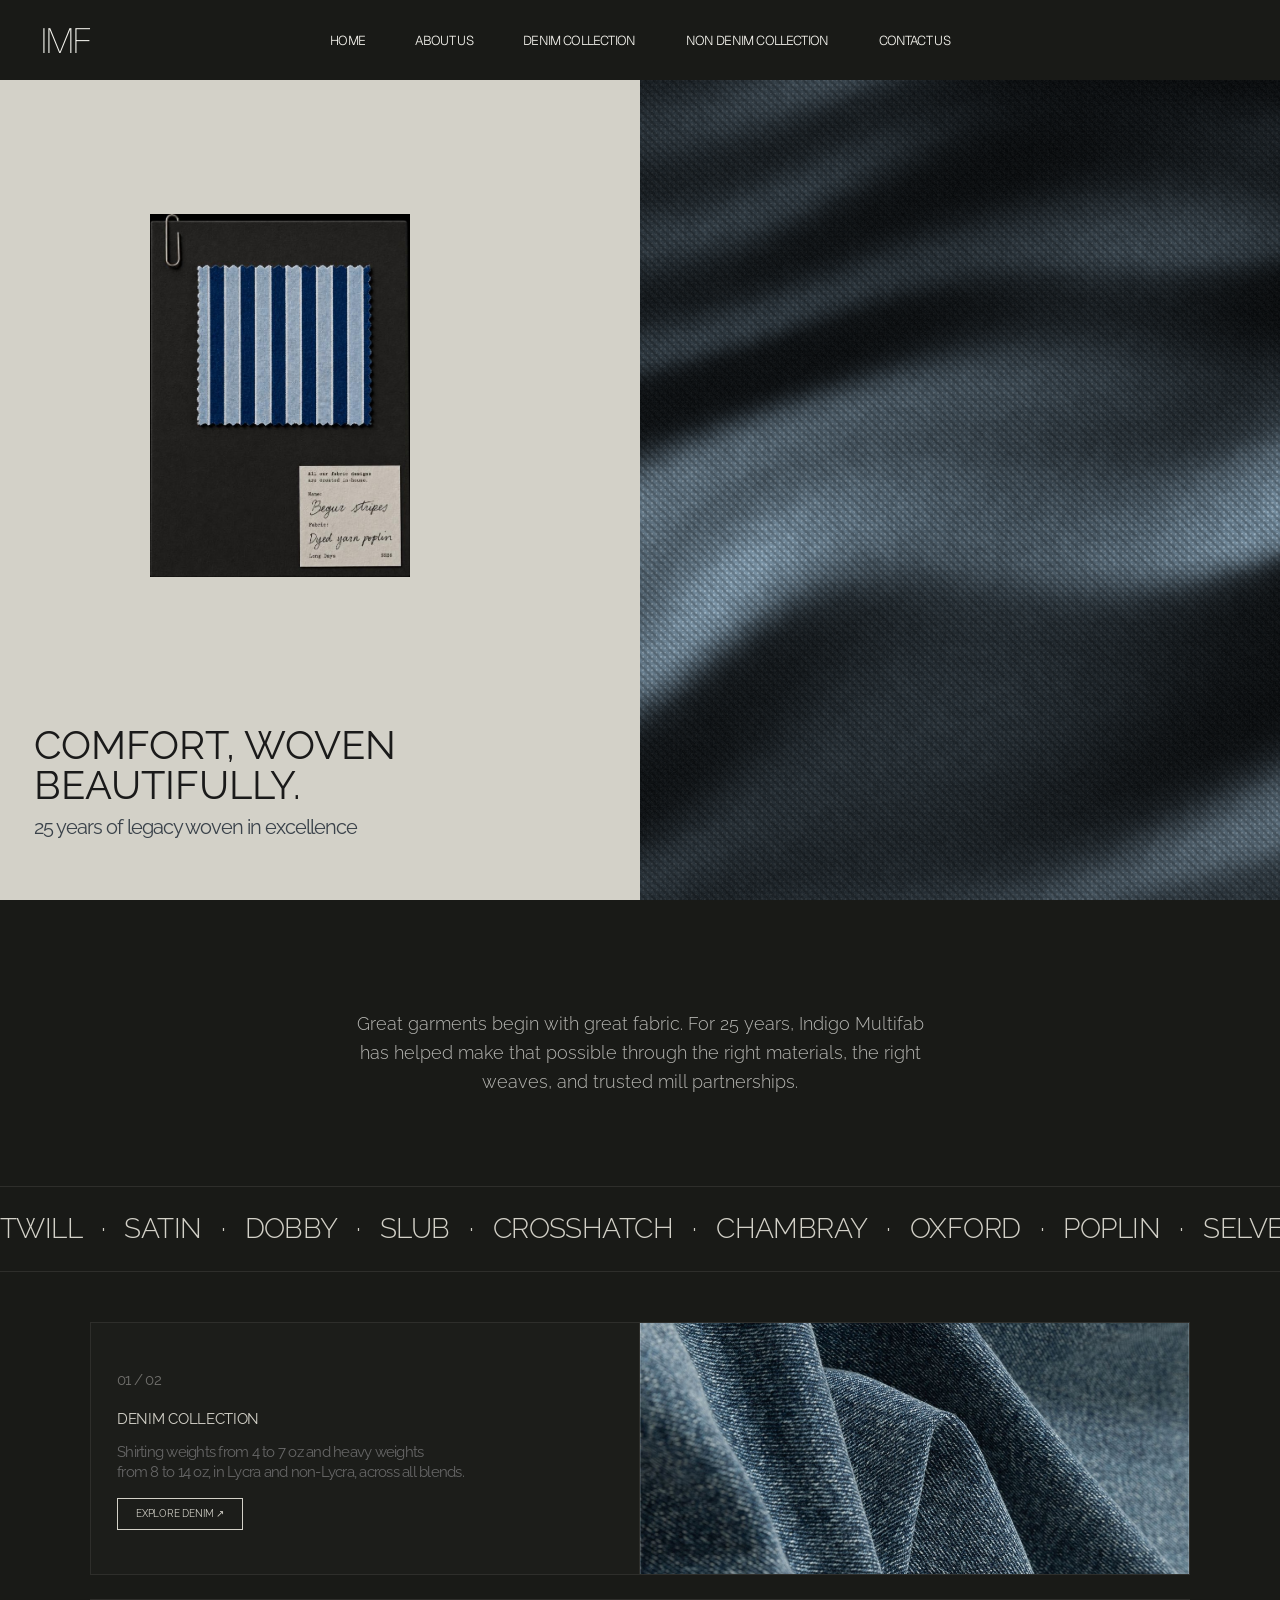
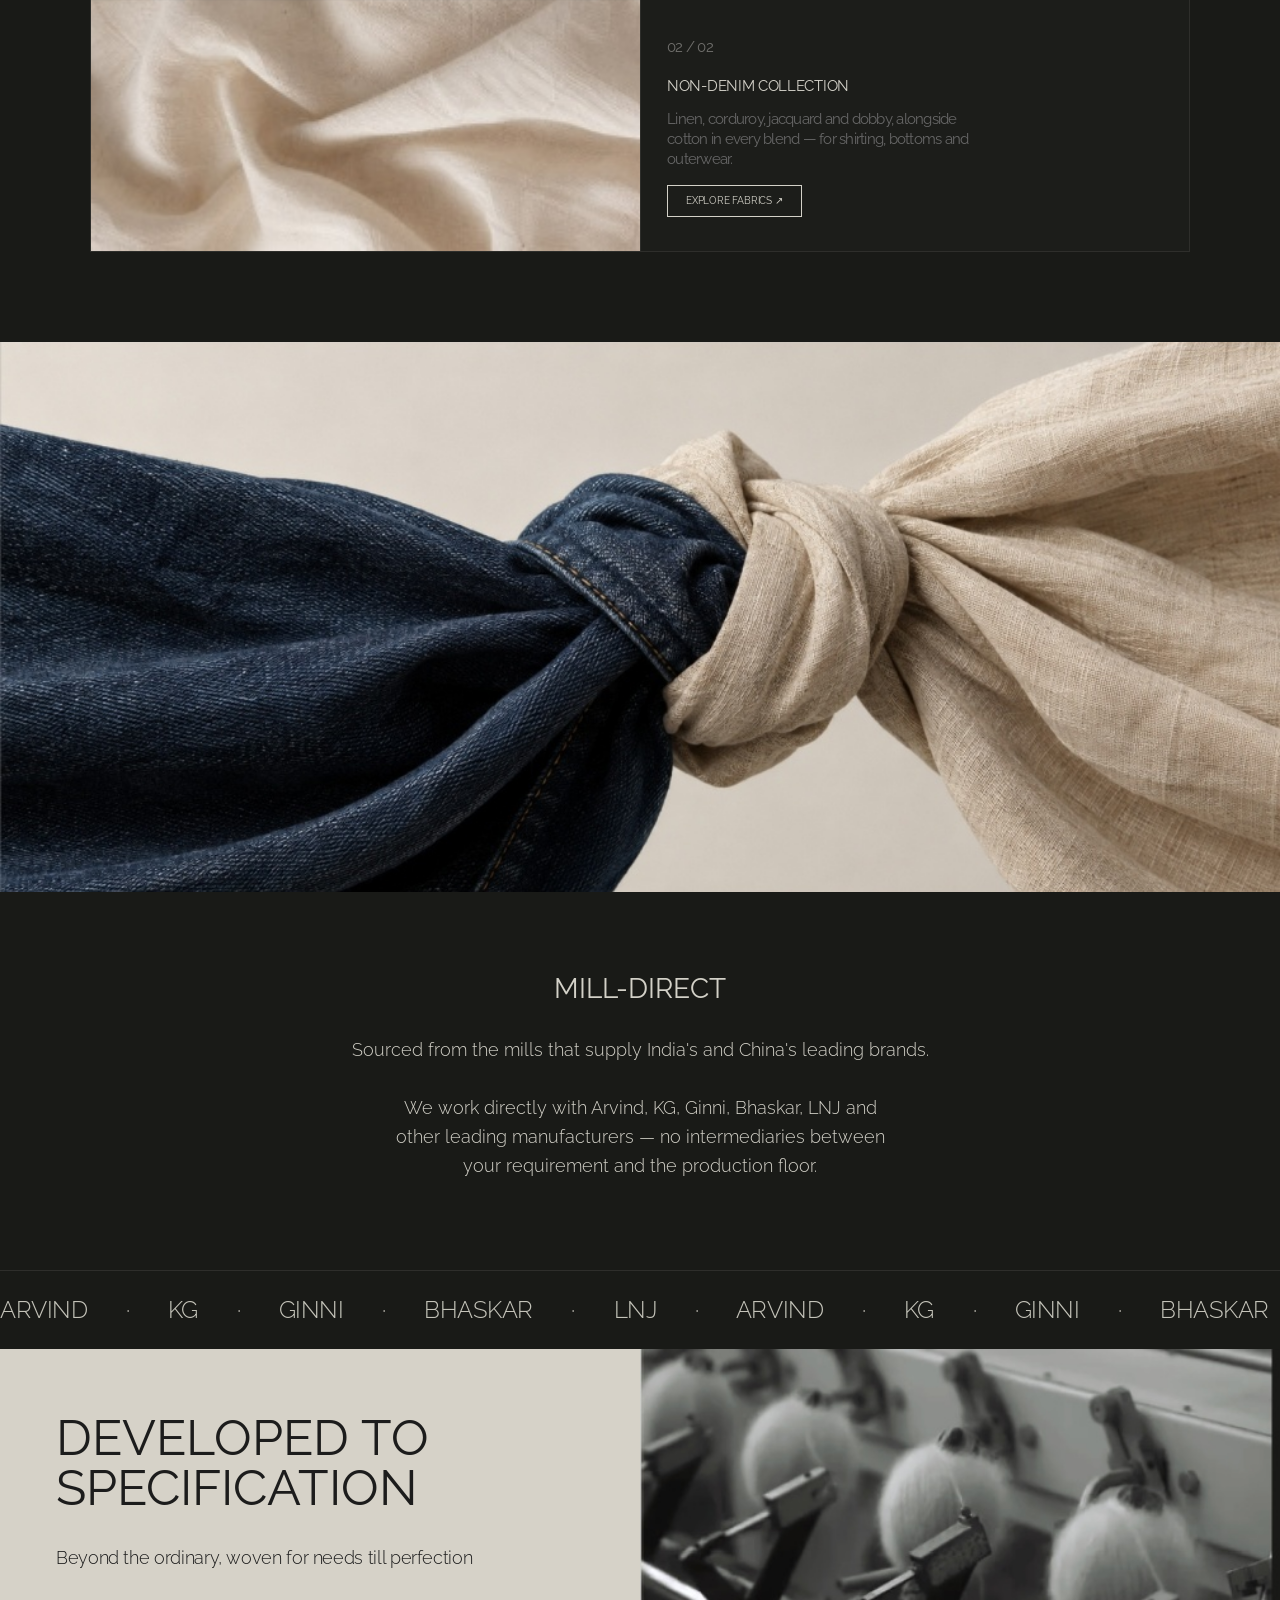
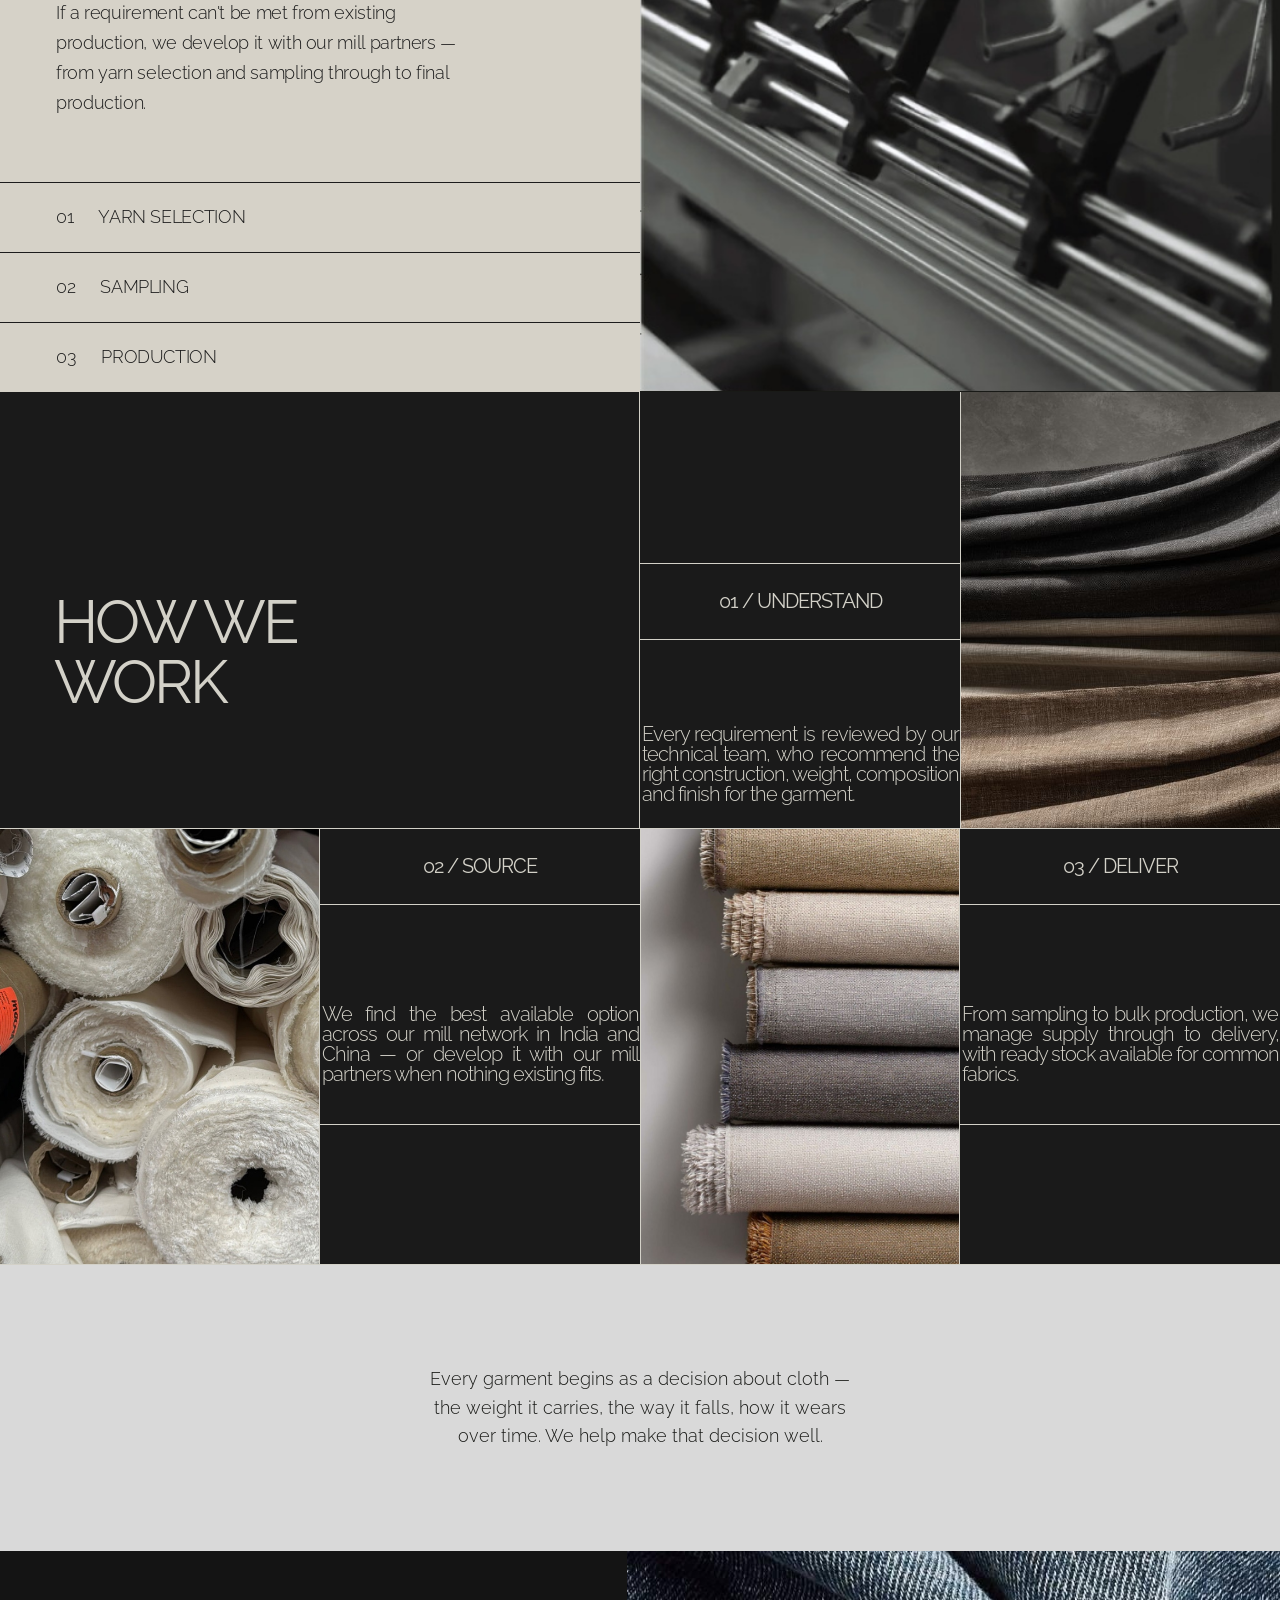
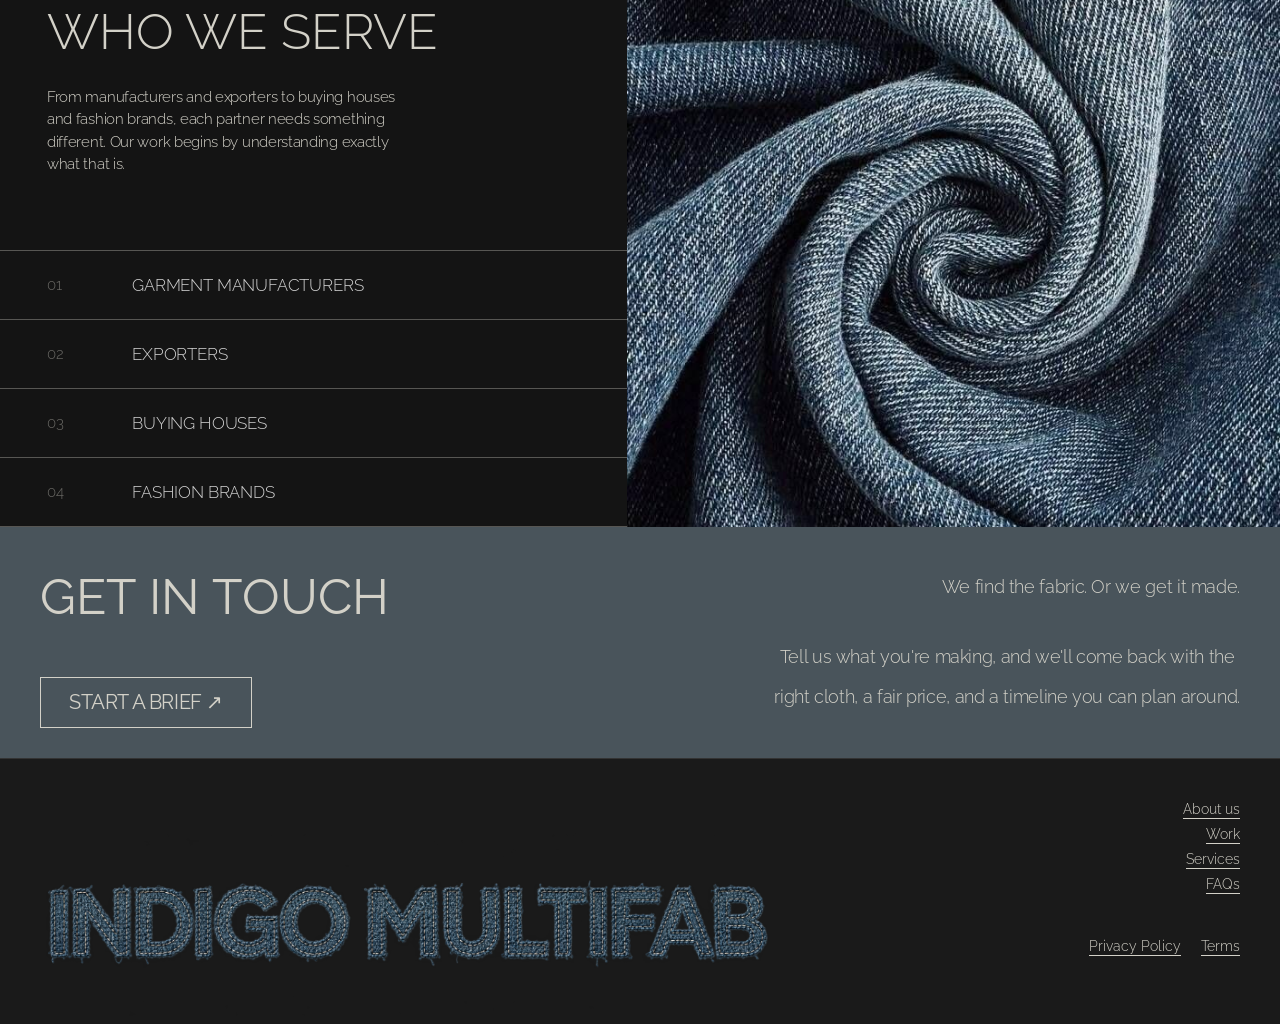
==== commit 270ae0bb: "Redesign Contact Us page with NOIR-inspired layout and update site pages" ====
--- a/index.html
+++ b/index.html
@@ -15,6 +15,10 @@
     }
 
     /* HOW WE WORK SWAPPED GRID POSITIONS & UNBROKEN DIVIDERS */
+    .how-we-work-grid {
+      grid-template-rows: 172px 76px 189px auto auto auto !important;
+    }
+
     .hww-title-cell {
       border-bottom: 1px solid #D3D1C8 !important;
       border-right: 1px solid #D3D1C8 !important;
@@ -42,7 +46,7 @@
       border-left: none !important;
       grid-row: 1 / 2 !important;
       grid-column: 3 / 4 !important;
-      height: 190px !important;
+      height: 172px !important;
     }
 
     .hww-understand-label {
@@ -60,6 +64,7 @@
       line-height: 1.6 !important;
       letter-spacing: -0.05em !important;
       color: #D3D1C8 !important;
+      box-sizing: border-box !important;
     }
 
     .hww-understand-text {
@@ -70,7 +75,9 @@
       display: flex !important;
       align-items: flex-start !important;
       justify-content: center !important;
-      padding-top: 20px !important;
+      height: 189px !important;
+      padding-top: 84.65625px !important;
+      box-sizing: border-box !important;
     }
 
     .hww-source-label {
@@ -193,7 +200,7 @@
       <!-- Hero Text -->
       <div class="hero-text">
         <h1>COMFORT, WOVEN<br>BEAUTIFULLY.</h1>
-        <p>25 years of Legacy woven in excellence</p>
+        <p>25 years of legacy woven in excellence</p>
       </div>
 
     </div>
@@ -266,7 +273,7 @@
   <!-- ===== MILL DIRECT ===== -->
   <section class="mill-direct">
     <h2 class="mill-title">MILL-DIRECT</h2>
-    <p class="mill-desc">Sourced from the mills that supply India's and china's leading brands.<br><br>We work directly with Arvind, KG, Ginni, Bhaskar, LNJ and<br>other leading manufacturers &mdash; no intermediaries between<br>your requirement and the production floor.</p>
+    <p class="mill-desc">Sourced from the mills that supply India's and China's leading brands.<br><br>We work directly with Arvind, KG, Ginni, Bhaskar, LNJ and<br>other leading manufacturers &mdash; no intermediaries between<br>your requirement and the production floor.</p>
   </section>
 
   <div class="marquee-container border-t">
@@ -346,56 +353,32 @@
 
   <!-- ===== WHO WE SERVE SECTION ===== -->
   <section class="wws-section">
-    <div class="wws-header-row">
-      <h2 class="wws-title">WHO WE SERVE</h2>
-      <p class="wws-intro">From manufacturers and exporters to buying houses and fashion brands, each partner needs something different. Our work begins by understanding exactly what that is.</p>
-    </div>
-    <div class="wws-tape" aria-hidden="true"></div>
-    <div class="wws-items-row">
-      <div class="wws-item imf-item" style="--d: 0.15s;">
-        <div class="imf-pin" aria-hidden="true"></div>
-        <div class="wws-stitch imf-thread"></div>
-        <div class="wws-card">
+    <div class="wws-left">
+      <div class="wws-top">
+        <h2 class="wws-title">WHO WE SERVE</h2>
+        <p class="wws-intro"><span>From manufacturers and exporters to buying houses</span><br><span>and fashion brands, each partner needs something</span><br><span>different. Our work begins by understanding exactly</span><br><span>what that is.</span></p>
+      </div>
+      <div class="wws-list">
+        <div class="wws-item">
           <span class="wws-num">01</span>
-          <div class="wws-card-body">
-            <span class="wws-label">GARMENT MANUFACTURERS</span>
-            <span class="wws-desc">Consistent bulk supply and repeat lots.</span>
-          </div>
-        </div>
-      </div>
-      <div class="wws-item imf-item" style="--d: 0.3s;">
-        <div class="imf-pin" aria-hidden="true"></div>
-        <div class="wws-stitch imf-thread"></div>
-        <div class="wws-card">
+          <span class="wws-label">GARMENT MANUFACTURERS</span>
+        </div>
+        <div class="wws-item">
           <span class="wws-num">02</span>
-          <div class="wws-card-body">
-            <span class="wws-label">EXPORTERS</span>
-            <span class="wws-desc">International standards and timelines.</span>
-          </div>
-        </div>
-      </div>
-      <div class="wws-item imf-item" style="--d: 0.45s;">
-        <div class="imf-pin" aria-hidden="true"></div>
-        <div class="wws-stitch imf-thread"></div>
-        <div class="wws-card">
+          <span class="wws-label">EXPORTERS</span>
+        </div>
+        <div class="wws-item">
           <span class="wws-num">03</span>
-          <div class="wws-card-body">
-            <span class="wws-label">BUYING HOUSES</span>
-            <span class="wws-desc">Spec matching and sampling across clients.</span>
-          </div>
-        </div>
-      </div>
-      <div class="wws-item imf-item" style="--d: 0.6s;">
-        <div class="imf-pin" aria-hidden="true"></div>
-        <div class="wws-stitch imf-thread"></div>
-        <div class="wws-card">
+          <span class="wws-label">BUYING HOUSES</span>
+        </div>
+        <div class="wws-item">
           <span class="wws-num">04</span>
-          <div class="wws-card-body">
-            <span class="wws-label">FASHION BRANDS</span>
-            <span class="wws-desc">Custom development for specific collections.</span>
-          </div>
-        </div>
-      </div>
+          <span class="wws-label">FASHION BRANDS</span>
+        </div>
+      </div>
+    </div>
+    <div class="wws-right">
+      <img src="who-we-serve.jpg" alt="Denim fabric close-up">
     </div>
   </section>
   <!-- ===== GET IN TOUCH SECTION ===== -->
@@ -593,43 +576,6 @@
     requestAnimationFrame(frame);
   })();
   </script>
-  <script>
-  (function() {
-    function initWws() {
-      var section = document.querySelector('.wws-section');
-      if (!section) return;
-      var target = section.querySelector('.wws-items-row') || section;
-
-      if (!('IntersectionObserver' in window)) {
-        section.classList.add('is-visible');
-        return;
-      }
-
-      var observer = new IntersectionObserver(function(entries) {
-        entries.forEach(function(entry) {
-          if (entry.isIntersecting) {
-            section.classList.add('is-visible');
-          } else {
-            var rect = entry.boundingClientRect;
-            if (rect.top > (window.innerHeight || document.documentElement.clientHeight) || rect.bottom < 0) {
-              section.classList.remove('is-visible');
-            }
-          }
-        });
-      }, {
-        threshold: 0.1
-      });
-
-      observer.observe(target);
-    }
-
-    if (document.readyState === 'loading') {
-      document.addEventListener('DOMContentLoaded', initWws);
-    } else {
-      initWws();
-    }
-  })();
-  </script>
 </body>
 </html>
 
--- a/styles.css
+++ b/styles.css
@@ -548,7 +548,7 @@
 .how-we-work-grid {
   display: grid;
   grid-template-columns: 1fr 1fr 1fr 1fr;
-  grid-template-rows: auto auto auto auto auto auto;
+  grid-template-rows: 172px 76px 189px auto auto auto;
   margin-bottom: 0;
   width: 100%;
     border-bottom: 1px solid #D3D1C8;
@@ -597,7 +597,7 @@
 .hww-spacer-tr { border-bottom: 1px solid #D3D1C8;
   grid-row: 1 / 2;
   grid-column: 3 / 4;
-  height: 190px;
+  height: 172px;
 }
 
 .hww-understand-label { border-bottom: 1px solid #D3D1C8;
@@ -613,6 +613,7 @@
   line-height: 1.6;
   letter-spacing: -0.05em;
   color: #D3D1C8;
+  box-sizing: border-box;
 }
 
 .hww-understand-text { border-bottom: 1px solid #D3D1C8;
@@ -621,7 +622,9 @@
   display: flex;
   align-items: flex-start;
   justify-content: center;
-  padding-top: 20px;
+  height: 189px;
+  padding-top: 84.65625px;
+  box-sizing: border-box;
 }
 
 .hww-source-label { border-bottom: 1px solid #D3D1C8;
@@ -789,268 +792,132 @@
 
 /* ===== WHO WE SERVE SECTION ===== */
 .wws-section {
-  display: block;
+  display: grid;
+  grid-template-columns: 49fr 51fr;
+  height: 576px;
   background-color: #141414;
-  width: 100%;
+  box-shadow: inset 1px 1px 0 0 rgba(211, 209, 200, 0.35);
+  box-sizing: border-box;
+  overflow: hidden;
   position: relative;
-  padding-top: 28px;
+  gap: 0;
+  padding: 0;
+}
+
+.wws-left {
+  display: flex;
+  flex-direction: column;
+  height: 100%;
+  padding: 51px 0 0 0;
   box-sizing: border-box;
-  height: 576px;
-  overflow: hidden;
-}
-
-.wws-header-row {
-  display: flex;
-  justify-content: space-between;
-  align-items: flex-end;
-  gap: 32px;
-  padding: 0 50px;
-  margin-bottom: 22px;
+  background-color: #141414;
+}
+
+.wws-top {
+  padding: 0 7.5%;
+  margin-bottom: 0;
+  height: 248px;
+  box-sizing: border-box;
 }
 
 .wws-title {
   font-family: 'Raleway', sans-serif;
-  font-size: 60px;
-  font-weight: 400;
-  color: #D3D1C8;
+  font-size: 50px;
+  font-weight: 300;
+  font-style: normal;
+  color: #D3D1C8;
+  line-height: 1.2;
+  letter-spacing: 0px;
   text-transform: uppercase;
-  letter-spacing: 0px;
-  line-height: 1.1;
-  margin: 0;
-  flex-shrink: 0;
+  margin: 0 0 24px 0;
 }
 
 .wws-intro {
   font-family: 'Raleway', sans-serif;
-  font-size: 18px;
-  font-weight: 300;
+  font-size: clamp(15px, 1.2vw, 18px);
+  font-weight: 300;
+  font-style: normal;
   color: #D3D1C8;
   line-height: 1.45;
   letter-spacing: -0.02em;
-  max-width: 440px;
+  max-width: 100%;
   margin: 0;
-  text-align: left;
-}
-
-.wws-tape {
-  width: 100%;
-  height: 64px;
-  background-color: #d4cebd;
-  box-shadow: 0 10px 30px rgba(0, 0, 0, 0.5);
-  border-top: 1px solid rgba(18, 18, 18, 0.25);
-  background-image:
-    repeating-linear-gradient(90deg, rgba(18, 18, 18, 0.85) 0 1px, transparent 1px 96px),
-    repeating-linear-gradient(90deg, rgba(18, 18, 18, 0.6) 0 1px, transparent 1px 12px);
-  background-size:
-    100% 24px,
-    100% 10px;
-  background-position:
-    bottom left,
-    bottom left;
-  background-repeat:
-    no-repeat,
-    no-repeat;
+}
+
+.wws-intro span {
+  white-space: nowrap;
+}
+
+.wws-list {
+  display: flex;
+  flex-direction: column;
+  flex: 1;
+  margin: 0;
+  padding: 0;
+}
+
+.wws-item {
+  flex: 1;
+  display: flex;
+  align-items: center;
+  padding: 0 7.5%;
+  border-top: 1px solid rgba(211, 209, 200, 0.35);
+  box-sizing: border-box;
+  gap: 0;
+}
+
+.wws-item:last-child {
+  border-bottom: 1px solid rgba(211, 209, 200, 0.35);
+  margin-bottom: 0;
+}
+
+.wws-num {
+  font-family: 'Raleway', sans-serif;
+  font-size: 15px;
+  font-weight: 300;
+  color: rgba(211, 209, 200, 0.45);
+  letter-spacing: 0px;
+  width: 25px;
+  flex-shrink: 0;
+  margin-right: 60px;
+}
+
+.wws-label {
+  font-family: 'Raleway', sans-serif;
+  font-size: 17px;
+  font-weight: 300;
+  color: #D1D1D1;
+  letter-spacing: -0.01em;
+  text-transform: uppercase;
+}
+
+.wws-desc {
+  font-family: 'Raleway', sans-serif;
+  font-size: 16px;
+  font-weight: 300;
+  color: #999999;
+  letter-spacing: -0.01em;
+}
+
+.wws-right {
+  width: 100%;
+  height: 100%;
+  overflow: hidden;
   position: relative;
-  z-index: 1;
-  box-sizing: border-box;
-}
-
-.wws-items-row {
-  display: grid;
-  grid-template-columns: repeat(4, 1fr);
-  gap: 24px;
-  padding: 0 50px;
-  position: relative;
-  z-index: 2;
-}
-
-.wws-item,
-.imf-item {
-  display: flex;
-  flex-direction: column;
-  position: relative;
-  transform-origin: 28px 0;
-  z-index: 2;
-  opacity: 0;
-}
-
-.wws-section.is-visible .imf-item {
-  animation: imf-swing 1.5s cubic-bezier(0.2, 0.8, 0.2, 1) both;
-  animation-delay: var(--d, 0s);
-}
-
-.imf-item:nth-child(1) { --d: 0.15s; }
-.imf-item:nth-child(2) { --d: 0.3s; }
-.imf-item:nth-child(3) { --d: 0.45s; }
-.imf-item:nth-child(4) { --d: 0.6s; }
-
-.imf-pin {
+  padding: 0;
+  margin: 0;
+}
+
+.wws-right img {
   position: absolute;
-  left: 24px;
-  top: -5px;
-  width: 9px;
-  height: 9px;
-  border-radius: 50%;
-  background: #d6aa6a;
-  z-index: 2;
-  pointer-events: none;
-}
-
-.wws-stitch,
-.imf-thread {
-  width: 0;
-  height: 56px;
-  margin-left: 28px;
-  border-left: 1px dashed #c79a5b;
-  flex-shrink: 0;
-  clip-path: inset(0 0 100% 0);
-}
-
-.wws-section.is-visible .imf-thread {
-  animation: imf-thread 0.7s ease-out both;
-  animation-delay: calc(var(--d, 0s) + 0.1s);
-}
-
-.wws-item:nth-child(even) .wws-stitch,
-.imf-item:nth-child(even) .imf-thread {
-  height: 96px;
-}
-
-.wws-card {
-  min-height: 240px;
-  padding: 28px;
-  display: flex;
-  flex-direction: column;
-  border: 1px dashed rgba(199, 154, 91, 0.55);
-  border-radius: 2px;
-  background:
-    repeating-linear-gradient(115deg, rgba(255, 255, 255, 0.045) 0 1px, transparent 1px 4px),
-    linear-gradient(180deg, #213548, #16222f);
-  transition: transform 0.45s ease, border-color 0.45s ease;
-  cursor: pointer;
-  box-sizing: border-box;
-}
-
-.wws-card:hover {
-  transform: translateY(-10px);
-  border-color: rgba(214, 170, 106, 0.95);
-}
-
-.wws-num {
-  font-family: 'Raleway', sans-serif;
-  font-size: 15px;
-  font-weight: 300;
-  color: #c79a5b;
-  letter-spacing: 0.08em;
-  line-height: 1;
-  margin-bottom: auto;
-}
-
-.wws-card-body {
-  display: flex;
-  flex-direction: column;
-  margin-top: auto;
-}
-
-.wws-label {
-  font-family: 'Raleway', sans-serif;
-  font-size: 17px;
-  font-weight: 300;
-  color: #e4e1da;
-  text-transform: uppercase;
-  letter-spacing: -0.01em;
-  line-height: 1.3;
-}
-
-.wws-desc {
-  font-family: 'Raleway', sans-serif;
-  font-size: 16px;
-  font-weight: 300;
-  color: #a9b4bf;
-  letter-spacing: -0.01em;
-  line-height: 1.4;
-  margin-top: 16px;
-  padding-top: 16px;
-  border-top: 1px solid rgba(217, 214, 207, 0.25);
-}
-
-@keyframes imf-swing {
-  0% {
-    opacity: 0;
-    transform: translateY(-26px) rotate(-6deg);
-  }
-  30% {
-    opacity: 1;
-  }
-  55% {
-    transform: translateY(0) rotate(2.4deg);
-  }
-  76% {
-    transform: rotate(-1deg);
-  }
-  100% {
-    opacity: 1;
-    transform: none;
-  }
-}
-
-@keyframes imf-thread {
-  from {
-    clip-path: inset(0 0 100% 0);
-  }
-  to {
-    clip-path: inset(0 0 0 0);
-  }
-}
-
-@media (prefers-reduced-motion: reduce) {
-  .wws-item,
-  .imf-item {
-    opacity: 1 !important;
-    transform: none !important;
-    animation: none !important;
-  }
-  .wws-stitch,
-  .imf-thread {
-    clip-path: inset(0 0 0 0) !important;
-    animation: none !important;
-  }
-}
-
-@media (max-width: 900px) {
-  .wws-section {
-    height: auto !important;
-    padding-bottom: 50px;
-  }
-  .wws-header-row {
-    flex-direction: column;
-    align-items: flex-start;
-    gap: 16px;
-    padding: 0 24px;
-  }
-  .wws-title {
-    font-size: clamp(32px, 6vw, 48px);
-  }
-  .wws-items-row {
-    grid-template-columns: repeat(2, 1fr);
-    padding: 0 24px;
-  }
-}
-
-@media (max-width: 600px) {
-  .wws-items-row {
-    grid-template-columns: 1fr;
-    padding: 0 20px;
-  }
-  .wws-header-row {
-    padding: 0 20px;
-  }
-  .wws-item:nth-child(even) .wws-stitch,
-  .imf-item:nth-child(even) .imf-thread {
-    height: 56px;
-  }
-}
-
+  top: 0;
+  left: 0;
+  width: 100%;
+  height: 100%;
+  object-fit: cover;
+  object-position: 50% 60%;
+  display: block;
+}
 
 
 
@@ -1137,6 +1004,34 @@
 }
 
 @media (max-width: 900px) {
+  .wws-section {
+    display: flex;
+    flex-direction: column;
+    height: auto;
+  }
+  .wws-right {
+    width: 100%;
+    height: 60vw;
+    flex: none;
+    position: relative;
+  }
+  .wws-right img {
+    position: relative;
+    width: 100%;
+    height: 100%;
+  }
+  .wws-top {
+    height: auto;
+    padding: 40px 20px 20px 20px;
+    margin-bottom: 30px;
+  }
+  .wws-intro {
+    max-width: 100%;
+  }
+  .wws-item {
+    padding: 20px;
+    height: auto;
+  }
   .contact-section { flex-direction: column; align-items: flex-start; gap: 50px; }
   .contact-right { align-items: flex-start; text-align: left; }
 }
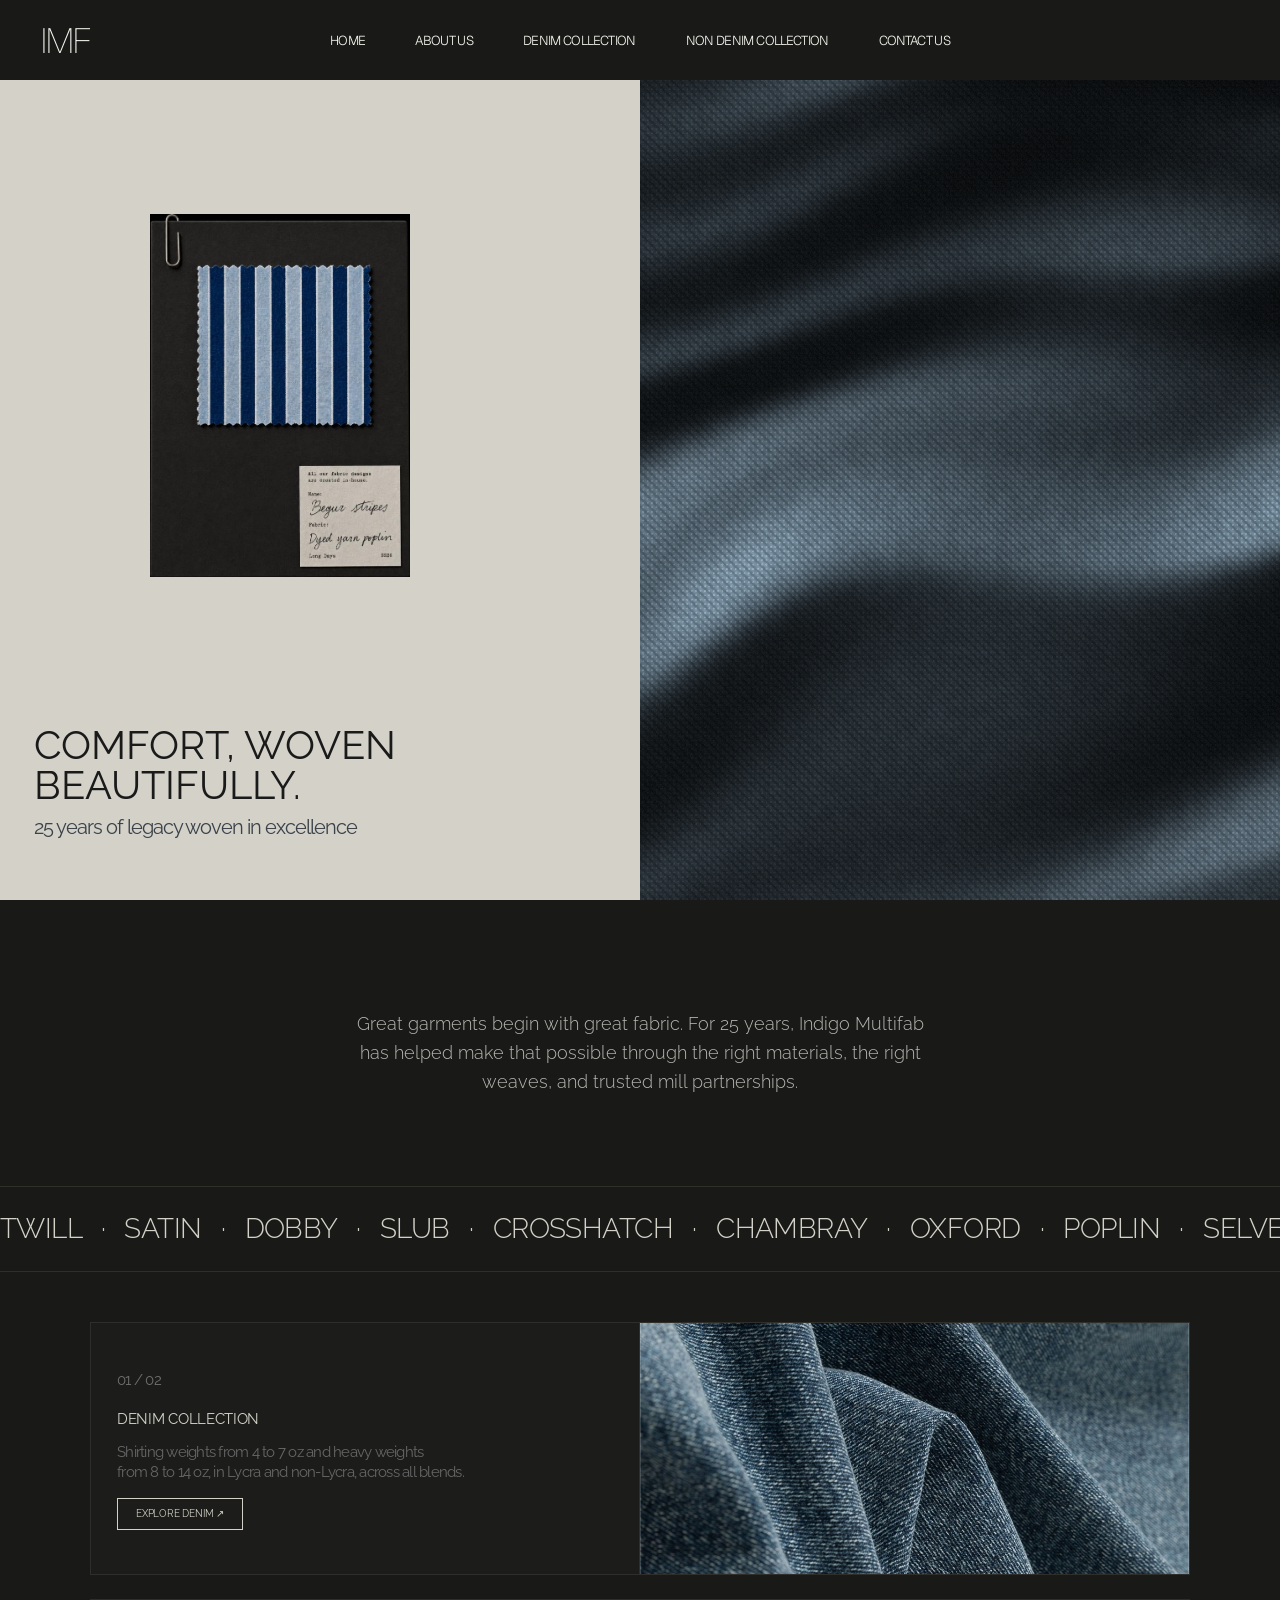
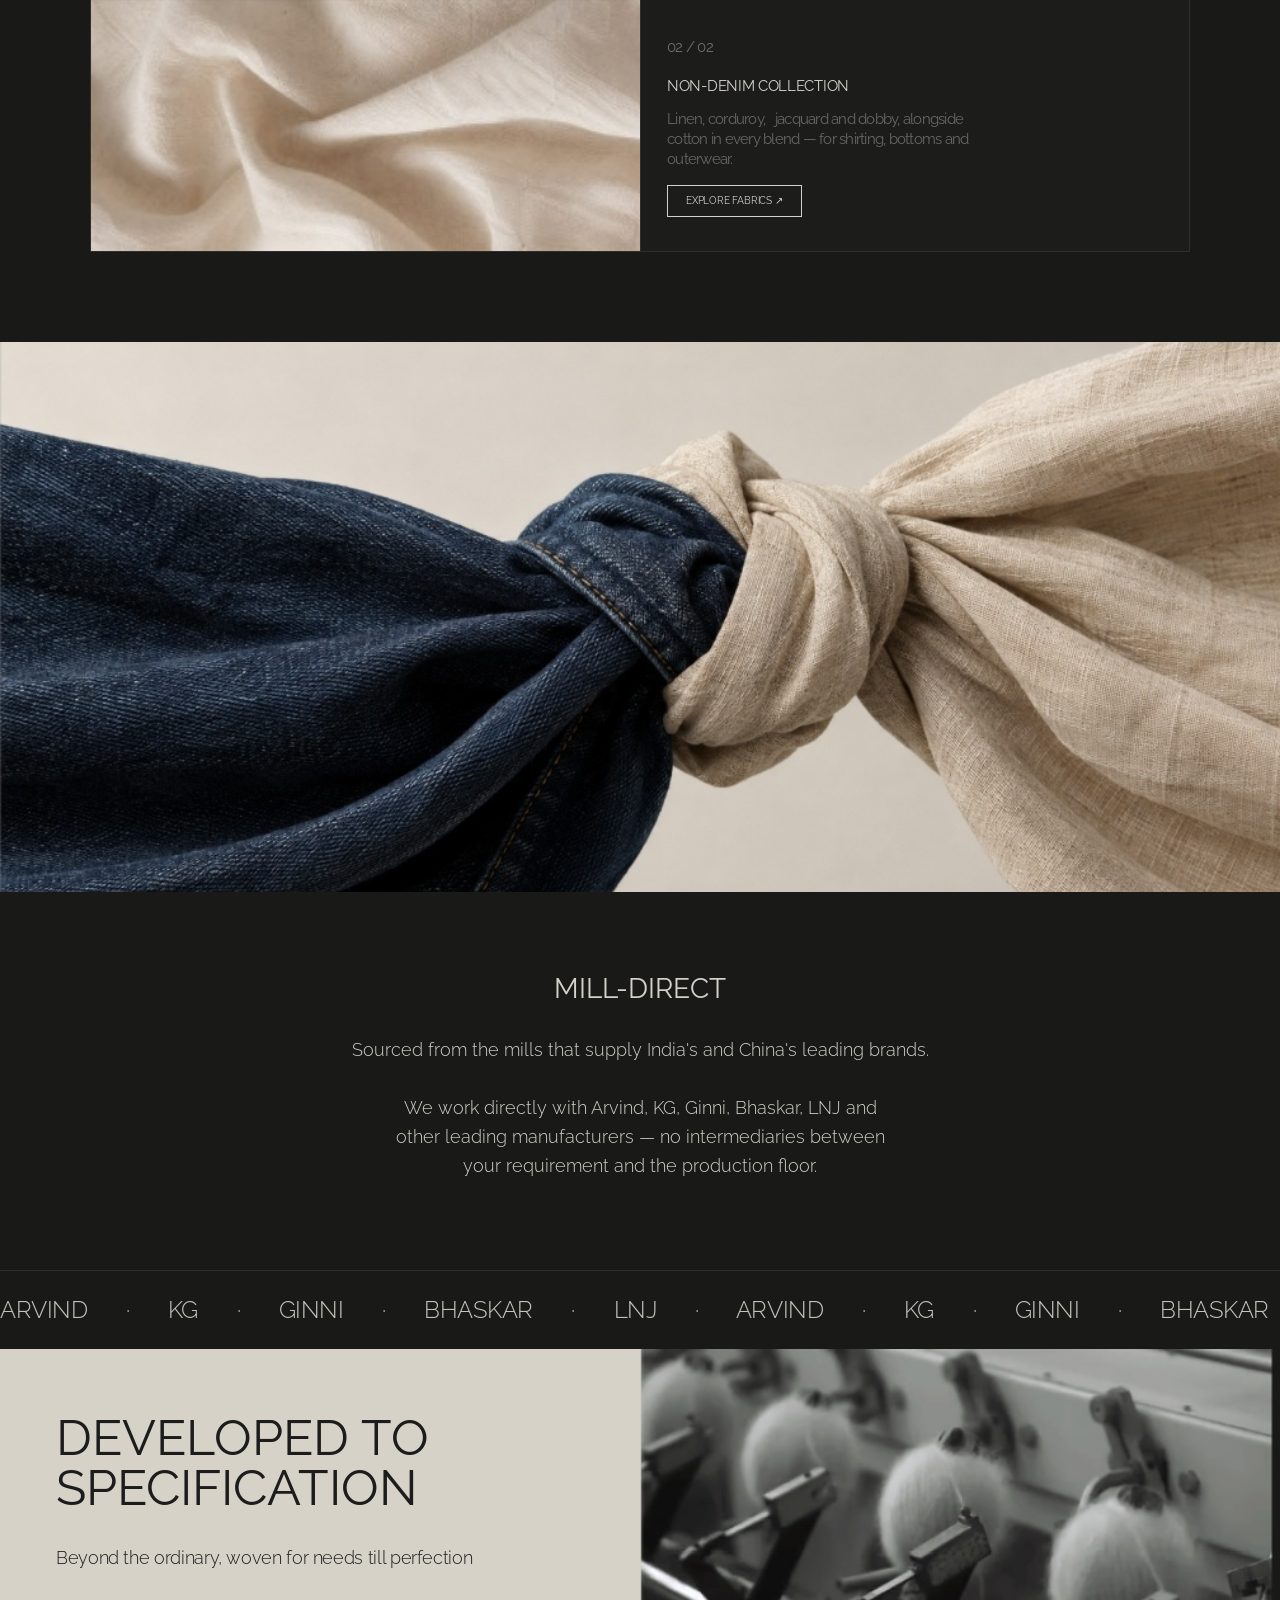
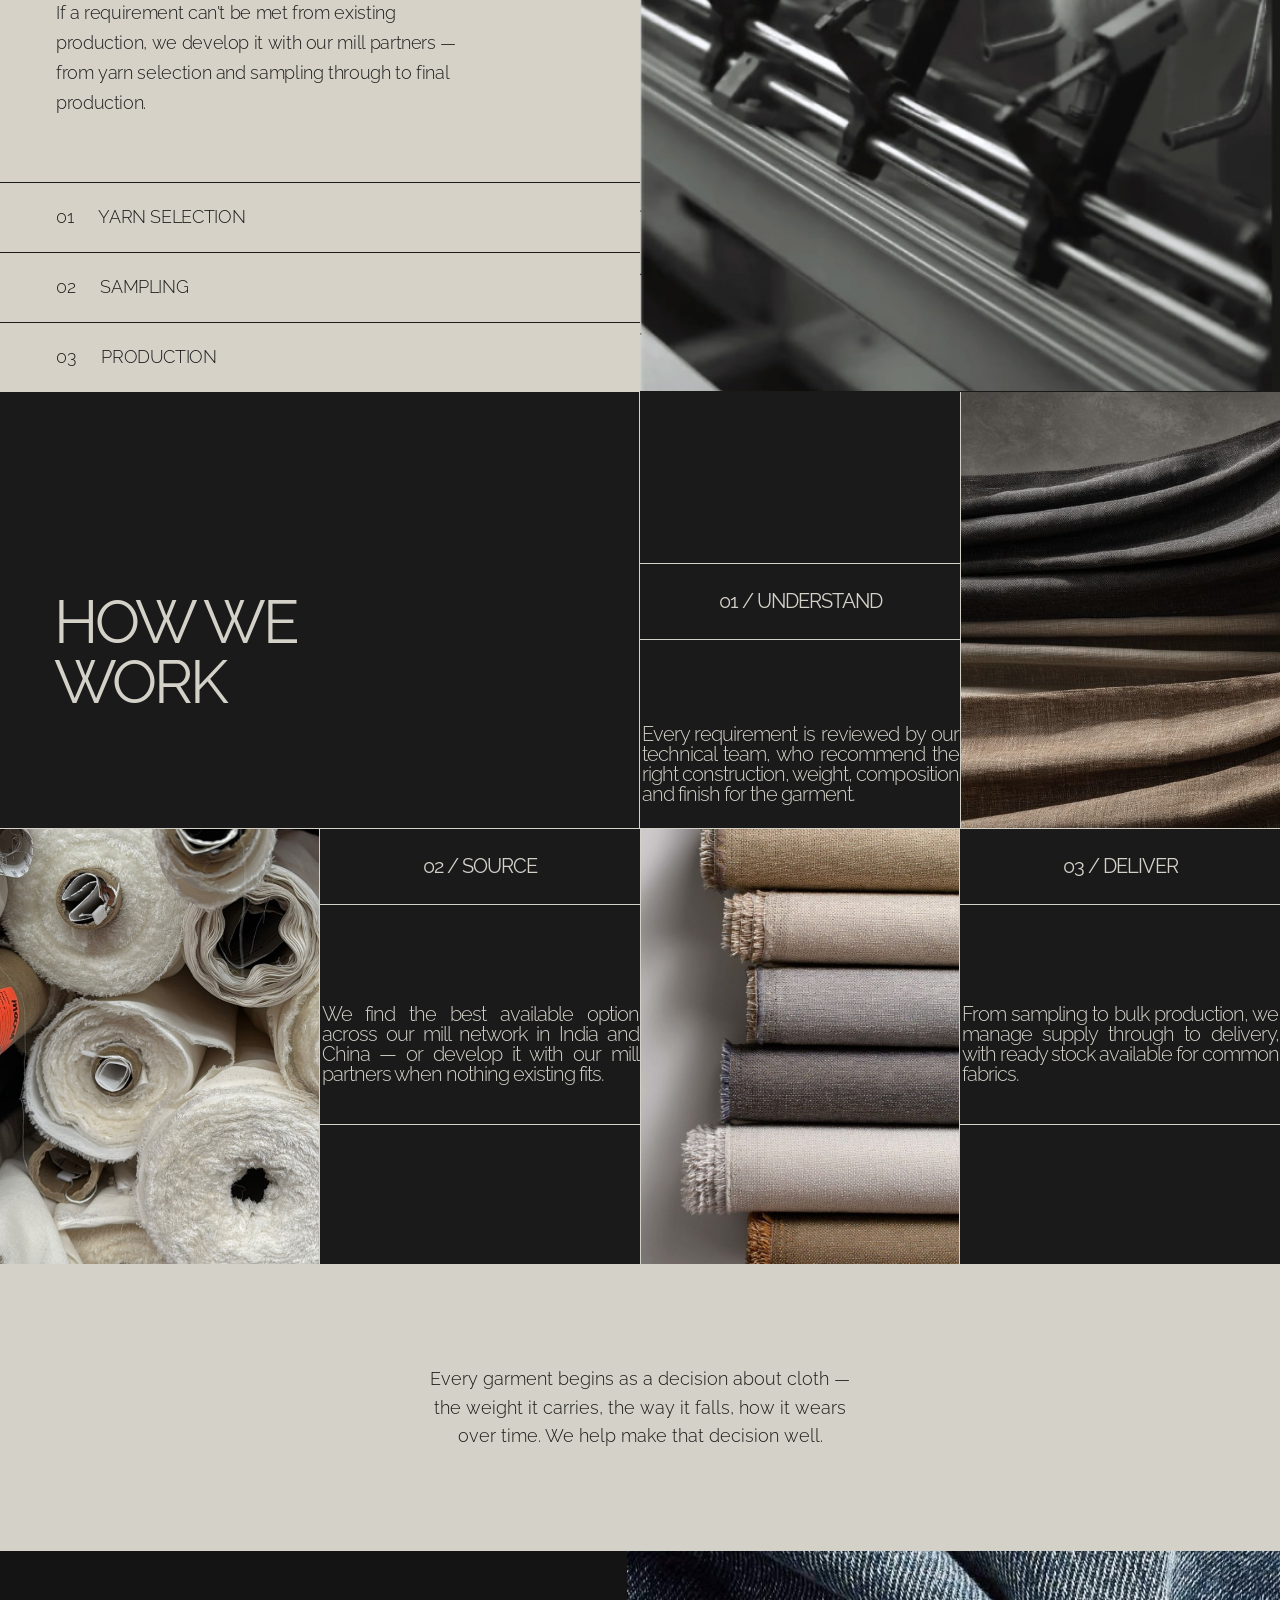
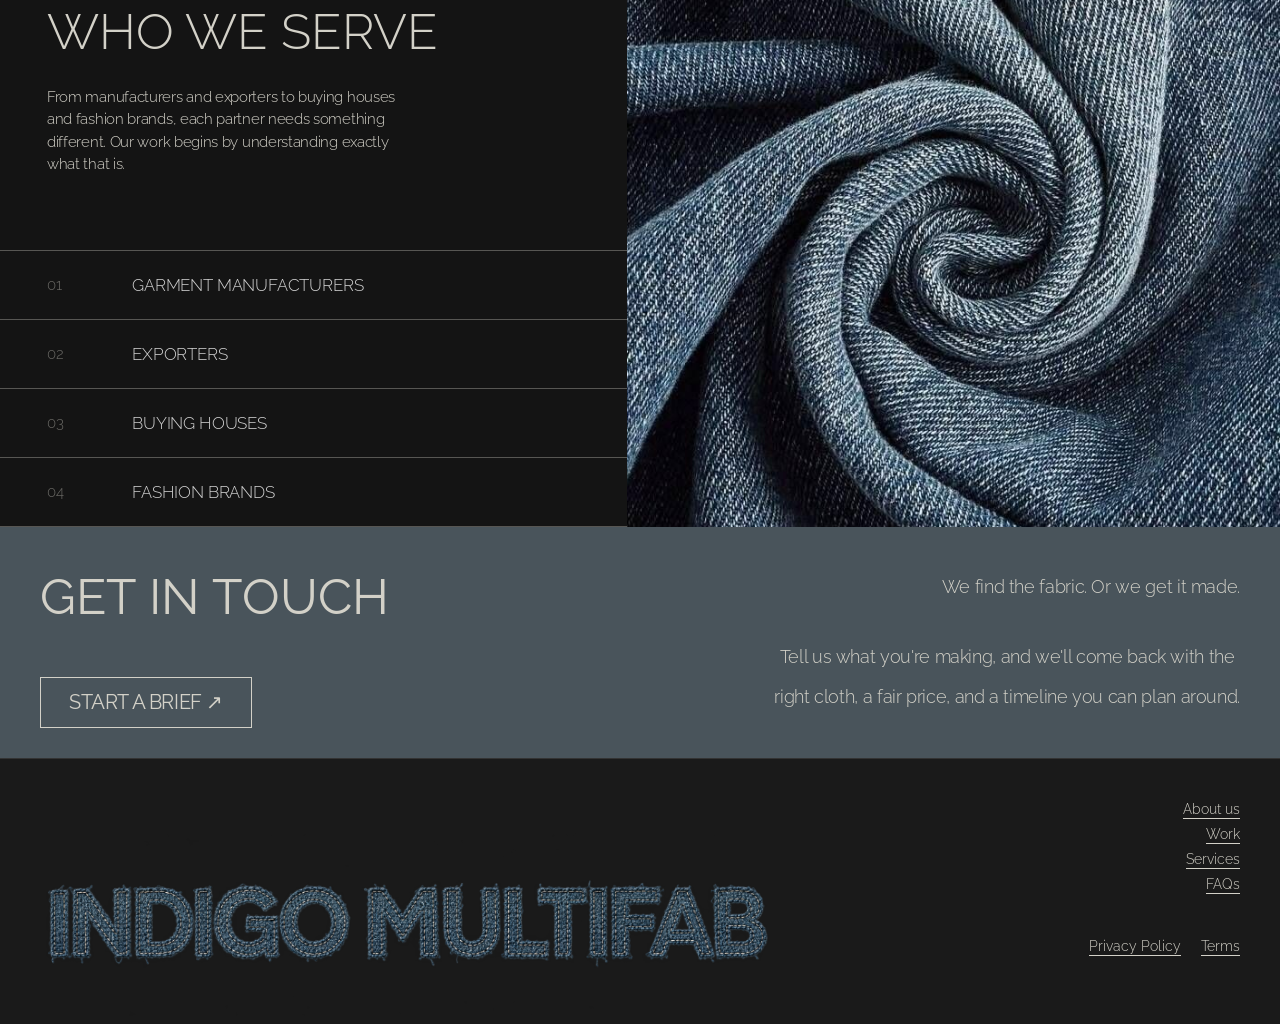
==== commit 18c99cdf: "Update quote section styling to beige and refine copy in index and about pages" ====
--- a/index.html
+++ b/index.html
@@ -256,7 +256,7 @@
           <div class="coll-inner">
             <span class="coll-num">02 / 02</span>
             <h3 class="coll-title">NON-DENIM COLLECTION</h3>
-            <p class="coll-desc">Linen, corduroy, jacquard and dobby, alongside<br>cotton in every blend &mdash; for shirting, bottoms and<br>outerwear.</p>
+            <p class="coll-desc">Linen, corduroy, &nbsp;&nbsp;jacquard and dobby, alongside<br>cotton in every blend &mdash; for shirting, bottoms and<br>outerwear.</p>
             <a href="non-denim.html" class="coll-link">EXPLORE FABRICS &#x2197;</a>
           </div>
         </div>
@@ -347,7 +347,7 @@
   </section>
 
   <!-- ===== QUOTE SECTION ===== -->
-  <section class="quote-section">
+  <section class="quote-section" style="background-color: var(--bg-beige);">
     <p class="quote-text">Every garment begins as a decision about cloth &mdash;<br>the weight it carries, the way it falls, how it wears<br>over time. We help make that decision well.</p>
   </section>
 
--- a/styles.css
+++ b/styles.css
@@ -768,7 +768,7 @@
 
 /* ===== QUOTE SECTION ===== */
 .quote-section {
-  background-color: #D9D9D9;
+  background-color: var(--bg-beige);
   padding: 100px 20px;
   display: flex;
   align-items: center;
